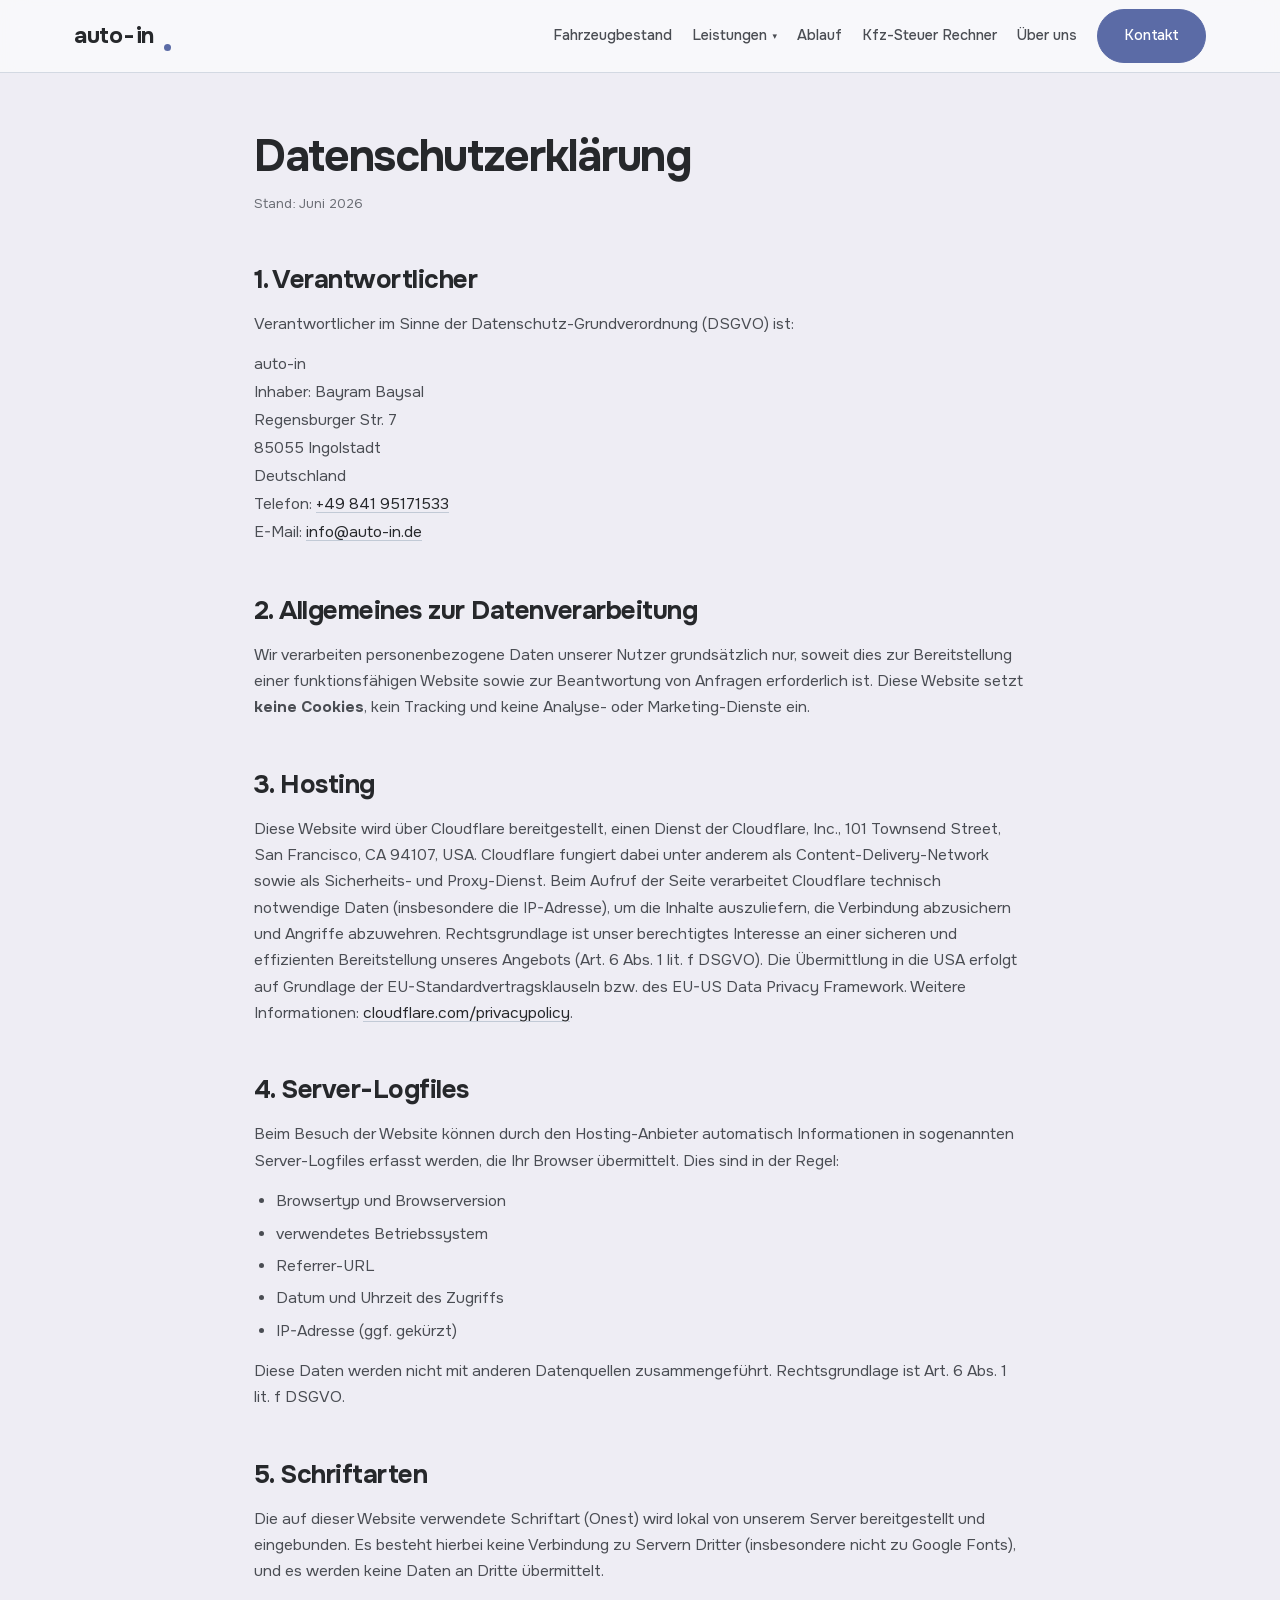
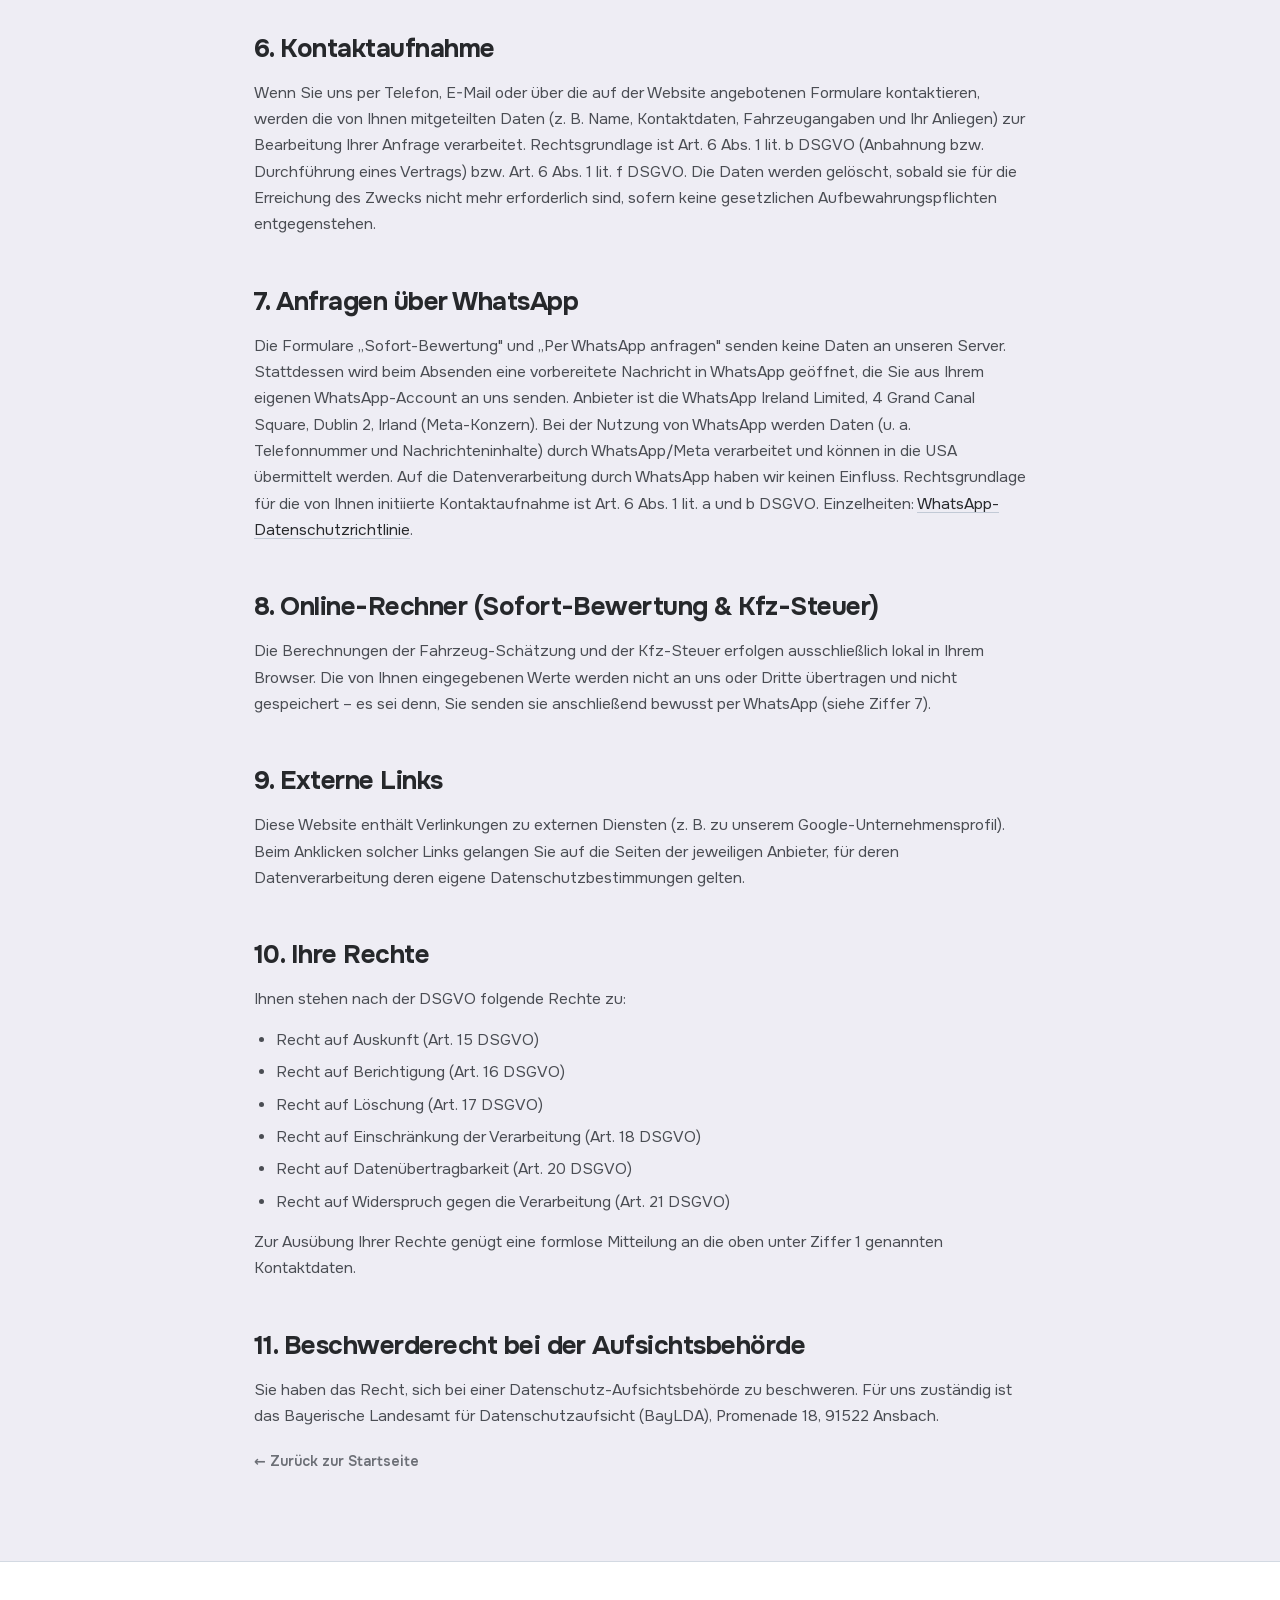
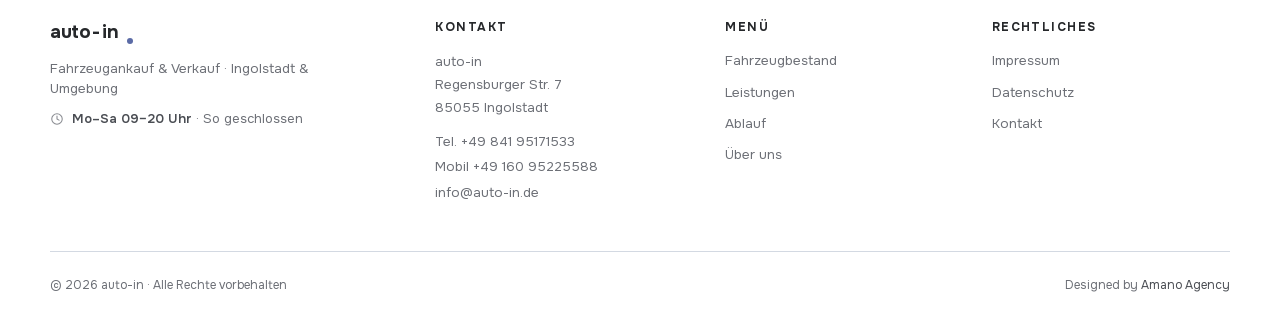
==== datenschutz.html @ 5c5499c1 "Fahrzeugbestand-Links auf mobile.de-Händlerseite gesetzt (Nav & Footer, alle Seiten) Co-Authored-By:" ====
<!DOCTYPE html>
<!--
  Hinweis: Vorlage auf Basis der gelieferten Angaben und der aktuell auf der
  Seite eingesetzten Dienste (Cloudflare-Hosting, lokal gehostete Schriftarten,
  WhatsApp-Kontakt). Vor Livegang juristisch prüfen lassen. E-Mail-Adresse
  verifizieren.
-->
<html lang="de">
<head>
<meta charset="UTF-8">
<meta name="viewport" content="width=device-width, initial-scale=1.0">
<title>Datenschutzerklärung — auto-in Ingolstadt</title>
<meta name="robots" content="noindex">
<meta name="theme-color" content="#eeedf4">
<link rel="icon" type="image/svg+xml" href="favicon.svg">
<link rel="apple-touch-icon" href="assets/apple-touch-icon.png">
<link rel="preload" href="assets/fonts/onest-latin.woff2" as="font" type="font/woff2" crossorigin>
<link rel="stylesheet" href="css/styles.css">
</head>
<body>

<!-- ============ HEADER ============ -->
<header>
  <div class="wrap nav">
    <a href="index.html" class="brand">auto<span class="dash">-</span>in<span class="dot"></span></a>
    <nav class="nav-links">
      <a href="https://home.mobile.de/home/index.html?partnerHead=false&amp;customerId=24976547" target="_blank" rel="noopener">Fahrzeugbestand</a>
      <div class="nav-drop">
        <a href="leistungen.html" class="nav-drop-t">Leistungen <span class="nav-caret" aria-hidden="true">▾</span></a>
        <div class="nav-drop-menu">
          <a href="leistungen.html#ankauf">Fahrzeugankauf</a>
          <a href="leistungen.html#verkauf">Fahrzeugverkauf</a>
          <a href="leistungen.html#inzahlungnahme">Inzahlungnahme</a>
        </div>
      </div>
      <a href="prozess.html"><span class="nav-lg">Wie läuft der Verkauf ab</span><span class="nav-sm">Ablauf</span></a>
      <a href="kfz-steuer.html">Kfz-Steuer Rechner</a>
      <a href="ueber-uns.html">Über uns</a>
      <a href="index.html#kontakt" class="btn nav-cta">Kontakt</a>
    </nav>
  </div>
</header>

<!-- ============ DATENSCHUTZ ============ -->
<section class="legal">
  <div class="wrap legal-wrap">
    <h1>Datenschutzerklärung</h1>
    <p class="updated">Stand: Juni 2026</p>

    <h2>1. Verantwortlicher</h2>
    <p>Verantwortlicher im Sinne der Datenschutz-Grundverordnung (DSGVO) ist:</p>
    <p class="addr">
      auto-in<br>
      Inhaber: Bayram Baysal<br>
      Regensburger Str. 7<br>
      85055 Ingolstadt<br>
      Deutschland<br>
      Telefon: <a href="tel:+4984195171533">+49 841 95171533</a><br>
      E-Mail: <a href="mailto:info@auto-in.de">info@auto-in.de</a>
    </p>

    <h2>2. Allgemeines zur Datenverarbeitung</h2>
    <p>Wir verarbeiten personenbezogene Daten unserer Nutzer grundsätzlich nur, soweit dies zur Bereitstellung einer funktionsfähigen Website sowie zur Beantwortung von Anfragen erforderlich ist. Diese Website setzt <strong>keine Cookies</strong>, kein Tracking und keine Analyse- oder Marketing-Dienste ein.</p>

    <h2>3. Hosting</h2>
    <p>Diese Website wird über Cloudflare bereitgestellt, einen Dienst der Cloudflare, Inc., 101 Townsend Street, San Francisco, CA 94107, USA. Cloudflare fungiert dabei unter anderem als Content-Delivery-Network sowie als Sicherheits- und Proxy-Dienst. Beim Aufruf der Seite verarbeitet Cloudflare technisch notwendige Daten (insbesondere die IP-Adresse), um die Inhalte auszuliefern, die Verbindung abzusichern und Angriffe abzuwehren. Rechtsgrundlage ist unser berechtigtes Interesse an einer sicheren und effizienten Bereitstellung unseres Angebots (Art. 6 Abs. 1 lit. f DSGVO). Die Übermittlung in die USA erfolgt auf Grundlage der EU-Standardvertragsklauseln bzw. des EU-US Data Privacy Framework. Weitere Informationen: <a href="https://www.cloudflare.com/privacypolicy/" target="_blank" rel="noopener">cloudflare.com/privacypolicy</a>.</p>

    <h2>4. Server-Logfiles</h2>
    <p>Beim Besuch der Website können durch den Hosting-Anbieter automatisch Informationen in sogenannten Server-Logfiles erfasst werden, die Ihr Browser übermittelt. Dies sind in der Regel:</p>
    <ul>
      <li>Browsertyp und Browserversion</li>
      <li>verwendetes Betriebssystem</li>
      <li>Referrer-URL</li>
      <li>Datum und Uhrzeit des Zugriffs</li>
      <li>IP-Adresse (ggf. gekürzt)</li>
    </ul>
    <p>Diese Daten werden nicht mit anderen Datenquellen zusammengeführt. Rechtsgrundlage ist Art. 6 Abs. 1 lit. f DSGVO.</p>

    <h2>5. Schriftarten</h2>
    <p>Die auf dieser Website verwendete Schriftart (Onest) wird lokal von unserem Server bereitgestellt und eingebunden. Es besteht hierbei keine Verbindung zu Servern Dritter (insbesondere nicht zu Google Fonts), und es werden keine Daten an Dritte übermittelt.</p>

    <h2>6. Kontaktaufnahme</h2>
    <p>Wenn Sie uns per Telefon, E-Mail oder über die auf der Website angebotenen Formulare kontaktieren, werden die von Ihnen mitgeteilten Daten (z. B. Name, Kontaktdaten, Fahrzeugangaben und Ihr Anliegen) zur Bearbeitung Ihrer Anfrage verarbeitet. Rechtsgrundlage ist Art. 6 Abs. 1 lit. b DSGVO (Anbahnung bzw. Durchführung eines Vertrags) bzw. Art. 6 Abs. 1 lit. f DSGVO. Die Daten werden gelöscht, sobald sie für die Erreichung des Zwecks nicht mehr erforderlich sind, sofern keine gesetzlichen Aufbewahrungspflichten entgegenstehen.</p>

    <h2>7. Anfragen über WhatsApp</h2>
    <p>Die Formulare „Sofort-Bewertung" und „Per WhatsApp anfragen" senden keine Daten an unseren Server. Stattdessen wird beim Absenden eine vorbereitete Nachricht in WhatsApp geöffnet, die Sie aus Ihrem eigenen WhatsApp-Account an uns senden. Anbieter ist die WhatsApp Ireland Limited, 4 Grand Canal Square, Dublin 2, Irland (Meta-Konzern). Bei der Nutzung von WhatsApp werden Daten (u. a. Telefonnummer und Nachrichteninhalte) durch WhatsApp/Meta verarbeitet und können in die USA übermittelt werden. Auf die Datenverarbeitung durch WhatsApp haben wir keinen Einfluss. Rechtsgrundlage für die von Ihnen initiierte Kontaktaufnahme ist Art. 6 Abs. 1 lit. a und b DSGVO. Einzelheiten: <a href="https://www.whatsapp.com/legal/privacy-policy-eea" target="_blank" rel="noopener">WhatsApp-Datenschutzrichtlinie</a>.</p>

    <h2>8. Online-Rechner (Sofort-Bewertung &amp; Kfz-Steuer)</h2>
    <p>Die Berechnungen der Fahrzeug-Schätzung und der Kfz-Steuer erfolgen ausschließlich lokal in Ihrem Browser. Die von Ihnen eingegebenen Werte werden nicht an uns oder Dritte übertragen und nicht gespeichert – es sei denn, Sie senden sie anschließend bewusst per WhatsApp (siehe Ziffer 7).</p>

    <h2>9. Externe Links</h2>
    <p>Diese Website enthält Verlinkungen zu externen Diensten (z. B. zu unserem Google-Unternehmensprofil). Beim Anklicken solcher Links gelangen Sie auf die Seiten der jeweiligen Anbieter, für deren Datenverarbeitung deren eigene Datenschutzbestimmungen gelten.</p>

    <h2>10. Ihre Rechte</h2>
    <p>Ihnen stehen nach der DSGVO folgende Rechte zu:</p>
    <ul>
      <li>Recht auf Auskunft (Art. 15 DSGVO)</li>
      <li>Recht auf Berichtigung (Art. 16 DSGVO)</li>
      <li>Recht auf Löschung (Art. 17 DSGVO)</li>
      <li>Recht auf Einschränkung der Verarbeitung (Art. 18 DSGVO)</li>
      <li>Recht auf Datenübertragbarkeit (Art. 20 DSGVO)</li>
      <li>Recht auf Widerspruch gegen die Verarbeitung (Art. 21 DSGVO)</li>
    </ul>
    <p>Zur Ausübung Ihrer Rechte genügt eine formlose Mitteilung an die oben unter Ziffer 1 genannten Kontaktdaten.</p>

    <h2>11. Beschwerderecht bei der Aufsichtsbehörde</h2>
    <p>Sie haben das Recht, sich bei einer Datenschutz-Aufsichtsbehörde zu beschweren. Für uns zuständig ist das Bayerische Landesamt für Datenschutzaufsicht (BayLDA), Promenade 18, 91522 Ansbach.</p>

    <a href="index.html" class="back">← Zurück zur Startseite</a>
  </div>
</section>

<!-- ============ FOOTER ============ -->
<footer>
  <div class="wrap foot">
    <div class="foot-brand">
      <div class="fb">auto<span class="dash">-</span>in<span class="dot"></span></div>
      <div class="foot-loc">Fahrzeugankauf &amp; Verkauf · Ingolstadt &amp; Umgebung</div>
      <div class="foot-hours"><svg viewBox="0 0 24 24" fill="none" stroke="currentColor" stroke-width="1.8" stroke-linecap="round" stroke-linejoin="round" aria-hidden="true"><circle cx="12" cy="12" r="9"></circle><path d="M12 7v5l3.5 2"></path></svg><span><b>Mo–Sa 09–20 Uhr</b> · So geschlossen</span></div>
    </div>
    <div class="foot-contact">
      <div class="foot-h">Kontakt</div>
      <address>auto<span class="dash">-</span>in<br>Regensburger Str. 7<br>85055 Ingolstadt</address>
      <a href="tel:+4984195171533">Tel. +49 841 95171533</a>
      <a href="tel:+4916095225588">Mobil +49 160 95225588</a>
      <a href="mailto:info@auto-in.de">info@auto-in.de</a>
    </div>
    <div class="foot-col">
      <div class="foot-h">Menü</div>
      <a href="https://home.mobile.de/home/index.html?partnerHead=false&amp;customerId=24976547" target="_blank" rel="noopener">Fahrzeugbestand</a>
      <a href="leistungen.html">Leistungen</a>
      <a href="prozess.html">Ablauf</a>
      <a href="ueber-uns.html">Über uns</a>
    </div>
    <div class="foot-col">
      <div class="foot-h">Rechtliches</div>
      <a href="impressum.html">Impressum</a>
      <a href="datenschutz.html">Datenschutz</a>
      <a href="index.html#kontakt">Kontakt</a>
    </div>
  </div>
  <div class="wrap foot-bottom">
    <div class="foot-legal">© 2026 auto-in · Alle Rechte vorbehalten</div>
    <div class="foot-legal">Designed by <a href="https://amano.agency" target="_blank" rel="noopener">Amano Agency</a></div>
  </div>
</footer>

</body>
</html>
---- css/styles.css ----
/* ---------- Schriftart: Onest (lokal selbst gehostet) ---------- */
  @font-face{
    font-family:"Onest";font-style:normal;font-weight:400 800;font-display:swap;
    src:url("../assets/fonts/onest-latin.woff2") format("woff2");
    unicode-range:U+0000-00FF,U+0131,U+0152-0153,U+02BB-02BC,U+02C6,U+02DA,U+02DC,U+0304,U+0308,U+0329,U+2000-206F,U+20AC,U+2122,U+2191,U+2193,U+2212,U+2215,U+FEFF,U+FFFD;
  }
  @font-face{
    font-family:"Onest";font-style:normal;font-weight:400 800;font-display:swap;
    src:url("../assets/fonts/onest-latin-ext.woff2") format("woff2");
    unicode-range:U+0100-02BA,U+02BD-02C5,U+02C7-02CC,U+02CE-02D7,U+02DD-02FF,U+0304,U+0308,U+0329,U+1D00-1DBF,U+1E00-1E9F,U+1EF2-1EFF,U+2020,U+20A0-20AB,U+20AD-20C0,U+2113,U+2C60-2C7F,U+A720-A7FF;
  }

  :root{
    --font-display:"Onest", system-ui, sans-serif;
    --font-body:"Onest", system-ui, sans-serif;

    --ink:#26282b;          /* neutrales Anthrazit (Hauptfarbe) */
    --graphite:#303236;     /* anthracite */
    --steel:#4a4d53;        /* dark gray */
    --slate:#6c6f76;        /* mid gray */
    --mist:#a7aab1;         /* light gray text */
    --line:#d3d9e2;         /* hairline (auf E6EAF0) */
    --line-2:#c2cad6;
    --fog:#eeedf4;          /* helle Fläche / Sekundär-Buttons */
    --paper:#eeedf4;        /* Seiten-Hintergrund */
    --white:#ffffff;        /* Felder & Oberflächen */

    --wa:#25d366;           /* WhatsApp-Grün */
    --wa-dark:#1ebe5a;      /* WhatsApp-Grün (Hover) */

    --accent:#5b6ba6;       /* Akzent / primäre Buttons (Slate-Blau) */
    --accent-dark:#48568a;  /* Akzent (Hover) */
    --accent-ink:#ffffff;   /* Textfarbe auf Akzent */

    --r-sm:10px;
    --r-md:16px;
    --r-lg:22px;
    --maxw:1180px;
    --ease:cubic-bezier(.22,.61,.36,1);
  }

  *{box-sizing:border-box;margin:0;padding:0}
  html{scroll-behavior:smooth;overflow-x:clip}
  body{
    font-family:var(--font-body);
    color:var(--ink);
    background:var(--paper);
    line-height:1.5;
    -webkit-font-smoothing:antialiased;
    text-rendering:optimizeLegibility;
    overflow-x:clip;
  }
  ::selection{background:var(--ink);color:var(--white)}
  a{color:inherit;text-decoration:none}
  img{max-width:100%;display:block}

  .wrap{max-width:var(--maxw);margin:0 auto;padding:0 24px}
  .eyebrow{
    font-family:var(--font-display);
    font-size:12px;letter-spacing:.22em;text-transform:uppercase;
    color:var(--slate);font-weight:600;
    display:inline-flex;align-items:center;gap:11px;
  }
  .eyebrow::before{
    content:"";flex:none;width:24px;height:2px;
    background:var(--accent);border-radius:2px;
  }

  /* ---------- Header ---------- */
  header{
    position:sticky;top:0;z-index:50;
    background:rgba(251,251,252,.82);
    backdrop-filter:saturate(140%) blur(14px);
    border-bottom:1px solid var(--line);
  }
  .nav{display:flex;align-items:center;justify-content:space-between;height:72px}
  .brand{
    font-family:var(--font-display);font-weight:700;
    font-size:23px;letter-spacing:-.02em;color:var(--ink);
    display:flex;align-items:center;gap:2px;
  }
  .brand .dash{color:var(--ink)}
  .brand .dot{
    width:7px;height:7px;border-radius:50%;background:var(--accent);
    margin-left:8px;margin-bottom:2px;align-self:flex-end;
  }
  .nav-links{display:flex;align-items:center;gap:20px}
  .nav-links > a,.nav-drop-t{
    font-size:14.5px;font-weight:500;color:var(--steel);
    transition:color .2s var(--ease);
  }
  /* Kurzes Nav-Label auf Desktop, langes im Burger-Menü */
  .nav-sm{display:none}
  .nav-links a .nav-sm{display:inline}
  .nav-links a .nav-lg{display:none}

  /* Dropdown "Leistungen" (Desktop) */
  .nav-drop{position:relative;display:inline-flex;align-items:center}
  .nav-drop-t{display:inline-flex;align-items:center;gap:5px;cursor:pointer}
  .nav-caret{font-size:9px;line-height:1;transition:transform .2s var(--ease)}
  .nav-drop:hover .nav-caret,.nav-drop:focus-within .nav-caret{transform:rotate(180deg)}
  .nav-drop-menu{
    position:absolute;top:100%;left:0;min-width:210px;
    background:var(--white);border:1px solid var(--line);border-radius:var(--r-md);
    box-shadow:0 20px 44px -22px rgba(11,11,12,.3);padding:8px;
    opacity:0;visibility:hidden;transform:translateY(6px);
    transition:opacity .2s var(--ease),transform .2s var(--ease),visibility .2s var(--ease);z-index:60;
  }
  .nav-drop-menu::before{content:"";position:absolute;top:-12px;left:0;right:0;height:12px}
  .nav-drop:hover .nav-drop-menu,.nav-drop:focus-within .nav-drop-menu{opacity:1;visibility:visible;transform:translateY(0)}
  .nav-drop-menu a{display:block;padding:10px 12px;border-radius:8px;font-size:14px;color:var(--steel);white-space:nowrap;transition:background .2s var(--ease),color .2s var(--ease)}
  .nav-drop-menu a:hover{background:var(--fog);color:var(--ink)}

  /* Burger-Button (nur mobil sichtbar) */
  .nav-burger{
    display:none;width:44px;height:44px;border:none;background:none;cursor:pointer;
    flex-direction:column;justify-content:center;gap:5px;padding:0;
    -webkit-tap-highlight-color:transparent;
  }
  .nav-burger span{display:block;width:23px;height:2px;background:var(--ink);border-radius:2px;margin:0 auto;transition:transform .25s var(--ease),opacity .2s var(--ease)}
  .nav-burger.is-open span:nth-child(1){transform:translateY(7px) rotate(45deg)}
  .nav-burger.is-open span:nth-child(2){opacity:0}
  .nav-burger.is-open span:nth-child(3){transform:translateY(-7px) rotate(-45deg)}

  /* Mobiles Menü-Panel */
  .mobile-menu{
    position:fixed;inset:0;z-index:100;
    background:rgba(251,251,252,.98);backdrop-filter:saturate(140%) blur(10px);
    display:flex;align-items:flex-start;justify-content:center;
    padding:104px 24px 40px;
    opacity:0;visibility:hidden;transition:opacity .25s var(--ease),visibility .25s var(--ease);
  }
  body.menu-open{overflow:hidden}
  body.menu-open .mobile-menu{opacity:1;visibility:visible}
  body.menu-open header{z-index:110}
  .mobile-menu-inner{display:flex;flex-direction:column;width:100%;max-width:440px}
  .mobile-menu a{
    font-family:var(--font-display);font-weight:600;font-size:21px;letter-spacing:-.01em;
    color:var(--ink);padding:18px 4px;border-bottom:1px solid var(--line);display:flex;align-items:center;
  }
  .mobile-menu a:last-child{border-bottom:none}
  .mobile-menu a.btn{margin-top:22px;justify-content:center;border-bottom:none;font-size:16px;padding:16px 26px;background:var(--accent);border-color:var(--accent);color:var(--accent-ink)}
  .nav-links a:not(.nav-cta):hover{color:var(--ink)}
  .nav-links .nav-cta{display:inline-flex}
  .nav-links a.nav-cta,.nav-links a.nav-cta:hover{color:#fff}

  /* ---------- Buttons ---------- */
  .btn{
    font-family:var(--font-display);
    display:inline-flex;align-items:center;justify-content:center;gap:10px;
    font-size:15px;font-weight:600;letter-spacing:-.01em;
    padding:15px 26px;border-radius:999px;cursor:pointer;
    border:1px solid var(--accent);background:var(--accent);color:var(--accent-ink);
    transition:transform .25s var(--ease), background .25s var(--ease), box-shadow .25s var(--ease), color .2s var(--ease);
    will-change:transform;-webkit-tap-highlight-color:transparent;
  }
  .btn:hover{transform:translateY(-2px);box-shadow:0 14px 30px -12px rgba(91,107,166,.45)}
  .btn:active{transform:translateY(0)}
  .btn .arr{transition:transform .25s var(--ease)}
  .btn:hover .arr{transform:translateX(4px)}
  /* Sekundär-Buttons (#E6EAF0) */
  .btn-ghost,.btn-ghost-light{
    background:var(--fog);color:var(--ink);border-color:var(--line-2);
  }
  .btn-ghost:hover,.btn-ghost-light:hover{background:#e2e0ee;color:var(--ink);border-color:var(--line-2)}
  .btn-accent{background:var(--accent);border-color:var(--accent);color:var(--accent-ink)}
  .btn-accent:hover{background:var(--accent-dark);border-color:var(--accent-dark);color:var(--accent-ink);box-shadow:0 14px 30px -12px rgba(91,107,166,.5)}

  /* ---------- Hero ---------- */
  .hero{padding:78px 0 64px;position:relative;overflow:hidden}
  .hero-grid{
    display:grid;grid-template-columns:1.05fr .95fr;gap:54px;align-items:center;
  }
  .hero h1{
    font-family:var(--font-display);
    font-weight:700;letter-spacing:-.03em;line-height:1.02;
    font-size:clamp(30px,4.8vw,54px);
    color:var(--ink);
    margin-top:20px;
  }
  .hero h1 .muted{color:var(--mist)}
  .hero h1 .hl-dot{color:var(--accent)}
  .hero .lede{
    margin-top:24px;max-width:30ch;
    font-size:clamp(16px,1.4vw,18.5px);color:var(--steel);font-weight:450;
  }
  .hero-actions{margin-top:34px;display:flex;align-items:center;gap:16px;flex-wrap:wrap}
  .hero-actions .micro{font-size:13.5px;color:var(--slate);display:flex;align-items:center;gap:8px}
  .pulse{width:8px;height:8px;border-radius:50%;background:var(--ink);position:relative}
  .pulse::after{content:"";position:absolute;inset:-5px;border-radius:50%;border:1.5px solid var(--ink);opacity:.4;animation:pulse 2.2s var(--ease) infinite}
  @keyframes pulse{0%{transform:scale(.6);opacity:.5}100%{transform:scale(1.5);opacity:0}}

  /* hero: Bewertungs-Startkarte */
  .hero-eval{
    background:var(--white);border:1px solid var(--line);border-radius:var(--r-lg);
    padding:30px 30px 32px;box-shadow:0 30px 70px -40px rgba(11,11,12,.35);
  }
  .he-top{display:flex;align-items:center;gap:14px}
  .he-ic{flex:none;width:46px;height:46px;border-radius:13px;background:rgba(91,107,166,.1);color:var(--accent);display:grid;place-items:center}
  .he-ic svg{width:24px;height:24px}
  .he-eyebrow{font-family:var(--font-display);font-size:11px;letter-spacing:.16em;text-transform:uppercase;color:var(--accent);font-weight:600}
  .he-title{font-family:var(--font-display);font-weight:700;font-size:clamp(21px,2.4vw,26px);letter-spacing:-.02em;color:var(--ink);margin-top:3px}
  .he-text{margin-top:16px;font-size:14.5px;color:var(--steel);line-height:1.6}
  .he-list{list-style:none;margin:18px 0 0;display:flex;flex-direction:column;gap:10px}
  .he-list li{font-size:14px;color:var(--slate);display:flex;align-items:center;gap:10px}
  .he-list li::before{content:"✓";flex:none;width:18px;height:18px;border-radius:50%;background:rgba(91,107,166,.12);color:var(--accent);font-weight:700;font-size:11px;display:grid;place-items:center;font-family:var(--font-display)}
  .he-btn{margin-top:26px;width:100%;justify-content:center;padding:16px 24px;font-size:16px}

  /* hero: Bewertungsformular direkt im Hero */
  .hero-grid{align-items:start}
  .hf-head{margin-bottom:20px}
  .hf-partners{display:flex;align-items:center;gap:9px;flex-wrap:wrap}
  .hf-plabel{flex-basis:100%;margin-bottom:4px;font-size:13.5px;color:var(--ink);font-family:var(--font-display);font-weight:700;letter-spacing:0}
  .pflag{position:relative;display:inline-flex;align-items:center;gap:8px;background:var(--white);border:1px solid var(--line-2);border-radius:6px;padding:8px 14px 8px 12px;font-size:13px;color:var(--slate);font-family:var(--font-display);font-weight:500;box-shadow:0 1px 2px rgba(16,24,40,.05);clip-path:polygon(0 0,100% 0,calc(100% - 9px) 50%,100% 100%,0 100%);padding-right:22px}
  .pflag b{color:var(--ink);font-weight:700}
  .pflag-ck{flex:none;width:17px;height:17px;border-radius:50%;background:var(--wa);color:#fff;display:grid;place-items:center}
  .pflag-ck svg{width:11px;height:11px}

  /* ---------- Partner-Leiste ---------- */
  .partners{background:var(--paper);border-bottom:1px solid var(--line)}
  .partners-in{padding:24px 0;display:flex;align-items:center;justify-content:center;gap:14px 26px;flex-wrap:wrap}
  .partners-lab{font-family:var(--font-display);font-size:11.5px;font-weight:600;letter-spacing:.14em;text-transform:uppercase;color:var(--slate)}
  .partners-badges{display:flex;gap:12px;flex-wrap:wrap;justify-content:center}
  .pbadge{display:inline-flex;align-items:center;gap:7px;background:var(--white);border:1px solid var(--line-2);border-radius:999px;padding:9px 17px;font-size:13.5px;color:var(--slate);font-family:var(--font-display);font-weight:500}
  .pbadge b{color:var(--ink);font-weight:700}

  /* ---------- Trust bar ---------- */
  .trust{border-top:1px solid var(--line);border-bottom:1px solid var(--line);background:var(--white)}
  .trust-grid{
    display:grid;grid-template-columns:repeat(4,1fr);
  }
  .trust-item{
    padding:30px 26px;display:flex;align-items:center;gap:16px;
    border-right:1px solid var(--line);
  }
  .trust-item:last-child{border-right:none}
  .t-ic{
    flex:none;width:46px;height:46px;border-radius:13px;border:1px solid var(--line-2);
    display:grid;place-items:center;color:var(--ink);
  }
  .t-ic svg{width:22px;height:22px}
  .trust-item .lab{font-family:var(--font-display);font-weight:600;font-size:15px;letter-spacing:-.01em;line-height:1.2}
  .trust-item .sub{font-size:12.5px;color:var(--slate);margin-top:3px}

  /* ---------- Section scaffolding ---------- */
  section.block{padding:72px 0}
  .sec-head{max-width:680px;margin-bottom:48px}
  .sec-head h2{
    font-family:var(--font-display);font-weight:700;letter-spacing:-.03em;
    font-size:clamp(30px,4vw,46px);line-height:1.02;margin-top:16px;color:var(--ink);
  }
  .sec-head p{margin-top:18px;color:var(--steel);font-size:17px;max-width:52ch}

  /* ---------- Bewerter (HSN/TSN tool) ---------- */
  #bewerter{background:var(--paper);color:var(--ink)}
  #bewerter .eyebrow{color:var(--accent)}
  #bewerter .sec-head h2{color:var(--ink)}
  #bewerter .sec-head p{color:var(--slate)}
  .tool{
    display:grid;grid-template-columns:1.1fr .9fr;gap:0;
    background:var(--graphite);border:1px solid rgba(255,255,255,.08);
    border-radius:var(--r-lg);overflow:hidden;
  }
  .tool-form{padding:38px 38px 40px}
  .field{margin-bottom:26px}
  .field > label{
    display:block;font-family:var(--font-display);font-weight:600;font-size:13.5px;
    letter-spacing:.01em;margin-bottom:12px;color:var(--ink);
  }
  .field .hint{color:var(--slate);font-weight:400;font-size:12.5px;margin-left:8px;letter-spacing:0}

  .code-row{display:grid;grid-template-columns:1fr 1fr;gap:14px}
  .code-cell .clab{
    font-size:11px;letter-spacing:.16em;text-transform:uppercase;color:var(--mist);
    font-family:var(--font-display);font-weight:600;margin-bottom:7px;display:block;
  }
  .input{
    width:100%;font-family:var(--font-display);font-weight:600;
    background:var(--white);border:1px solid var(--line-2);color:var(--ink);
    border-radius:var(--r-sm);padding:15px 16px;font-size:18px;letter-spacing:.06em;
    transition:border-color .2s var(--ease), box-shadow .2s var(--ease);
    outline:none;
  }
  .input::placeholder{color:var(--slate);letter-spacing:.04em;font-weight:500}
  .input:focus{border-color:var(--accent);box-shadow:0 0 0 3px rgba(91,107,166,.14)}
  /* Native Datums-/Zeit-Inputs (iOS) auf Containerbreite zwingen */
  input[type=month].input,input[type=date].input,input[type=time].input,input[type=week].input{
    min-width:0;max-width:100%;-webkit-appearance:none;appearance:none;
  }

  .vehicle-feedback{
    margin-top:16px;display:flex;align-items:center;gap:13px;
    padding:14px 16px;border-radius:var(--r-sm);
    border:1px dashed rgba(255,255,255,.16);background:rgba(255,255,255,.02);
    min-height:56px;transition:all .3s var(--ease);
  }
  .vehicle-feedback.found{border-style:solid;border-color:rgba(255,255,255,.35);background:rgba(255,255,255,.06)}
  .vehicle-feedback.miss{border-color:rgba(255,255,255,.22)}
  .vf-ic{flex:none;width:34px;height:34px;border-radius:9px;display:grid;place-items:center;
    border:1px solid rgba(255,255,255,.2);color:var(--mist);transition:all .3s var(--ease)}
  .vehicle-feedback.found .vf-ic{background:#fff;color:var(--ink);border-color:#fff}
  .vf-txt .t1{font-size:12px;color:var(--mist);font-family:var(--font-display);letter-spacing:.05em;text-transform:uppercase}
  .vf-txt .t2{font-family:var(--font-display);font-weight:700;font-size:18px;letter-spacing:-.01em;margin-top:1px;color:#fff}
  .vehicle-feedback.miss .vf-txt .t2{color:var(--mist);font-weight:600;font-size:14px}

  .example-link{margin-top:13px;font-size:12.5px;color:var(--mist)}
  .example-link button{
    background:none;border:none;color:#fff;cursor:pointer;font:inherit;
    text-decoration:underline;text-underline-offset:3px;text-decoration-color:rgba(255,255,255,.4);
    font-weight:600;padding:0;transition:text-decoration-color .2s}
  .example-link button:hover{text-decoration-color:#fff}

  /* slider */
  .slider-top{display:flex;align-items:baseline;justify-content:space-between;margin-bottom:14px}
  .slider-val{font-family:var(--font-display);font-weight:700;font-size:20px;letter-spacing:-.01em}
  .slider-val span{color:var(--mist);font-size:14px;font-weight:500;margin-left:3px}
  input[type=range]{
    -webkit-appearance:none;appearance:none;width:100%;height:4px;border-radius:99px;
    background:rgba(255,255,255,.16);outline:none;cursor:pointer;
  }
  input[type=range]::-webkit-slider-thumb{
    -webkit-appearance:none;appearance:none;width:22px;height:22px;border-radius:50%;
    background:#fff;border:none;box-shadow:0 4px 12px rgba(0,0,0,.5);
    transition:transform .15s var(--ease)}
  input[type=range]::-webkit-slider-thumb:hover{transform:scale(1.12)}
  input[type=range]::-moz-range-thumb{width:22px;height:22px;border-radius:50%;background:#fff;border:none;box-shadow:0 4px 12px rgba(0,0,0,.5)}
  .range-scale{display:flex;justify-content:space-between;margin-top:9px;font-size:11.5px;color:#5b5e64;font-family:var(--font-display)}

  /* select */
  .select-wrap{position:relative}
  select{
    -webkit-appearance:none;appearance:none;width:100%;font-family:var(--font-display);font-weight:600;
    background:var(--white);border:1px solid var(--line-2);color:var(--ink);
    border-radius:var(--r-sm);padding:15px 16px;font-size:16px;cursor:pointer;outline:none;
    transition:border-color .2s var(--ease)}
  select:focus{border-color:var(--accent)}
  .select-wrap::after{content:"";position:absolute;right:18px;top:50%;width:8px;height:8px;
    border-right:2px solid var(--slate);border-bottom:2px solid var(--slate);
    transform:translateY(-65%) rotate(45deg);pointer-events:none}

  /* condition radio */
  .cond-grid{display:grid;grid-template-columns:repeat(2,1fr);gap:10px}
  .cond{
    position:relative;border:1px solid var(--line-2);border-radius:var(--r-sm);
    padding:14px 15px;cursor:pointer;transition:all .2s var(--ease);background:var(--white)}
  .cond:hover{border-color:var(--slate)}
  .cond input{position:absolute;opacity:0;pointer-events:none}
  .cond .ct{font-family:var(--font-display);font-weight:600;font-size:14.5px;color:var(--ink);display:flex;align-items:center;gap:10px}
  .cond .cs{font-size:11.5px;color:var(--slate);margin-top:4px;margin-left:28px}
  .cond .dotmark{width:17px;height:17px;border-radius:50%;border:1.5px solid var(--line-2);flex:none;display:grid;place-items:center;transition:all .2s var(--ease)}
  .cond .dotmark::after{content:"";width:8px;height:8px;border-radius:50%;background:#fff;transform:scale(0);transition:transform .2s var(--ease)}
  .cond input:checked ~ .ct .dotmark{background:var(--accent);border-color:var(--accent)}
  .cond input:checked ~ .ct .dotmark::after{transform:scale(1)}
  .cond:has(input:checked){border-color:var(--accent);background:rgba(91,107,166,.06)}

  /* Feld-Label & Checkbox-Chips im Wizard */
  .wz-flabel{display:block;font-family:var(--font-display);font-weight:600;font-size:12.5px;color:var(--ink);margin:18px 0 9px}
  .chk-grid{display:flex;flex-wrap:wrap;gap:9px}
  .chk{position:relative;cursor:pointer}
  .chk input{position:absolute;opacity:0;pointer-events:none}
  .chk span{display:inline-flex;align-items:center;border:1px solid var(--line-2);border-radius:999px;padding:10px 15px;font-family:var(--font-display);font-weight:600;font-size:13.5px;color:var(--ink);background:var(--white);transition:all .2s var(--ease)}
  .chk:hover span{border-color:var(--slate)}
  .chk input:checked ~ span{background:var(--accent);border-color:var(--accent);color:var(--accent-ink)}

  /* result panel */
  .tool-result{
    padding:38px;background:linear-gradient(180deg,#101113,#0a0a0b);
    display:flex;flex-direction:column;justify-content:center;
    border-left:1px solid rgba(255,255,255,.08);
  }
  .result-locked{text-align:center;color:var(--mist)}
  .result-locked .lk-ic{width:54px;height:54px;border-radius:50%;border:1px solid rgba(255,255,255,.14);
    display:grid;place-items:center;margin:0 auto 18px;color:var(--mist)}
  .result-locked p{font-size:14px;max-width:24ch;margin:0 auto}
  .result-live{display:none}
  .result-live.show{display:block;animation:rise .5s var(--ease)}
  @keyframes rise{from{opacity:0;transform:translateY(14px)}to{opacity:1;transform:none}}
  .rl-eyebrow{font-family:var(--font-display);font-size:11px;letter-spacing:.18em;text-transform:uppercase;color:var(--mist)}
  .rl-veh{font-family:var(--font-display);font-weight:600;font-size:15px;color:#fff;margin-top:6px}
  .rl-value{
    font-family:var(--font-display);font-weight:700;letter-spacing:-.03em;line-height:1;
    font-size:clamp(34px,4.6vw,52px);color:#fff;margin-top:18px;
  }
  .rl-value .cur{color:var(--mist);font-size:.5em;font-weight:600;margin-left:6px;letter-spacing:0}
  .rl-bar{margin-top:26px}
  .rl-track{position:relative;height:8px;border-radius:99px;background:rgba(255,255,255,.1);overflow:hidden}
  .rl-fill{position:absolute;top:0;bottom:0;border-radius:99px;
    background:linear-gradient(90deg,#7e8087,#ffffff);
    transition:left .6s var(--ease), width .6s var(--ease)}
  .rl-scale{display:flex;justify-content:space-between;margin-top:9px;font-size:11px;color:#5b5e64;font-family:var(--font-display)}
  .rl-note{
    margin-top:24px;font-size:12.5px;color:var(--mist);line-height:1.55;
    padding-top:18px;border-top:1px solid rgba(255,255,255,.1);
  }
  .rl-cta{margin-top:22px;width:100%;background:#fff;color:var(--ink);border-color:#fff}
  .rl-cta:hover{background:#eaeaec}

  /* ---------- Bewertung: Ablauf + Tool nebeneinander (dunkle Sektion) ---------- */
  .bewerter-grid{display:grid;grid-template-columns:1fr;gap:46px;align-items:start;max-width:680px;margin-left:auto;margin-right:auto}
  .bewerter-sep{background:var(--line-2);width:1px}

  .ablauf-col{align-self:start}
  .ablauf-h{font-family:var(--font-display);font-weight:700;letter-spacing:-.02em;font-size:clamp(24px,2.6vw,31px);line-height:1.05;margin-top:14px;color:var(--ink)}
  .steps-v{list-style:none;margin-top:30px;display:flex;flex-direction:column;gap:24px}
  .step-v{display:flex;gap:16px;align-items:flex-start;position:relative}
  .step-v .step-no{
    flex:none;font-family:var(--font-display);font-weight:700;font-size:14px;letter-spacing:.02em;
    width:40px;height:40px;border-radius:50%;display:grid;place-items:center;
    background:var(--accent);color:#fff;position:relative;z-index:1;
  }
  .step-v::after{content:"";position:absolute;left:19.25px;top:40px;bottom:-24px;width:1.5px;background:var(--line-2)}
  .step-v:last-child::after{display:none}
  .step-title{font-family:var(--font-display);font-weight:600;font-size:16.5px;letter-spacing:-.01em;color:var(--ink)}
  .step-tx p{margin-top:5px;color:var(--slate);font-size:14px;line-height:1.5}

  .bw-head{margin-bottom:28px}
  .bw-head h2{font-family:var(--font-display);font-weight:700;letter-spacing:-.03em;font-size:clamp(26px,3.2vw,38px);line-height:1.02;margin-top:14px;color:var(--ink)}
  .bw-head p{margin-top:14px;color:var(--slate);font-size:15.5px;max-width:46ch}
  .bewerter-tool .wizard{max-width:none;margin:0}

  @media (max-width:900px){
    .bewerter-grid{grid-template-columns:1fr;gap:40px}
    .bewerter-sep{width:auto;height:1px}
  }

  /* ---------- Reviews ---------- */
  .rev-grid{display:grid;grid-template-columns:repeat(3,1fr);gap:22px}
  .rev-card{
    background:var(--white);border:1px solid var(--line);border-radius:var(--r-md);
    padding:30px 28px;transition:transform .3s var(--ease), box-shadow .3s var(--ease), border-color .3s;
  }
  .rev-card:hover{transform:translateY(-4px);box-shadow:0 22px 44px -26px rgba(11,11,12,.35);border-color:var(--line-2)}

  /* Rezensionen-Marquee (durchlaufender Slider) */
  .rev-marquee{position:relative;overflow:hidden;width:100%;padding:8px 0}
  .rev-marquee::before,.rev-marquee::after{content:"";position:absolute;top:0;bottom:0;width:12%;max-width:160px;z-index:2;pointer-events:none}
  .rev-marquee::before{left:0;background:linear-gradient(to right,var(--paper),transparent)}
  .rev-marquee::after{right:0;background:linear-gradient(to left,var(--paper),transparent)}
  .rev-track{display:flex;gap:22px;width:max-content;will-change:transform;animation:revScroll 115s linear infinite}
  .rev-marquee:hover .rev-track{animation-play-state:paused}
  .rev-track .rev-card{flex:none;width:370px;margin:8px 0}
  @keyframes revScroll{from{transform:translateX(0)}to{transform:translateX(calc(-50% - 11px))}}
  @media (prefers-reduced-motion:reduce){.rev-track{animation:none}.rev-marquee{overflow-x:auto}}
  .stars{display:flex;gap:3px;color:var(--accent);font-size:17px;letter-spacing:1px;text-shadow:0 0 1px rgba(28,28,28,.35)}
  .rev-card p{margin-top:18px;color:var(--steel);font-size:15px;line-height:1.6}
  .rev-meta{margin-top:24px;display:flex;align-items:center;gap:13px}
  .rev-av{width:42px;height:42px;border-radius:50%;background:var(--fog);border:1px solid var(--line);
    display:grid;place-items:center;font-family:var(--font-display);font-weight:700;font-size:15px;color:var(--steel)}
  .rev-meta .nm{font-family:var(--font-display);font-weight:600;font-size:14.5px}
  .rev-meta .dt{font-size:12.5px;color:var(--slate);margin-top:1px}
  .rev-summary{
    margin-top:40px;display:flex;align-items:center;justify-content:center;gap:18px;
    padding:22px;background:var(--white);border:1px solid var(--line);border-radius:999px;
    flex-wrap:wrap;
  }
  .gscore{font-family:var(--font-display);font-weight:700;font-size:30px;letter-spacing:-.02em}
  .gmeta{display:flex;flex-direction:column}
  .gmeta .gstars{color:#fbbc04;font-size:15px;letter-spacing:1px;text-shadow:0 0 1px rgba(28,28,28,.35)}
  .gmeta .gt{font-size:13px;color:var(--slate);margin-top:2px}
  .gdiv{width:1px;height:38px;background:var(--line-2)}
  .gword{font-family:var(--font-display);font-weight:600;font-size:16px;letter-spacing:-.01em;display:flex;align-items:center;gap:9px;color:var(--ink)}
  .gword .gicon{width:22px;height:22px;display:grid;place-items:center;flex:none}
  .gword .gicon svg{width:22px;height:22px;display:block}
  .gword .ggl{font-weight:700;letter-spacing:0;margin-right:-2px}
  a.gword{transition:opacity .2s var(--ease)}
  a.gword .gext{color:var(--slate);font-size:13px;transition:transform .2s var(--ease)}
  a.gword:hover{opacity:.7}
  a.gword:hover .gext{transform:translate(2px,-2px)}

  /* ---------- Final CTA ---------- */
  .final{background:var(--paper);color:var(--ink);position:relative;overflow:hidden}
  .final::before{content:"";position:absolute;inset:0;opacity:.6;
    background:repeating-linear-gradient(135deg, rgba(11,11,12,.02) 0 1px, transparent 1px 22px);}
  .final-inner{padding:76px 0;text-align:center;position:relative}
  .final h2{font-family:var(--font-display);font-weight:700;letter-spacing:-.03em;
    font-size:clamp(32px,5vw,58px);line-height:1.02;color:var(--ink)}
  .final p{margin-top:20px;color:var(--slate);font-size:17.5px;max-width:46ch;margin-left:auto;margin-right:auto}
  .final-actions{margin-top:40px;display:flex;align-items:center;justify-content:center;gap:16px;flex-wrap:wrap}
  .final-actions .btn{padding:17px 30px;font-size:16px}
  .final-actions svg{width:19px;height:19px}
  .final-wa{background:var(--wa);border-color:var(--wa);color:#fff}
  .final-wa:hover{background:var(--wa-dark);border-color:var(--wa-dark);color:#fff}

  /* ---------- Kontakt: allgemeines Formular ---------- */
  .contact-inner{padding:96px 0;text-align:center;position:relative}
  .contact-form{max-width:560px;margin:34px auto 0;text-align:left}
  .contact-form textarea.input{font-family:var(--font-body);font-weight:500;font-size:15px;letter-spacing:0;line-height:1.55;min-height:132px;resize:vertical}
  .contact-submit{margin-top:6px;width:100%;justify-content:center}
  .contact-submit svg{width:18px;height:18px}
  .contact-alt{margin-top:22px;font-size:14px;color:var(--slate)}
  .contact-alt a{color:var(--accent);font-weight:600;border-bottom:1px solid var(--line-2);padding-bottom:2px;transition:border-color .2s var(--ease)}
  .contact-alt a:hover{border-color:var(--accent)}
  .contact-alt span{margin:0 9px;color:var(--line-2)}

  /* ---------- Final CTA: WhatsApp-Formular ---------- */
  .final-grid{display:grid;grid-template-columns:1.02fr .98fr;gap:60px;align-items:center;padding:76px 0;position:relative}
  .final-copy h2{font-family:var(--font-display);font-weight:700;letter-spacing:-.03em;font-size:clamp(32px,4.6vw,54px);line-height:1.02;margin-top:16px}
  .final-copy p{margin-top:18px;color:var(--mist);font-size:17px;max-width:34ch}
  .final-call{margin-top:30px}
  .final-call svg{width:19px;height:19px;flex:none}
  .final-trust{margin-top:22px;display:flex;align-items:center;gap:11px;font-size:13.5px;color:var(--slate)}
  .final-hours{margin-top:14px;display:inline-flex;align-items:center;gap:8px;font-size:13.5px;color:var(--slate)}
  .final-hours svg{width:15px;height:15px;flex:none;color:var(--accent)}
  .final-hours b{color:var(--ink);font-weight:600}

  /* ---------- Standort / Karte ---------- */
  .sec-divider{border:0;height:1px;background:var(--line);margin:0}
  .standort-hours{margin-top:14px;display:inline-flex;align-items:center;gap:8px;font-size:14px;color:var(--steel)}
  .standort-hours svg{width:15px;height:15px;flex:none;color:var(--accent-dark)}
  .map-card{
    position:relative;display:block;margin-top:40px;border-radius:var(--r-md);
    overflow:hidden;border:1px solid var(--line);
    box-shadow:0 18px 40px -24px rgba(11,11,12,.35);
    transition:transform .3s var(--ease), box-shadow .3s var(--ease);
  }
  .map-card:hover{box-shadow:0 26px 50px -24px rgba(11,11,12,.45)}
  .map-card img{display:block;width:100%;height:clamp(280px,40vw,440px);object-fit:cover}
  .map-frame{display:block;width:100%;height:clamp(300px,42vw,460px);border:0}
  .map-overlay{
    position:absolute;top:0;right:0;
    display:flex;justify-content:flex-end;
    padding:16px;pointer-events:none;
  }
  .map-name{font-family:var(--font-display);font-weight:700;color:#fff;font-size:17px}
  .map-addr{color:rgba(255,255,255,.82);font-size:14px;margin-top:3px}
  .map-btn{
    flex:none;background:var(--accent);color:var(--accent-ink);
    font-family:var(--font-display);font-weight:700;font-size:14px;
    padding:11px 18px;border-radius:99px;white-space:nowrap;pointer-events:auto;
    transition:background .2s var(--ease);
  }
  .map-btn:hover{background:var(--accent-dark)}

  .wa-card{background:#111214;border:1px solid rgba(255,255,255,.1);border-radius:var(--r-lg);padding:32px 30px;box-shadow:0 30px 70px -30px rgba(0,0,0,.7)}
  .wa-head{display:flex;align-items:center;gap:14px;margin-bottom:24px}
  .wa-ic{flex:none;width:46px;height:46px;border-radius:13px;border:1px solid rgba(37,211,102,.35);background:rgba(37,211,102,.12);display:grid;place-items:center;color:var(--wa)}
  .wa-ic svg{width:24px;height:24px}
  .wa-title{font-family:var(--font-display);font-weight:600;font-size:16.5px;color:#fff;letter-spacing:-.01em}
  .wa-sub{font-size:13px;color:var(--mist);margin-top:2px}
  .wa-field{margin-bottom:15px}
  .wa-row{display:grid;grid-template-columns:1fr 1fr;gap:12px}
  .wa-row .wa-field{margin-bottom:15px}
  .wa-err{color:#ff9b9b;font-size:13px;margin:2px 0 12px;min-height:0}
  .wa-err:empty{margin:0}
  .wa-card .select-wrap select{font-size:16px;padding:13px 15px}
  .wa-field label{display:flex;align-items:center;gap:8px;font-family:var(--font-display);font-weight:600;font-size:13px;color:#fff;margin-bottom:8px}
  .wa-field label .opt{font-weight:500;font-size:11.5px;color:var(--slate);letter-spacing:0}
  .wa-input,.wa-area{width:100%;font-family:var(--font-body);font-size:16px;background:#0e0f10;border:1px solid rgba(255,255,255,.14);color:#fff;border-radius:var(--r-sm);padding:13px 15px;outline:none;transition:border-color .2s var(--ease),box-shadow .2s var(--ease)}
  .wa-input::placeholder,.wa-area::placeholder{color:#5b5e64}
  .wa-input:focus,.wa-area:focus{border-color:#fff;box-shadow:0 0 0 3px rgba(255,255,255,.08)}
  .wa-area{resize:vertical;min-height:58px;line-height:1.5}
  .wa-submit{width:100%;margin-top:6px;background:var(--wa);color:#fff;border-color:var(--wa)}
  .wa-submit:hover{background:var(--wa-dark);border-color:var(--wa-dark)}
  .wa-submit svg{width:18px;height:18px}
  .wa-note{margin-top:13px;font-size:12px;color:var(--mist);text-align:center;line-height:1.5}

  /* ---------- Footer ---------- */
  footer{background:var(--white);color:var(--slate);border-top:1px solid var(--line)}
  .foot{padding:56px 0 0;display:grid;grid-template-columns:1.5fr 1.1fr 1fr 1fr;gap:36px 28px;align-items:start}
  .foot .fb{font-family:var(--font-display);font-weight:700;font-size:19px;color:var(--ink);letter-spacing:-.02em;display:flex;align-items:center;gap:2px}
  .foot .fb .dash{color:var(--ink)}
  .foot .fb .dot{width:6px;height:6px;border-radius:50%;background:var(--accent);margin-left:7px;margin-bottom:3px;align-self:flex-end}
  .foot-loc{font-size:13.5px;color:var(--slate);margin-top:12px;max-width:30ch;line-height:1.5}
  .foot-hours{font-size:13px;color:var(--slate);margin-top:10px;display:flex;align-items:center;gap:8px}
  .foot-hours svg{width:14px;height:14px;flex:none;opacity:.8}
  .foot-hours b{color:var(--steel);font-weight:600}
  .foot-h{font-family:var(--font-display);font-weight:700;font-size:12px;letter-spacing:.12em;text-transform:uppercase;color:var(--ink);margin-bottom:15px}
  .foot-contact address{font-style:normal;font-size:13.5px;color:var(--slate);line-height:1.7;margin-bottom:12px}
  .foot-contact a,.foot-col a{display:block;font-size:13.5px;color:var(--slate);transition:color .2s var(--ease)}
  .foot-contact a{margin-top:5px}
  .foot-col a{margin-top:11px}
  .foot-col a:first-of-type{margin-top:0}
  .foot-contact a:hover,.foot-col a:hover{color:var(--ink)}
  .foot-bottom{margin-top:48px;padding:24px 0;border-top:1px solid var(--line);display:flex;justify-content:space-between;align-items:center;gap:14px;flex-wrap:wrap}
  .foot-legal{font-size:12px;color:var(--slate)}
  .foot-legal a{color:var(--steel);transition:color .2s var(--ease)}
  .foot-legal a:hover{color:var(--ink)}

  /* ---------- Feste Kontakt-CTAs unter dem Formular ---------- */
  .form-cta{display:flex;flex-direction:column;gap:12px;margin-top:16px}
  .form-cta.cta-band{max-width:440px;margin:36px auto 0}
  .fcta-btn{
    display:flex;align-items:center;justify-content:center;gap:10px;
    font-family:var(--font-display);font-weight:600;font-size:16px;letter-spacing:-.01em;
    padding:16px 24px;border-radius:999px;color:#fff;
    border:1px solid transparent;-webkit-tap-highlight-color:transparent;
    transition:transform .2s var(--ease), background .2s var(--ease), box-shadow .2s var(--ease);
  }
  .fcta-btn svg{width:21px;height:21px;flex:none}
  .fcta-btn:hover{transform:translateY(-2px)}
  .fcta-btn:active{transform:translateY(0)}
  .fcta-call{background:var(--accent);border-color:var(--accent)}
  .fcta-call:hover{background:var(--accent-dark);border-color:var(--accent-dark)}
  .fcta-wa{background:var(--wa);border-color:var(--wa)}
  .fcta-wa:hover{background:var(--wa-dark);border-color:var(--wa-dark)}

  /* Pulsierender Effekt */
  .fcta-btn.fcta-pulse{animation:ctaPulse 2s var(--ease) infinite}
  @keyframes ctaPulse{
    0%{box-shadow:0 0 0 0 rgba(91,107,166,.55)}
    70%{box-shadow:0 0 0 14px rgba(91,107,166,0)}
    100%{box-shadow:0 0 0 0 rgba(91,107,166,0)}
  }
  @media (prefers-reduced-motion:reduce){
    .fcta-btn.fcta-pulse{animation:none}
  }

  /* ---------- Rechtstexte (Impressum / Datenschutz) ---------- */
  .legal{padding:60px 0 88px}
  .legal-wrap{max-width:820px}
  .legal h1{font-family:var(--font-display);font-weight:700;letter-spacing:-.03em;font-size:clamp(30px,4vw,44px);color:var(--ink);line-height:1.05}
  .legal .updated{color:var(--slate);font-size:13.5px;margin-top:14px}
  .legal h2{font-family:var(--font-display);font-weight:700;letter-spacing:-.02em;font-size:clamp(20px,2.4vw,26px);color:var(--ink);margin-top:44px;margin-bottom:12px}
  .legal h3{font-family:var(--font-display);font-weight:600;font-size:16.5px;color:var(--ink);margin-top:26px;margin-bottom:8px}
  .legal p{color:var(--steel);font-size:15.5px;line-height:1.7;margin-bottom:14px}
  .legal ul{color:var(--steel);font-size:15.5px;line-height:1.7;margin:0 0 14px 22px}
  .legal li{margin-bottom:6px}
  .legal a{color:var(--ink);text-decoration:underline;text-underline-offset:3px;text-decoration-color:var(--line-2);transition:text-decoration-color .2s var(--ease);word-break:break-word}
  .legal a:hover{text-decoration-color:var(--ink)}
  .legal .addr{color:var(--steel);font-size:15.5px;line-height:1.8;margin-bottom:14px}
  .legal .back{display:inline-flex;align-items:center;gap:8px;margin-top:8px;font-family:var(--font-display);font-weight:600;font-size:14px;color:var(--slate);text-decoration:none}
  .legal .back:hover{color:var(--ink)}

  /* ---------- Prozess-Seite ---------- */
  .proc-steps{display:grid;gap:16px;margin-top:10px}
  .proc-step{display:grid;grid-template-columns:auto 1fr;gap:20px;align-items:start;padding:24px 26px;background:var(--white);border:1px solid var(--line);border-radius:var(--r-md);transition:border-color .25s var(--ease),box-shadow .25s var(--ease)}
  .proc-step:hover{border-color:var(--line-2);box-shadow:0 18px 40px -28px rgba(11,11,12,.3)}
  .proc-num{flex:none;width:48px;height:48px;border-radius:50%;background:rgba(91,107,166,.08);border:2px solid var(--accent);color:var(--accent);display:grid;place-items:center;font-family:var(--font-display);font-weight:700;font-size:18px;letter-spacing:-.01em}
  .proc-step h3{font-family:var(--font-display);font-weight:700;font-size:18.5px;color:var(--ink);margin-bottom:6px;letter-spacing:-.01em}
  .proc-step p{color:var(--steel);font-size:15px;line-height:1.6;margin:0}
  .lst-item{scroll-margin-top:96px;padding-top:6px}
  .lst-item .cta-row{margin-top:20px}
  .lst-head{display:flex;align-items:center;gap:14px;margin-top:48px;margin-bottom:14px}
  .lst-head h2{margin:0}
  .lst-ic{flex:none;width:46px;height:46px;border-radius:13px;background:rgba(91,107,166,.1);color:var(--accent);display:grid;place-items:center}
  .lst-ic svg{width:24px;height:24px}
  .lst-list{list-style:none;margin:0 0 16px;padding:0;display:grid;gap:9px}
  .lst-list li{margin:0;font-size:15.5px;color:var(--steel);line-height:1.55;display:flex;align-items:flex-start;gap:11px}
  .lst-list li::before{content:"✓";flex:none;width:20px;height:20px;margin-top:1px;border-radius:50%;background:rgba(91,107,166,.12);color:var(--accent);font-weight:700;font-size:11px;display:grid;place-items:center;font-family:var(--font-display)}
  .legal .cta-row{margin-top:36px;text-align:center}
  .legal .cta-row .btn{font-size:15px;text-decoration:none;color:var(--accent-ink)}
  .legal .cta-row .btn:hover{color:var(--accent-ink)}

  /* ---------- FAQ-Seite (Accordion) ---------- */
  .faq-list{margin-top:14px;border-top:1px solid var(--line)}
  .faq-item{border-bottom:1px solid var(--line)}
  .faq-item summary{list-style:none;cursor:pointer;display:flex;align-items:center;justify-content:space-between;gap:20px;padding:22px 4px;font-family:var(--font-display);font-weight:600;font-size:17.5px;color:var(--ink);letter-spacing:-.01em}
  .faq-item summary::-webkit-details-marker{display:none}
  .faq-item summary::after{content:"+";font-size:26px;font-weight:300;line-height:1;color:var(--slate);transition:transform .25s var(--ease)}
  .faq-item[open] summary::after{transform:rotate(45deg)}
  .faq-item .faq-a{padding:0 4px 22px;color:var(--steel);font-size:15.5px;line-height:1.7;max-width:64ch}
  .faq-item .faq-a a{color:var(--ink);text-decoration:underline;text-underline-offset:3px}

  /* ---------- Wizard (Sofort-Bewertung) ---------- */
  .wizard{max-width:700px;margin:0 auto;background:var(--white);border:1px solid var(--line);border-radius:var(--r-lg);padding:38px;min-height:430px;display:flex;flex-direction:column;box-shadow:0 30px 70px -40px rgba(11,11,12,.25)}
  .wz-top{margin-bottom:30px}
  .wz-stepno{font-family:var(--font-display);font-size:12px;letter-spacing:.16em;text-transform:uppercase;color:var(--slate);margin-bottom:12px}
  .wz-prog{height:4px;border-radius:99px;background:var(--line);overflow:hidden}
  .wz-prog-fill{height:100%;width:25%;background:var(--accent);border-radius:99px;transition:width .45s var(--ease)}
  .wz-pane{display:none}
  .wz-pane.active{display:block;animation:rise .45s var(--ease)}
  .wz-intro.active{display:flex;flex-direction:column;align-items:center;justify-content:center;text-align:center;flex:1}
  .wz-intro-ic{width:60px;height:60px;border-radius:16px;background:rgba(91,107,166,.1);color:var(--accent);display:grid;place-items:center;margin-bottom:22px}
  .wz-intro-ic svg{width:30px;height:30px}
  .wz-intro-fields{width:100%;max-width:430px;text-align:left;margin-bottom:2px}
  .wz-start-btn{margin-top:24px;padding:16px 30px;font-size:16px}
  .wz-start-btn:disabled{opacity:.5;cursor:not-allowed}
  .wz-intro-note{margin-top:16px;font-size:12.5px;color:var(--slate);letter-spacing:.02em}
  .wz-title{font-family:var(--font-display);font-weight:700;font-size:clamp(22px,3vw,30px);letter-spacing:-.02em;color:var(--ink);line-height:1.1}
  .wz-sub{color:var(--slate);font-size:14.5px;margin-top:10px;margin-bottom:26px;max-width:48ch;line-height:1.55}
  .km-field{position:relative;max-width:300px}
  .km-input{font-size:22px;text-align:left;padding-right:56px}
  .km-unit{position:absolute;right:16px;top:50%;transform:translateY(-50%);color:var(--slate);font-family:var(--font-display);font-weight:600}
  .wz-actions{display:flex;align-items:center;justify-content:space-between;margin-top:auto;padding-top:32px;gap:14px}
  .wz-back{background:none;border:none;color:var(--slate);font-family:var(--font-display);font-weight:600;font-size:14.5px;cursor:pointer;padding:10px 2px;transition:color .2s var(--ease)}
  .wz-back:hover{color:var(--ink)}
  .wz-back[disabled]{opacity:0;pointer-events:none}
  .wz-next{min-width:150px;justify-content:center}
  .wz-next[disabled]{opacity:.35;pointer-events:none}
  .wz-result-pane.active{display:flex;flex-direction:column}
  .wz-veh{font-family:var(--font-display);font-weight:600;font-size:15.5px;color:var(--ink);margin-top:8px}
  .wz-range{font-family:var(--font-display);font-weight:700;letter-spacing:-.03em;font-size:clamp(38px,6.4vw,60px);color:var(--ink);margin-top:14px;line-height:1}
  .wz-range .cur{color:var(--slate);font-size:.5em;font-weight:600;margin-left:4px}
  .wz-range-text{font-size:clamp(22px,3.4vw,32px);line-height:1.2;letter-spacing:-.01em}
  .wz-range-text #wzRange{white-space:nowrap;color:var(--accent)}
  .wz-disclaimer{margin-top:24px;font-size:13px;color:var(--slate);line-height:1.6;padding:16px 18px;border:1px solid var(--line);border-radius:var(--r-sm);background:var(--fog)}
  .wz-cta{margin-top:24px;width:100%;justify-content:center}
  .wz-restart{margin-top:14px;align-self:center;background:none;border:none;color:var(--slate);font-family:var(--font-display);font-weight:600;font-size:13.5px;cursor:pointer;transition:color .2s var(--ease)}
  .wz-restart:hover{color:var(--ink)}
  .lead-grid{display:grid;grid-template-columns:1fr 1fr;gap:14px;margin-bottom:18px}
  .lead-field{display:flex;flex-direction:column}
  .lead-field.full{grid-column:1/-1}
  .lead-field label{font-family:var(--font-display);font-weight:600;font-size:12.5px;color:var(--ink);margin-bottom:8px;display:flex;gap:7px;align-items:center}
  .lead-field label .opt{color:var(--slate);font-weight:500;font-size:11px;letter-spacing:0}
  .lead-field .input{font-size:15px}
  .dsgvo{display:flex;gap:12px;align-items:flex-start;cursor:pointer;font-size:12.5px;color:var(--slate);line-height:1.5}
  .dsgvo input{flex:none;width:20px;height:20px;margin-top:1px;accent-color:var(--accent);cursor:pointer}
  .lead-err{color:#c92a2a;font-size:13px;margin-top:12px;min-height:18px}
  .lead-submit{margin-top:8px;width:100%;justify-content:center;background:var(--wa);color:#fff;border-color:var(--wa)}
  .lead-submit:hover{background:var(--wa-dark);border-color:var(--wa-dark)}
  .lead-mail{margin-top:10px;width:100%;justify-content:center;background:var(--fog);color:var(--ink);border-color:var(--line-2)}
  .lead-mail:hover{background:#e2e0ee;border-color:var(--line-2)}
  .lead-mail svg{color:var(--accent)}
  .wz-thanks{text-align:center}
  .wz-thanks.active{display:flex;flex-direction:column;align-items:center;justify-content:center;flex:1}
  .thanks-ic{width:64px;height:64px;border-radius:50%;background:var(--accent);color:#fff;display:grid;place-items:center;font-size:30px;font-weight:700;margin-bottom:24px}

  /* ---------- Kfz-Steuer-Rechner ---------- */
  .tx-card{background:var(--white);border:1px solid var(--line);border-radius:var(--r-lg);overflow:hidden;box-shadow:0 30px 60px -42px rgba(0,0,0,.28)}
  .tx-grid{display:grid;grid-template-columns:1fr 1fr}
  .tx-form{padding:38px;border-right:1px solid var(--line)}
  .tx-field{margin-bottom:24px}
  .tx-field:last-child{margin-bottom:0}
  .tx-field > label{display:block;font-family:var(--font-display);font-weight:600;font-size:13.5px;color:var(--ink);margin-bottom:10px}
  .tx-seg{display:grid;grid-template-columns:1fr 1fr;gap:10px}
  .tx-seg label{position:relative;border:1px solid var(--line);border-radius:var(--r-sm);padding:14px;text-align:center;cursor:pointer;font-family:var(--font-display);font-weight:600;font-size:14.5px;color:var(--ink);transition:all .2s var(--ease)}
  .tx-seg label:hover{border-color:var(--line-2)}
  .tx-seg input{position:absolute;opacity:0;pointer-events:none}
  .tx-seg label:has(input:checked){background:var(--accent);color:#fff;border-color:var(--accent)}
  .tx-input,.tx-date{width:100%;font-family:var(--font-body);font-weight:500;font-size:16px;color:var(--ink);background:var(--white);border:1px solid var(--line-2);border-radius:var(--r-sm);padding:14px 15px;outline:none;transition:border-color .2s var(--ease)}
  .tx-input:focus,.tx-date:focus{border-color:var(--accent)}
  .tx-hint{font-size:12px;color:var(--slate);margin-top:8px}
  .tx-result{padding:38px;background:var(--fog);color:var(--ink);display:flex;flex-direction:column}
  .tx-r-eyebrow{font-family:var(--font-display);font-size:12px;letter-spacing:.16em;text-transform:uppercase;color:var(--slate)}
  .tx-locked-p{font-size:14px;color:var(--slate);margin-top:14px;max-width:26ch;line-height:1.55}
  .tx-amount{font-family:var(--font-display);font-weight:700;letter-spacing:-.03em;font-size:clamp(40px,6.4vw,58px);margin-top:12px;line-height:1;color:var(--ink)}
  .tx-amount .per{font-size:.36em;color:var(--slate);font-weight:600;margin-left:8px;letter-spacing:0}
  .tx-break{margin-top:26px;border-top:1px solid var(--line-2);padding-top:14px}
  .tx-row{display:flex;justify-content:space-between;font-size:14px;padding:7px 0;color:var(--slate)}
  .tx-row b{color:var(--ink);font-family:var(--font-display);font-weight:600}
  .tx-note{margin-top:18px;font-size:12px;color:var(--slate);line-height:1.55}
  .tx-cta{margin-top:auto;padding-top:24px}
  .tx-cta a{display:inline-flex;align-items:center;gap:8px;color:var(--accent);font-family:var(--font-display);font-weight:600;font-size:14px;border-bottom:1px solid var(--line-2);padding-bottom:3px;transition:border-color .2s var(--ease)}
  .tx-cta a:hover{border-color:var(--accent)}
  @media (max-width:760px){
    .tx-grid{grid-template-columns:1fr}
    .tx-form{border-right:none;border-bottom:1px solid var(--line)}
  }
  @media (max-width:560px){
    .wizard{padding:26px 20px;min-height:0}
    .lead-grid{grid-template-columns:1fr}
    .tx-form,.tx-result{padding:26px 22px}
    .wz-range{font-size:42px}
  }

  /* ---------- reveal on scroll ---------- */
  .reveal{opacity:0;transform:translateY(24px);transition:opacity .7s var(--ease), transform .7s var(--ease)}
  .reveal.in{opacity:1;transform:none}

  /* ---------- responsive ---------- */
  @media (max-width:1120px){
    .nav-links{display:none}
    .nav-burger{display:flex}
  }
  .mobile-menu .nav-caret{display:none}
  .mm-drop{border-bottom:1px solid var(--line)}
  .mm-drop-t{width:100%;background:none;border:none;cursor:pointer;text-align:left;
    font-family:var(--font-display);font-weight:600;font-size:21px;letter-spacing:-.01em;color:var(--ink);
    padding:18px 4px;display:flex;align-items:center;justify-content:space-between}
  .mm-caret{font-size:13px;transition:transform .25s var(--ease);color:var(--slate)}
  .mm-drop.open .mm-caret{transform:rotate(180deg)}
  .mm-drop-menu{max-height:0;overflow:hidden;transition:max-height .3s var(--ease)}
  .mm-drop.open .mm-drop-menu{max-height:320px}
  .mm-drop-menu a{font-size:17px;font-weight:500;color:var(--steel);padding:13px 4px 13px 18px;border-bottom:none}
  .mm-drop-menu a:last-child{padding-bottom:18px}
  @media (max-width:900px){
    .hero-grid{grid-template-columns:1fr;gap:34px}
    .hero .lede{display:none}
    .tool{grid-template-columns:1fr}
    .tool-result{border-left:none;border-top:1px solid rgba(255,255,255,.08)}
    .trust-grid{grid-template-columns:repeat(2,1fr)}
    .trust-item:nth-child(2){border-right:none}
    .trust-item:nth-child(1),.trust-item:nth-child(2){border-bottom:1px solid var(--line)}
    .rev-grid{grid-template-columns:1fr}
    .final-grid{grid-template-columns:1fr;gap:38px;padding:72px 0}
    .final-copy p{max-width:46ch}
  }
  @media (max-width:620px){
    .wrap{padding:0 18px}
    .mobile-menu{padding-top:92px}
    .rev-track .rev-card{width:290px;padding:24px 22px}
    section.block{padding:60px 0}
    .sec-head{margin-bottom:34px}
    .hero{padding:40px 0 36px}
    .hero-actions .btn{width:100%;justify-content:center}
    .hf-partners{gap:8px 10px}
    .tool-form,.tool-result{padding:24px 20px}
    .cond-grid{grid-template-columns:1fr}
    .final-grid{padding:52px 0}
    .final .wrap{padding-left:24px;padding-right:24px}
    .wa-card{padding:24px 20px}
    .hero-eval{padding:26px 22px 28px}
    .final-call{width:100%;justify-content:center}
    .rev-summary{gap:14px;padding:20px 18px}
    .gdiv{display:none}
    .foot{grid-template-columns:1fr 1fr;gap:32px 24px}
    .foot-brand{grid-column:1/-1}
    .foot-bottom{flex-direction:column;align-items:flex-start;gap:10px}
  }
  @media (max-width:520px){
    .trust-grid{grid-template-columns:1fr}
    .trust-item{border-right:none;border-bottom:1px solid var(--line);padding:22px 20px}
    .trust-item:last-child{border-bottom:none}
    .rev-summary{flex-direction:column;border-radius:var(--r-lg);text-align:center}
    .map-overlay{padding:12px}
    .map-btn{font-size:13px;padding:9px 14px}
  }
  @media (max-width:400px){
    .hero h1{font-size:29px}
    .final-copy h2{font-size:29px}
    .sec-head h2{font-size:27px}
    .rl-value{font-size:34px}
    .hero .eyebrow{font-size:11px;letter-spacing:.12em}
    .foot{grid-template-columns:1fr}
  }
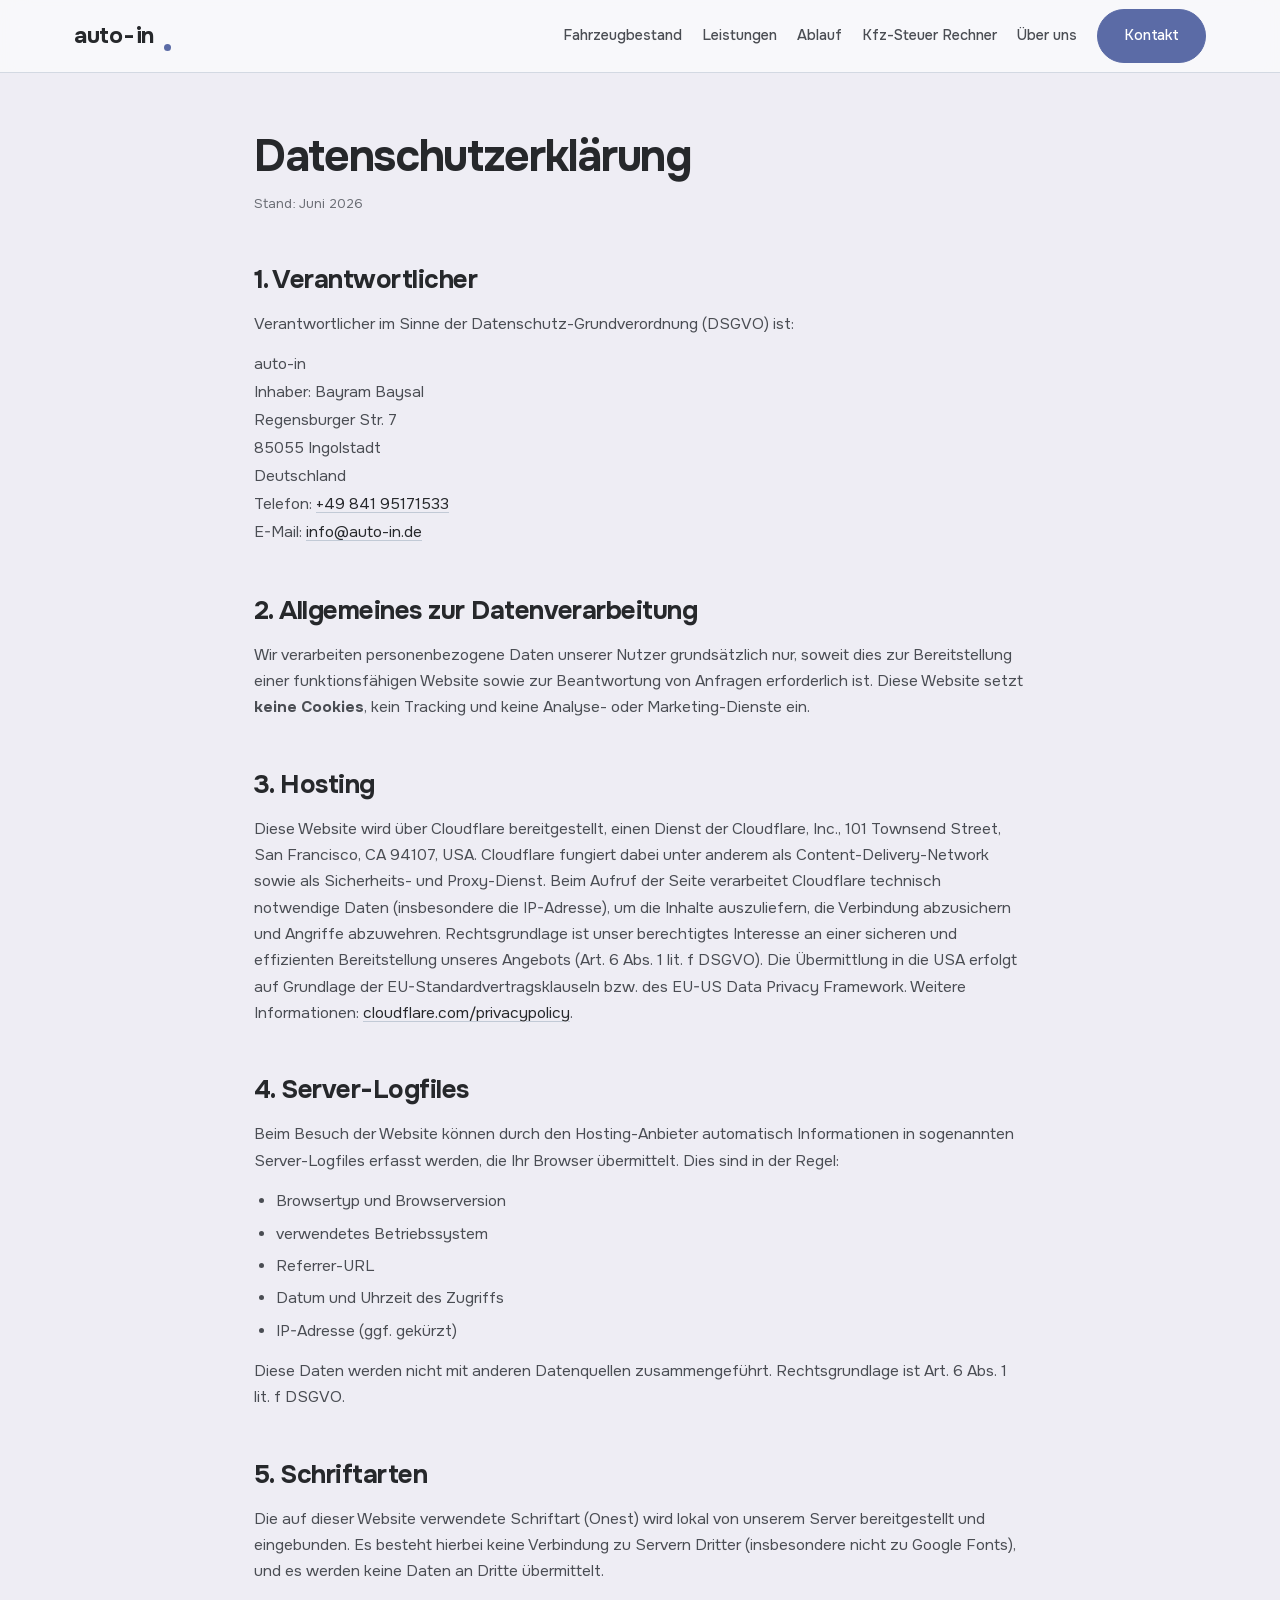
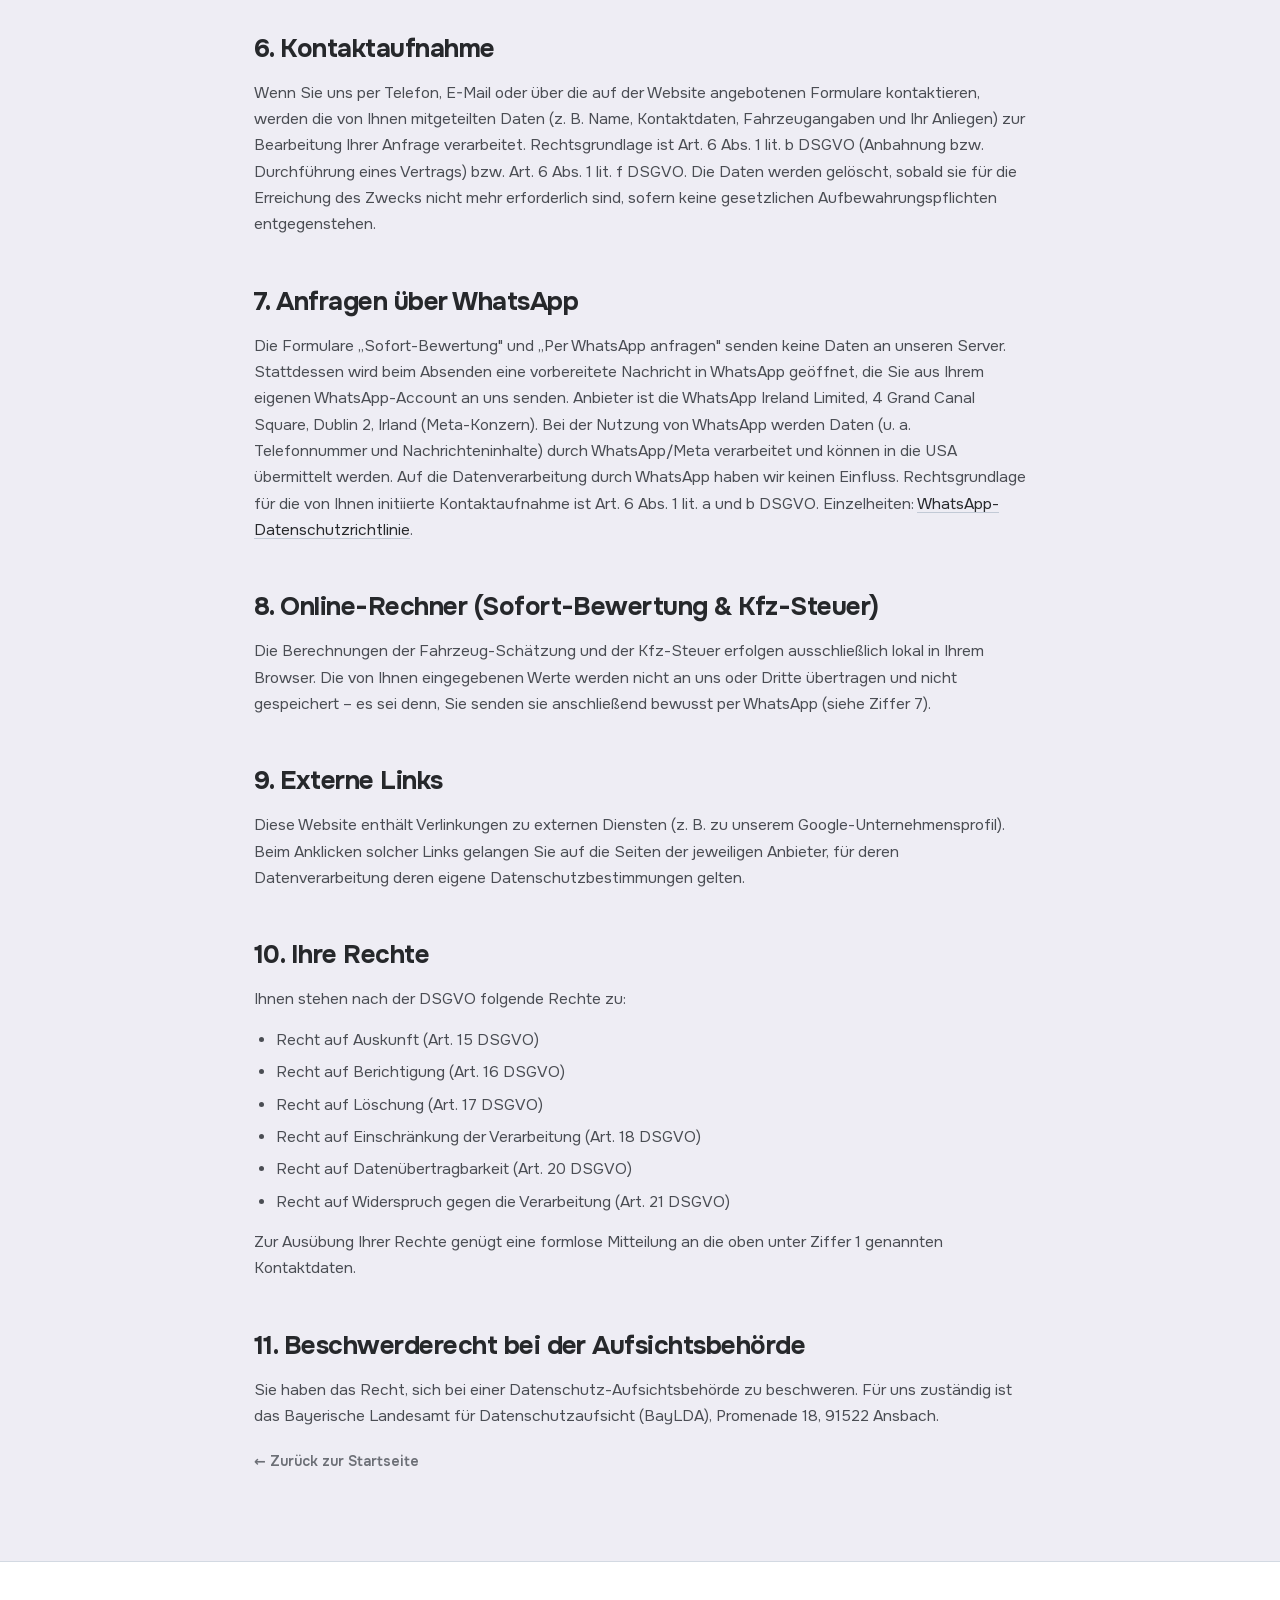
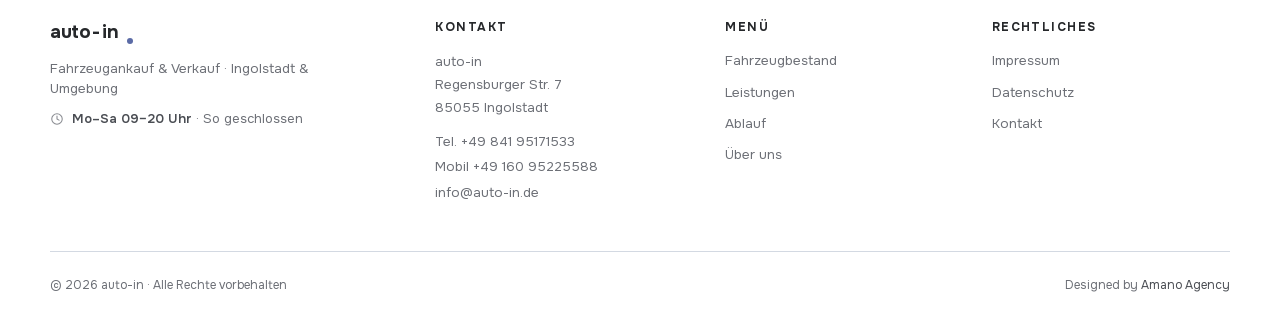
==== commit 4c631516: "Nav: Leistungen-Dropdown entfernt, jetzt einfacher Link (alle Seiten)" ====
--- a/datenschutz.html
+++ b/datenschutz.html
@@ -24,15 +24,8 @@
   <div class="wrap nav">
     <a href="index.html" class="brand">auto<span class="dash">-</span>in<span class="dot"></span></a>
     <nav class="nav-links">
-      <a href="https://home.mobile.de/home/index.html?partnerHead=false&amp;customerId=24976547" target="_blank" rel="noopener">Fahrzeugbestand</a>
-      <div class="nav-drop">
-        <a href="leistungen.html" class="nav-drop-t">Leistungen <span class="nav-caret" aria-hidden="true">▾</span></a>
-        <div class="nav-drop-menu">
-          <a href="leistungen.html#ankauf">Fahrzeugankauf</a>
-          <a href="leistungen.html#verkauf">Fahrzeugverkauf</a>
-          <a href="leistungen.html#inzahlungnahme">Inzahlungnahme</a>
-        </div>
-      </div>
+      <a href="fahrzeugbestand.html">Fahrzeugbestand</a>
+      <a href="leistungen.html">Leistungen</a>
       <a href="prozess.html"><span class="nav-lg">Wie läuft der Verkauf ab</span><span class="nav-sm">Ablauf</span></a>
       <a href="kfz-steuer.html">Kfz-Steuer Rechner</a>
       <a href="ueber-uns.html">Über uns</a>
@@ -127,7 +120,7 @@
     </div>
     <div class="foot-col">
       <div class="foot-h">Menü</div>
-      <a href="https://home.mobile.de/home/index.html?partnerHead=false&amp;customerId=24976547" target="_blank" rel="noopener">Fahrzeugbestand</a>
+      <a href="fahrzeugbestand.html">Fahrzeugbestand</a>
       <a href="leistungen.html">Leistungen</a>
       <a href="prozess.html">Ablauf</a>
       <a href="ueber-uns.html">Über uns</a>
--- a/css/styles.css
+++ b/css/styles.css
@@ -90,9 +90,8 @@
     transition:color .2s var(--ease);
   }
   /* Kurzes Nav-Label auf Desktop, langes im Burger-Menü */
-  .nav-sm{display:none}
-  .nav-links a .nav-sm{display:inline}
-  .nav-links a .nav-lg{display:none}
+  .nav-lg{display:none}
+  .nav-sm{display:inline}
 
   /* Dropdown "Leistungen" (Desktop) */
   .nav-drop{position:relative;display:inline-flex;align-items:center}
@@ -215,6 +214,7 @@
   .pflag b{color:var(--ink);font-weight:700}
   .pflag-ck{flex:none;width:17px;height:17px;border-radius:50%;background:var(--wa);color:#fff;display:grid;place-items:center}
   .pflag-ck svg{width:11px;height:11px}
+  .pflag-logo{height:26px;width:auto;display:inline-block;flex:none}
 
   /* ---------- Partner-Leiste ---------- */
   .partners{background:var(--paper);border-bottom:1px solid var(--line)}
@@ -516,6 +516,13 @@
   .map-card:hover{box-shadow:0 26px 50px -24px rgba(11,11,12,.45)}
   .map-card img{display:block;width:100%;height:clamp(280px,40vw,440px);object-fit:cover}
   .map-frame{display:block;width:100%;height:clamp(300px,42vw,460px);border:0}
+
+  /* ---------- Fahrzeugbestand (mobile.de iFrame) ---------- */
+  .fzb-wrap{max-width:1180px}
+  .fzb-frame-shell{max-width:1000px;margin:26px auto 0;border-radius:var(--r-lg);overflow:hidden;background:var(--white);border:1px solid var(--line);box-shadow:0 22px 46px -30px rgba(11,11,12,.4)}
+  .fzb-frame{display:block;width:100%;height:clamp(680px,88vh,1240px);border:0}
+  .fzb-hint{margin-top:16px;font-size:13.5px;color:var(--slate)}
+  .fzb-hint a{color:var(--accent);font-weight:500}
   .map-overlay{
     position:absolute;top:0;right:0;
     display:flex;justify-content:flex-end;
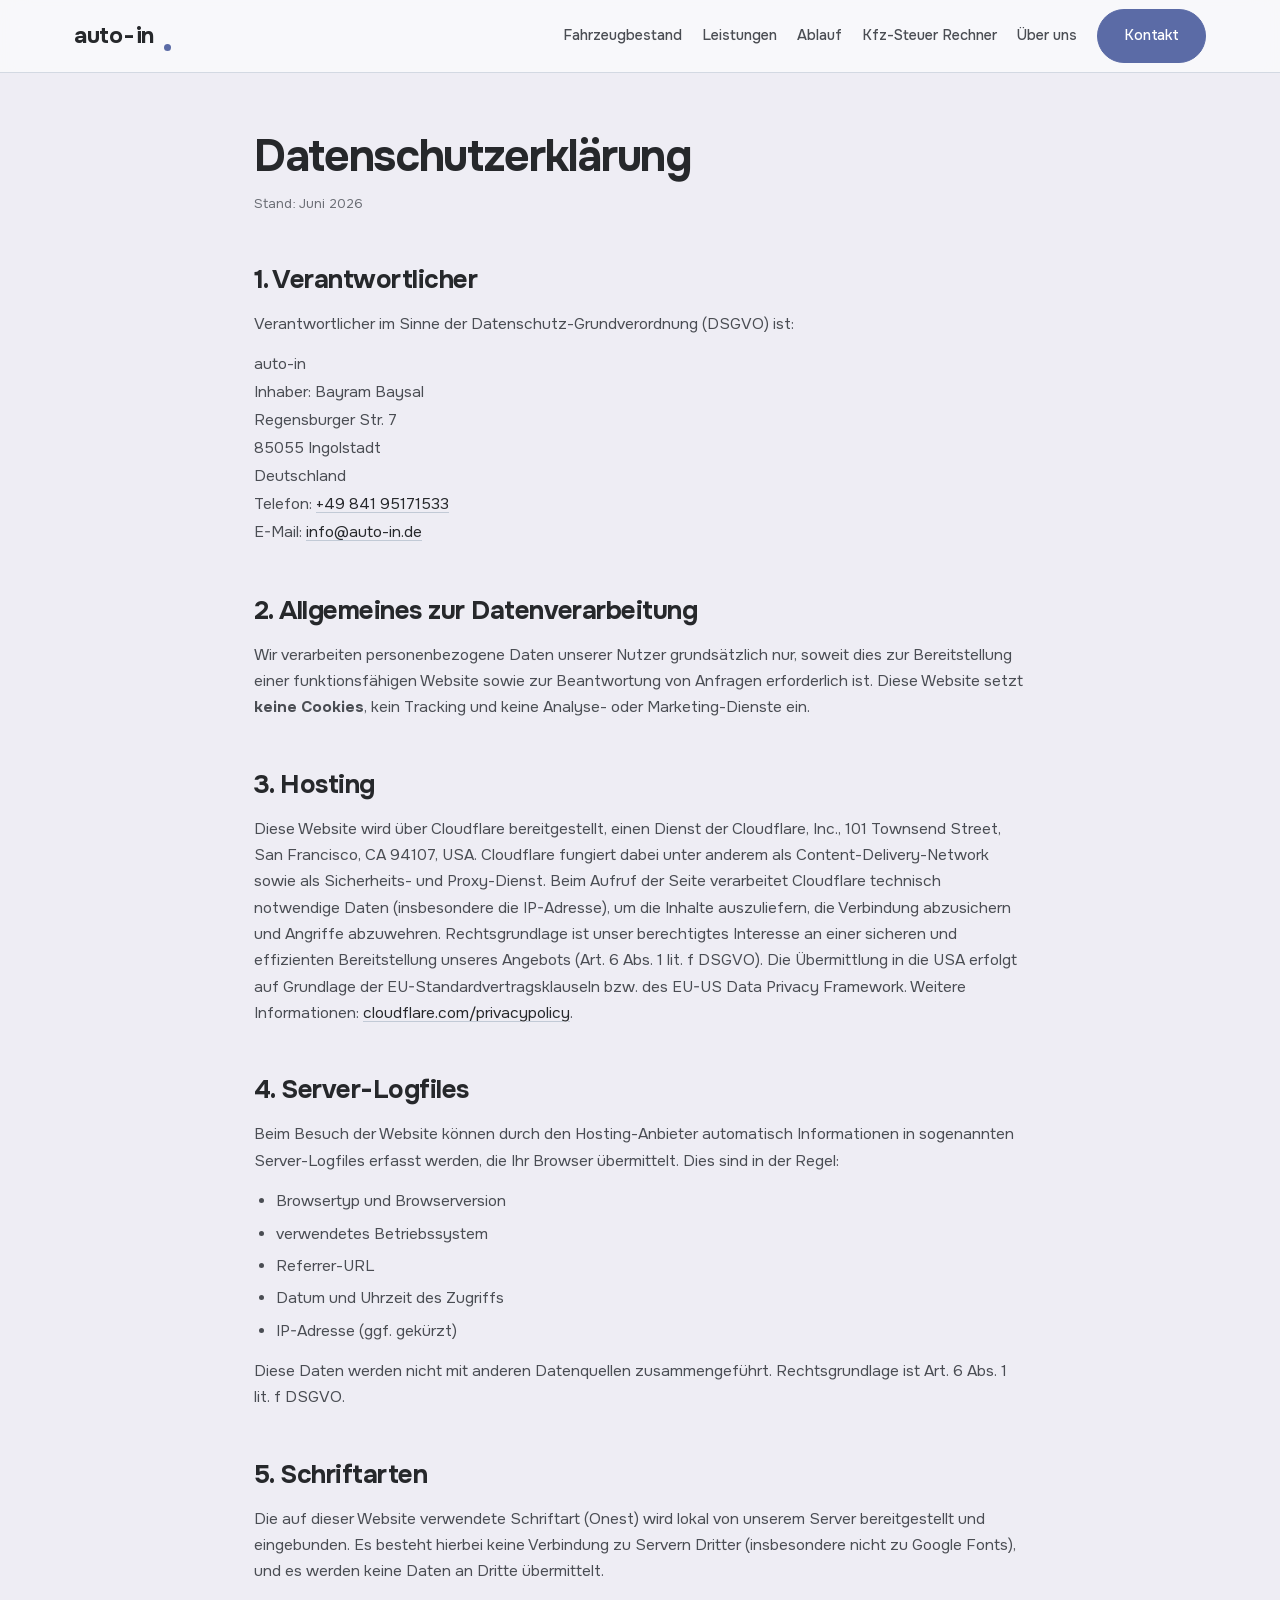
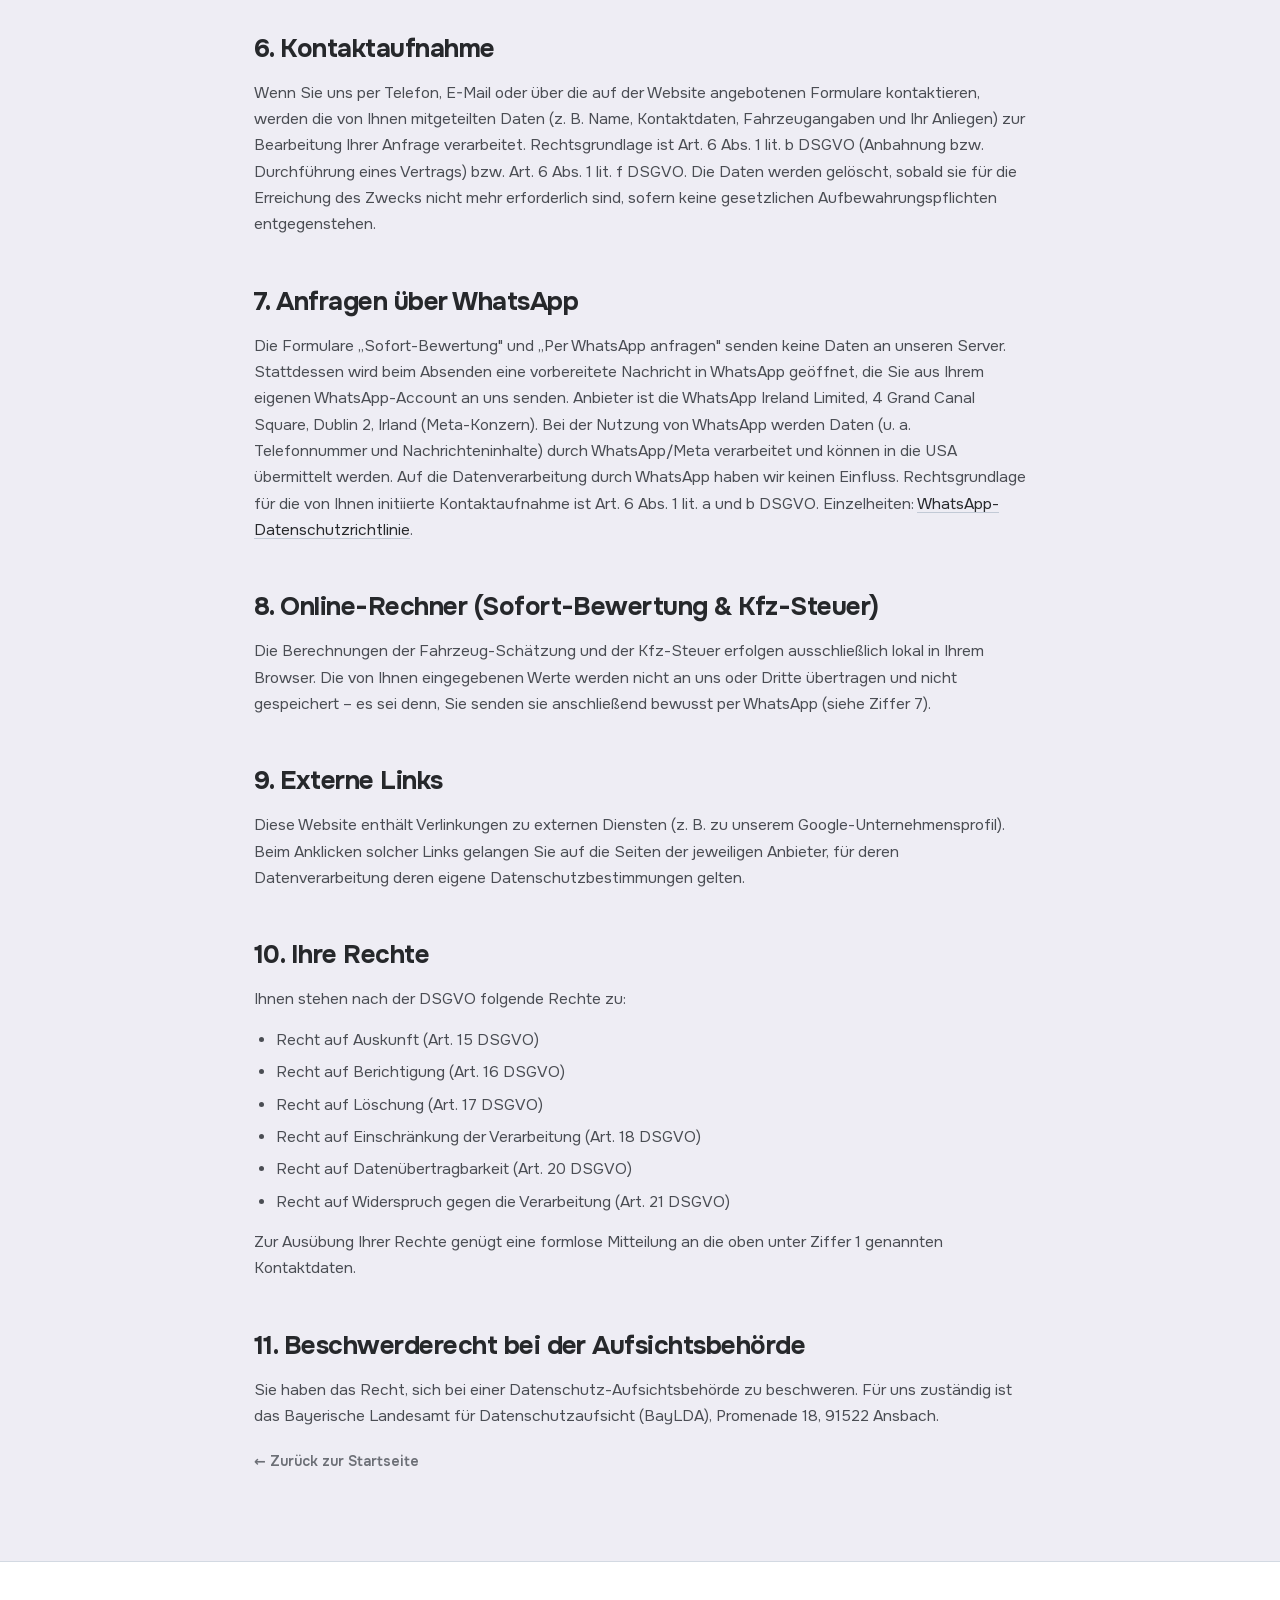
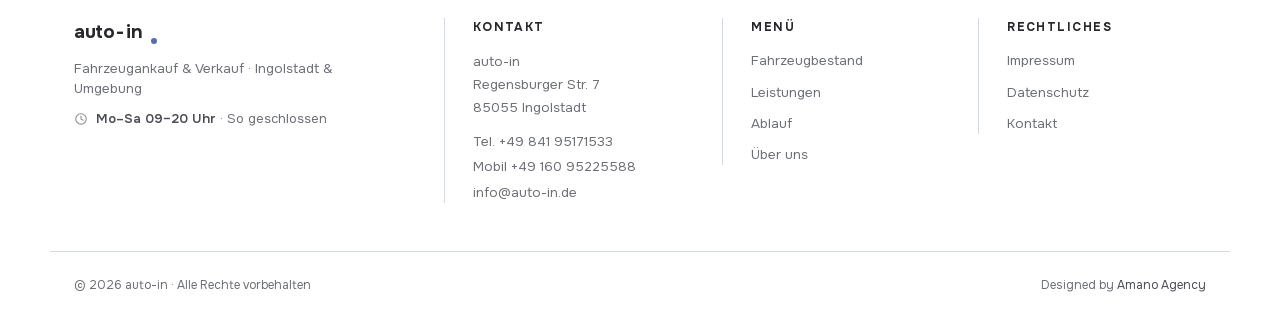
==== commit 8d6012ea: "Google Tag Manager (GTM-KH8R4TSZ) auf allen Seiten eingebunden Co-Authored-By: Claude Opus 5.5 <nore" ====
--- a/datenschutz.html
+++ b/datenschutz.html
@@ -8,6 +8,13 @@
 <html lang="de">
 <head>
 <meta charset="UTF-8">
+<!-- Google Tag Manager -->
+<script>(function(w,d,s,l,i){w[l]=w[l]||[];w[l].push({'gtm.start':
+new Date().getTime(),event:'gtm.js'});var f=d.getElementsByTagName(s)[0],
+j=d.createElement(s),dl=l!='dataLayer'?'&l='+l:'';j.async=true;j.src=
+'https://www.googletagmanager.com/gtm.js?id='+i+dl;f.parentNode.insertBefore(j,f);
+})(window,document,'script','dataLayer','GTM-KH8R4TSZ');</script>
+<!-- End Google Tag Manager -->
 <meta name="viewport" content="width=device-width, initial-scale=1.0">
 <title>Datenschutzerklärung — auto-in Ingolstadt</title>
 <meta name="robots" content="noindex">
@@ -18,6 +25,10 @@
 <link rel="stylesheet" href="css/styles.css">
 </head>
 <body>
+<!-- Google Tag Manager (noscript) -->
+<noscript><iframe src="https://www.googletagmanager.com/ns.html?id=GTM-KH8R4TSZ"
+height="0" width="0" style="display:none;visibility:hidden"></iframe></noscript>
+<!-- End Google Tag Manager (noscript) -->
 
 <!-- ============ HEADER ============ -->
 <header>
--- a/css/styles.css
+++ b/css/styles.css
@@ -27,6 +27,9 @@
 
     --wa:#25d366;           /* WhatsApp-Grün */
     --wa-dark:#1ebe5a;      /* WhatsApp-Grün (Hover) */
+
+    --ok:#2e9e5b;           /* Bestätigung (gültige Eingabe) */
+    --ok-soft:rgba(46,158,91,.15); /* Fokus-Ring bei Bestätigung */
 
     --accent:#5b6ba6;       /* Akzent / primäre Buttons (Slate-Blau) */
     --accent-dark:#48568a;  /* Akzent (Hover) */
@@ -185,6 +188,32 @@
   }
   .hero-actions{margin-top:34px;display:flex;align-items:center;gap:16px;flex-wrap:wrap}
   .hero-actions .micro{font-size:13.5px;color:var(--slate);display:flex;align-items:center;gap:8px}
+  /* Hero-Panel: Text auf Weiß, diagonal übergehend ins Bild – ein Objekt */
+  .hero-panel{background:var(--white);border:1px solid var(--line);border-radius:var(--r-lg);overflow:hidden;
+    box-shadow:0 30px 70px -40px rgba(11,11,12,.28);display:flex;flex-direction:column}
+  .hero-panel-in{padding:30px 32px 4px}
+  .hero-panel .eyebrow{font-size:12px}
+  .hero-panel h1{font-size:clamp(25px,3.3vw,38px);margin-top:16px}
+  .hero-panel .lede{margin-top:18px;font-size:clamp(14.5px,1.1vw,16px)}
+  .hero-panel .hero-actions{margin-top:24px}
+  .hero-panel .hero-photo{margin:0;position:relative}
+  .hero-panel .hero-photo img{display:block;width:100%;height:auto;aspect-ratio:16/9;object-fit:cover;object-position:center 42%}
+  /* Diagonale zwischen Textbox und Foto: liegt als weiße Fläche über dem Bild.
+     Früher per clip-path am Bild — das hat der Browser beim Umschalten der
+     Wizard-Schritte zeitweise verworfen, die Kante wurde wieder gerade. */
+  .hero-photo-cut{position:absolute;top:0;left:0;width:100%;height:100%;display:block;pointer-events:none}
+  .hero-photo-cut polygon{fill:var(--white)}
+  /* KI-Kennzeichnung auf dem Hero-Bild (EU AI Act) */
+  .ai-badge{position:absolute;right:12px;bottom:12px;z-index:2;width:30px;height:30px;padding:0;border:none;border-radius:50%;
+    display:flex;align-items:center;justify-content:center;cursor:help;
+    background:transparent;color:#fff;opacity:.85;transition:opacity .2s var(--ease)}
+  .ai-badge svg{width:19px;height:19px;filter:drop-shadow(0 1px 2px rgba(0,0,0,.6))}
+  .ai-badge:hover,.ai-badge:focus-visible{opacity:1}
+  .ai-badge:focus-visible{outline:2px solid var(--accent);outline-offset:2px}
+  .ai-badge-tip{position:absolute;right:0;bottom:calc(100% + 8px);white-space:nowrap;
+    background:rgba(11,11,12,.9);color:#fff;font-size:12px;font-weight:600;line-height:1;padding:7px 10px;border-radius:6px;
+    opacity:0;transform:translateY(4px);pointer-events:none;transition:opacity .2s var(--ease),transform .2s var(--ease)}
+  .ai-badge:hover .ai-badge-tip,.ai-badge:focus .ai-badge-tip{opacity:1;transform:none}
   .pulse{width:8px;height:8px;border-radius:50%;background:var(--ink);position:relative}
   .pulse::after{content:"";position:absolute;inset:-5px;border-radius:50%;border:1.5px solid var(--ink);opacity:.4;animation:pulse 2.2s var(--ease) infinite}
   @keyframes pulse{0%{transform:scale(.6);opacity:.5}100%{transform:scale(1.5);opacity:0}}
@@ -468,6 +497,9 @@
   a.gword:hover .gext{transform:translate(2px,-2px)}
 
   /* ---------- Final CTA ---------- */
+  /* Kontakt-Sektion nur sichtbar, wenn per #kontakt angesprungen */
+  #kontakt:not(:target){display:none}
+  #kontakt{scroll-margin-top:72px} /* Hoehe des Sticky-Headers */
   .final{background:var(--paper);color:var(--ink);position:relative;overflow:hidden}
   .final::before{content:"";position:absolute;inset:0;opacity:.6;
     background:repeating-linear-gradient(135deg, rgba(11,11,12,.02) 0 1px, transparent 1px 22px);}
@@ -563,7 +595,7 @@
 
   /* ---------- Footer ---------- */
   footer{background:var(--white);color:var(--slate);border-top:1px solid var(--line)}
-  .foot{padding:56px 0 0;display:grid;grid-template-columns:1.5fr 1.1fr 1fr 1fr;gap:36px 28px;align-items:start}
+  .foot{padding-top:56px;padding-bottom:0;display:grid;grid-template-columns:1.5fr 1.1fr 1fr 1fr;gap:36px 28px;align-items:start}
   .foot .fb{font-family:var(--font-display);font-weight:700;font-size:19px;color:var(--ink);letter-spacing:-.02em;display:flex;align-items:center;gap:2px}
   .foot .fb .dash{color:var(--ink)}
   .foot .fb .dot{width:6px;height:6px;border-radius:50%;background:var(--accent);margin-left:7px;margin-bottom:3px;align-self:flex-end}
@@ -578,14 +610,16 @@
   .foot-col a{margin-top:11px}
   .foot-col a:first-of-type{margin-top:0}
   .foot-contact a:hover,.foot-col a:hover{color:var(--ink)}
-  .foot-bottom{margin-top:48px;padding:24px 0;border-top:1px solid var(--line);display:flex;justify-content:space-between;align-items:center;gap:14px;flex-wrap:wrap}
+  .foot-contact,.foot-col{border-left:1px solid var(--line);padding-left:28px}
+  .foot-bottom{margin-top:48px;padding-top:24px;padding-bottom:24px;border-top:1px solid var(--line);display:flex;justify-content:space-between;align-items:center;gap:14px;flex-wrap:wrap}
   .foot-legal{font-size:12px;color:var(--slate)}
   .foot-legal a{color:var(--steel);transition:color .2s var(--ease)}
   .foot-legal a:hover{color:var(--ink)}
 
   /* ---------- Feste Kontakt-CTAs unter dem Formular ---------- */
   .form-cta{display:flex;flex-direction:column;gap:12px;margin-top:16px}
-  .form-cta.cta-band{max-width:440px;margin:36px auto 0}
+  .form-cta.cta-band{max-width:none;margin:36px auto 0;flex-direction:row;flex-wrap:wrap;justify-content:center;gap:14px}
+  .form-cta.cta-band .fcta-btn{padding:16px 30px}
   .fcta-btn{
     display:flex;align-items:center;justify-content:center;gap:10px;
     font-family:var(--font-display);font-weight:600;font-size:16px;letter-spacing:-.01em;
@@ -627,6 +661,11 @@
   .legal .addr{color:var(--steel);font-size:15.5px;line-height:1.8;margin-bottom:14px}
   .legal .back{display:inline-flex;align-items:center;gap:8px;margin-top:8px;font-family:var(--font-display);font-weight:600;font-size:14px;color:var(--slate);text-decoration:none}
   .legal .back:hover{color:var(--ink)}
+  .legal .eyebrow{display:flex;margin-bottom:20px}
+  .team-photo{margin:26px 0 8px;max-width:520px}
+  .team-photo img{display:block;width:100%;height:auto;border-radius:var(--r-lg);border:1px solid var(--line);box-shadow:0 22px 46px -30px rgba(11,11,12,.4)}
+  .team-photo figcaption{margin-top:12px;font-size:14px;color:var(--slate);font-family:var(--font-display)}
+  .team-photo figcaption b{color:var(--ink);font-weight:700}
 
   /* ---------- Prozess-Seite ---------- */
   .proc-steps{display:grid;gap:16px;margin-top:10px}
@@ -659,7 +698,7 @@
   .faq-item .faq-a a{color:var(--ink);text-decoration:underline;text-underline-offset:3px}
 
   /* ---------- Wizard (Sofort-Bewertung) ---------- */
-  .wizard{max-width:700px;margin:0 auto;background:var(--white);border:1px solid var(--line);border-radius:var(--r-lg);padding:38px;min-height:430px;display:flex;flex-direction:column;box-shadow:0 30px 70px -40px rgba(11,11,12,.25)}
+  .wizard{max-width:700px;margin:0 auto;background:var(--white);border:1px solid var(--line);border-radius:var(--r-lg);padding:38px;min-height:430px;display:flex;flex-direction:column;box-shadow:0 30px 70px -40px rgba(11,11,12,.25);scroll-margin-top:120px}
   .wz-top{margin-bottom:30px}
   .wz-stepno{font-family:var(--font-display);font-size:12px;letter-spacing:.16em;text-transform:uppercase;color:var(--slate);margin-bottom:12px}
   .wz-prog{height:4px;border-radius:99px;background:var(--line);overflow:hidden}
@@ -700,6 +739,42 @@
   .lead-field label{font-family:var(--font-display);font-weight:600;font-size:12.5px;color:var(--ink);margin-bottom:8px;display:flex;gap:7px;align-items:center}
   .lead-field label .opt{color:var(--slate);font-weight:500;font-size:11px;letter-spacing:0}
   .lead-field .input{font-size:15px}
+
+  /* ---------- Marken-Combobox (Vorschläge + grüne Bestätigung) ---------- */
+  .combo{position:relative}
+  .combo .input{padding-right:44px}
+  /* grüner Haken: erscheint, sobald die Marke erkannt wurde */
+  .combo-check{
+    position:absolute;right:14px;top:50%;
+    transform:translateY(-50%) scale(.6);
+    width:18px;height:18px;
+    color:var(--ok);display:grid;place-items:center;
+    pointer-events:none;opacity:0;
+    transition:opacity .16s var(--ease), transform .26s var(--ease);
+  }
+  .combo-check svg{width:18px;height:18px}
+  .combo.is-ok .combo-check{opacity:1;transform:translateY(-50%) scale(1)}
+  .combo.is-ok .input{border-color:var(--ok)}
+  .combo.is-ok .input:focus{border-color:var(--ok);box-shadow:0 0 0 3px var(--ok-soft)}
+  /* Vorschlagsliste */
+  .combo-list{
+    list-style:none;margin:0;padding:6px;
+    position:absolute;z-index:40;top:calc(100% + 6px);left:0;right:0;
+    max-height:232px;overflow-y:auto;overscroll-behavior:contain;
+    background:var(--white);border:1px solid var(--line-2);border-radius:var(--r-sm);
+    box-shadow:0 20px 44px -20px rgba(11,11,12,.34);
+    display:none;text-align:left;
+  }
+  .combo.open .combo-list{display:block}
+  /* bei zu wenig Platz nach unten klappt die Liste nach oben auf */
+  .combo.up .combo-list{top:auto;bottom:calc(100% + 6px)}
+  .combo-opt{
+    margin:0;padding:10px 12px;border-radius:7px;cursor:pointer;
+    font-family:var(--font-display);font-weight:600;font-size:14.5px;
+    color:var(--ink);letter-spacing:.01em;
+  }
+  .combo-opt:hover,.combo-opt.active{background:var(--fog)}
+  .combo-empty{padding:11px 12px;font-size:13px;color:var(--slate);line-height:1.45}
   .dsgvo{display:flex;gap:12px;align-items:flex-start;cursor:pointer;font-size:12.5px;color:var(--slate);line-height:1.5}
   .dsgvo input{flex:none;width:20px;height:20px;margin-top:1px;accent-color:var(--accent);cursor:pointer}
   .lead-err{color:#c92a2a;font-size:13px;margin-top:12px;min-height:18px}
@@ -744,7 +819,13 @@
     .tx-form{border-right:none;border-bottom:1px solid var(--line)}
   }
   @media (max-width:560px){
-    .wizard{padding:26px 20px;min-height:0}
+    .wizard{padding:22px 18px;min-height:0}
+    .wz-intro-ic{width:50px;height:50px;border-radius:14px;margin-bottom:16px}
+    .wz-intro-ic svg{width:26px;height:26px}
+    .wz-title{font-size:21px}
+    .wz-sub{font-size:14px;margin-bottom:20px}
+    .wz-start-btn{margin-top:20px;padding:14px 26px;font-size:15px}
+    .wz-intro-note{margin-top:12px}
     .lead-grid{grid-template-columns:1fr}
     .tx-form,.tx-result{padding:26px 22px}
     .wz-range{font-size:42px}
@@ -789,6 +870,10 @@
     section.block{padding:60px 0}
     .sec-head{margin-bottom:34px}
     .hero{padding:40px 0 36px}
+    .hero-panel-in{padding:24px 22px 2px}
+    .hero-panel h1{font-size:23px}
+    .hero-panel .lede{margin-top:14px}
+    .hero-panel .hero-actions{margin-top:20px}
     .hero-actions .btn{width:100%;justify-content:center}
     .hf-partners{gap:8px 10px}
     .tool-form,.tool-result{padding:24px 20px}
@@ -800,9 +885,14 @@
     .final-call{width:100%;justify-content:center}
     .rev-summary{gap:14px;padding:20px 18px}
     .gdiv{display:none}
-    .foot{grid-template-columns:1fr 1fr;gap:32px 24px}
+    .foot{grid-template-columns:1fr 1fr;gap:28px 24px}
     .foot-brand{grid-column:1/-1}
-    .foot-bottom{flex-direction:column;align-items:flex-start;gap:10px}
+    .foot-contact,.foot-col{border-left:none;padding-left:0;border-top:1px solid var(--line);padding-top:24px}
+    .foot{padding-top:40px}
+    .foot-bottom{flex-direction:column;align-items:flex-start;gap:10px;padding:20px 18px}
+    .team-photo{max-width:100%;margin-top:22px}
+    .team-photo img{width:100%;height:auto;max-height:72vh;object-fit:cover;object-position:center 38%}
+    .legal .eyebrow{margin-bottom:16px}
   }
   @media (max-width:520px){
     .trust-grid{grid-template-columns:1fr}
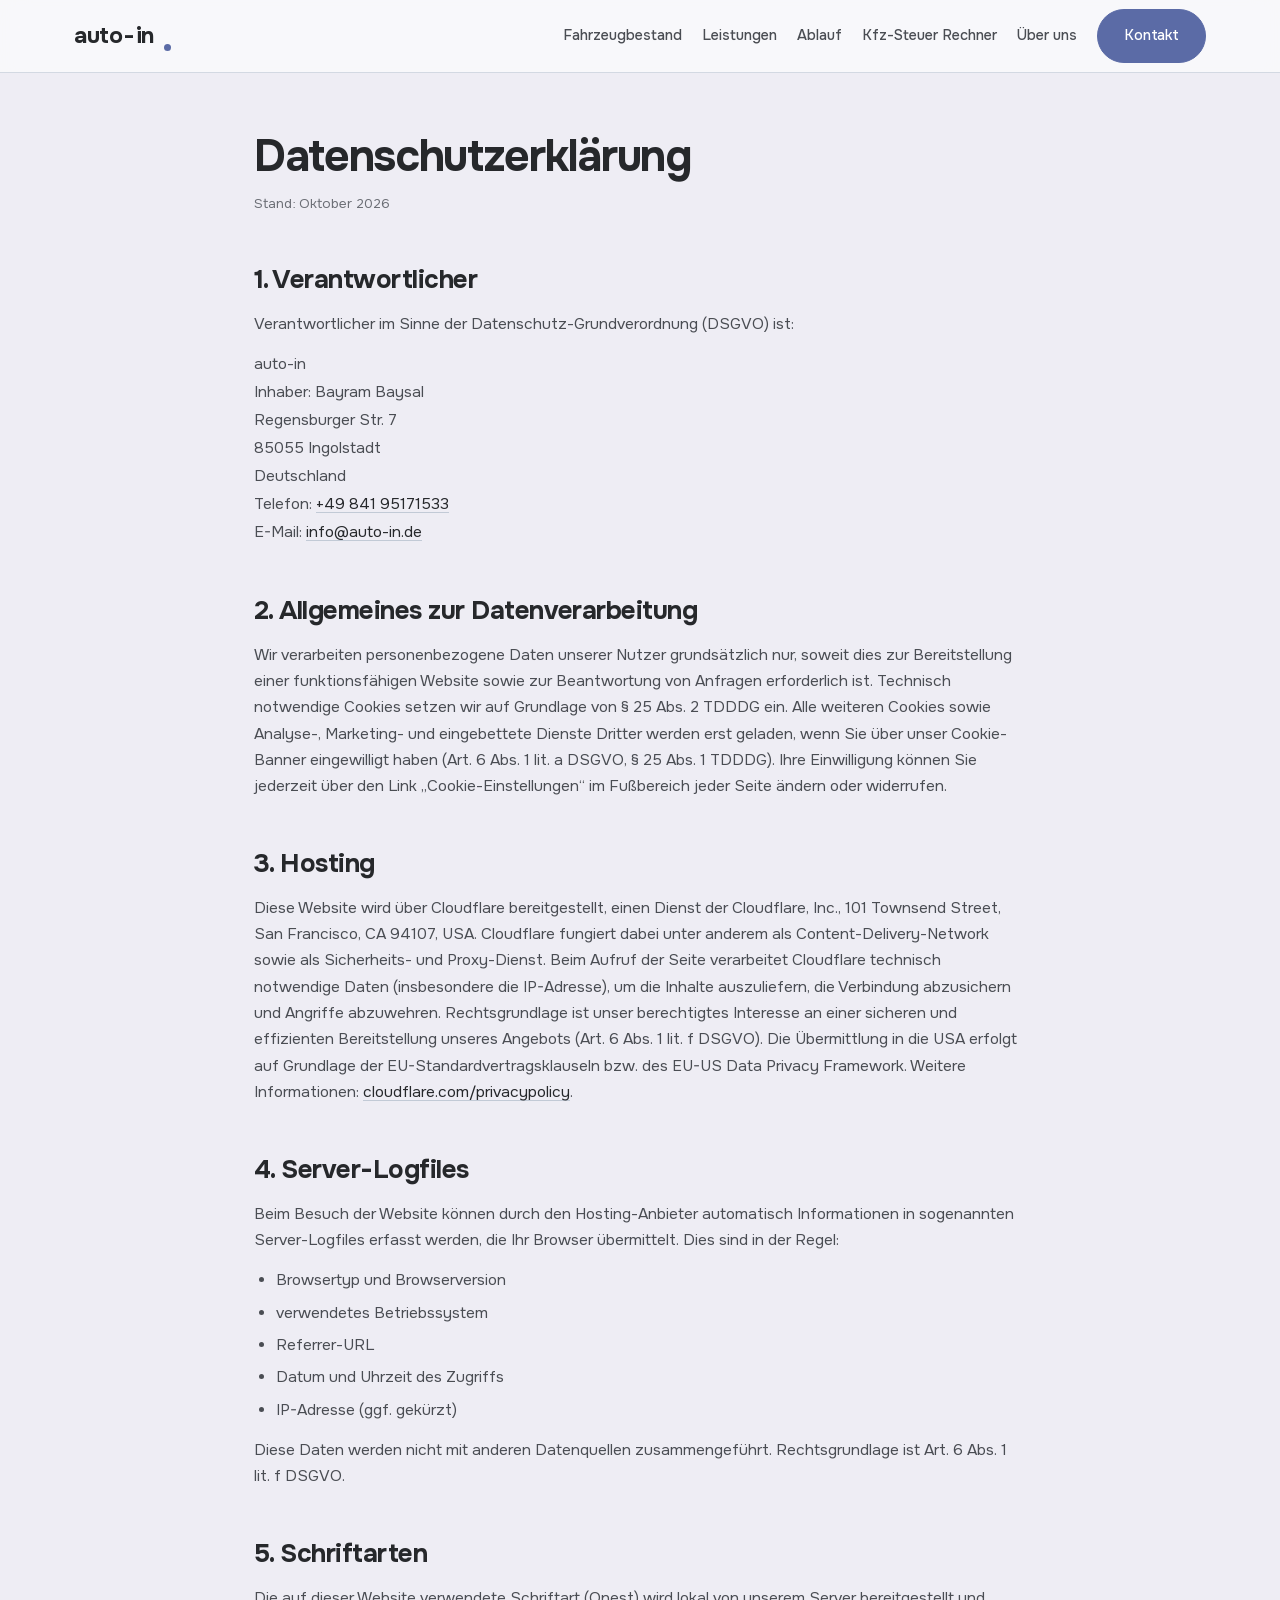
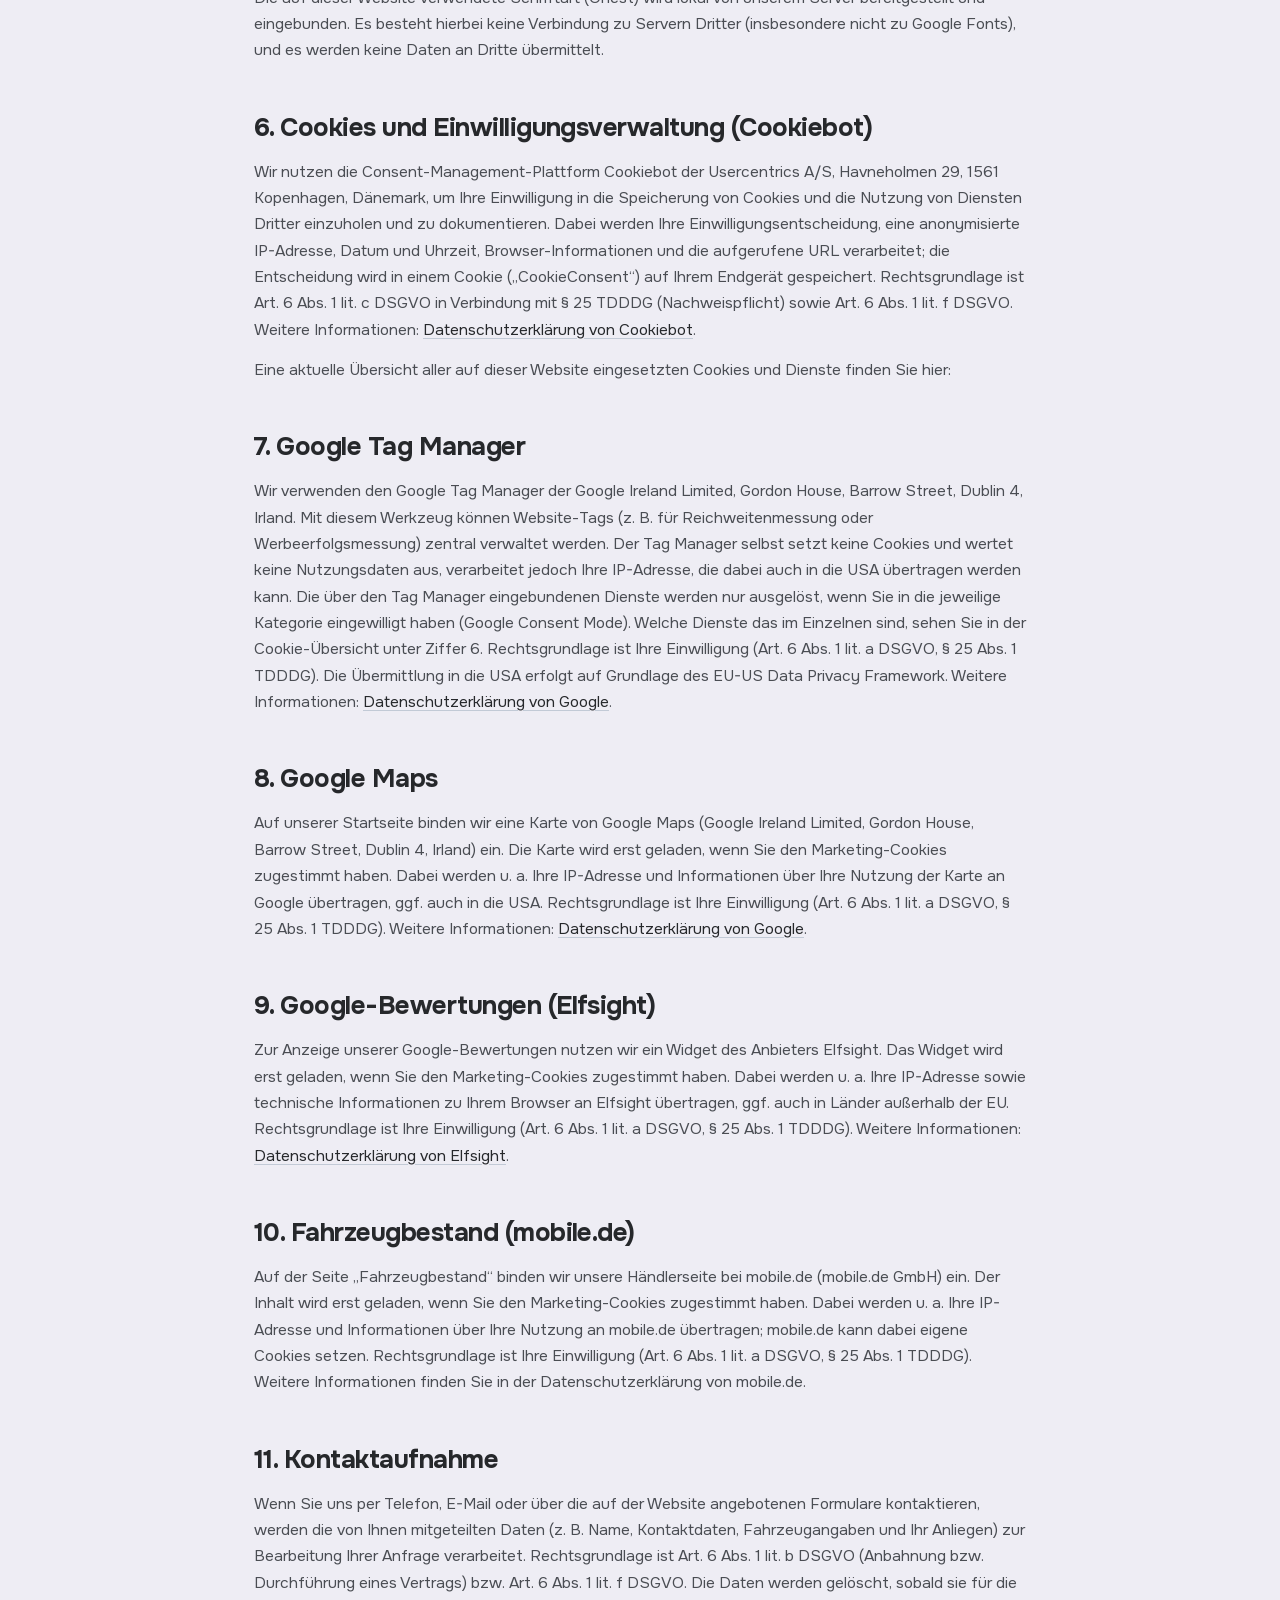
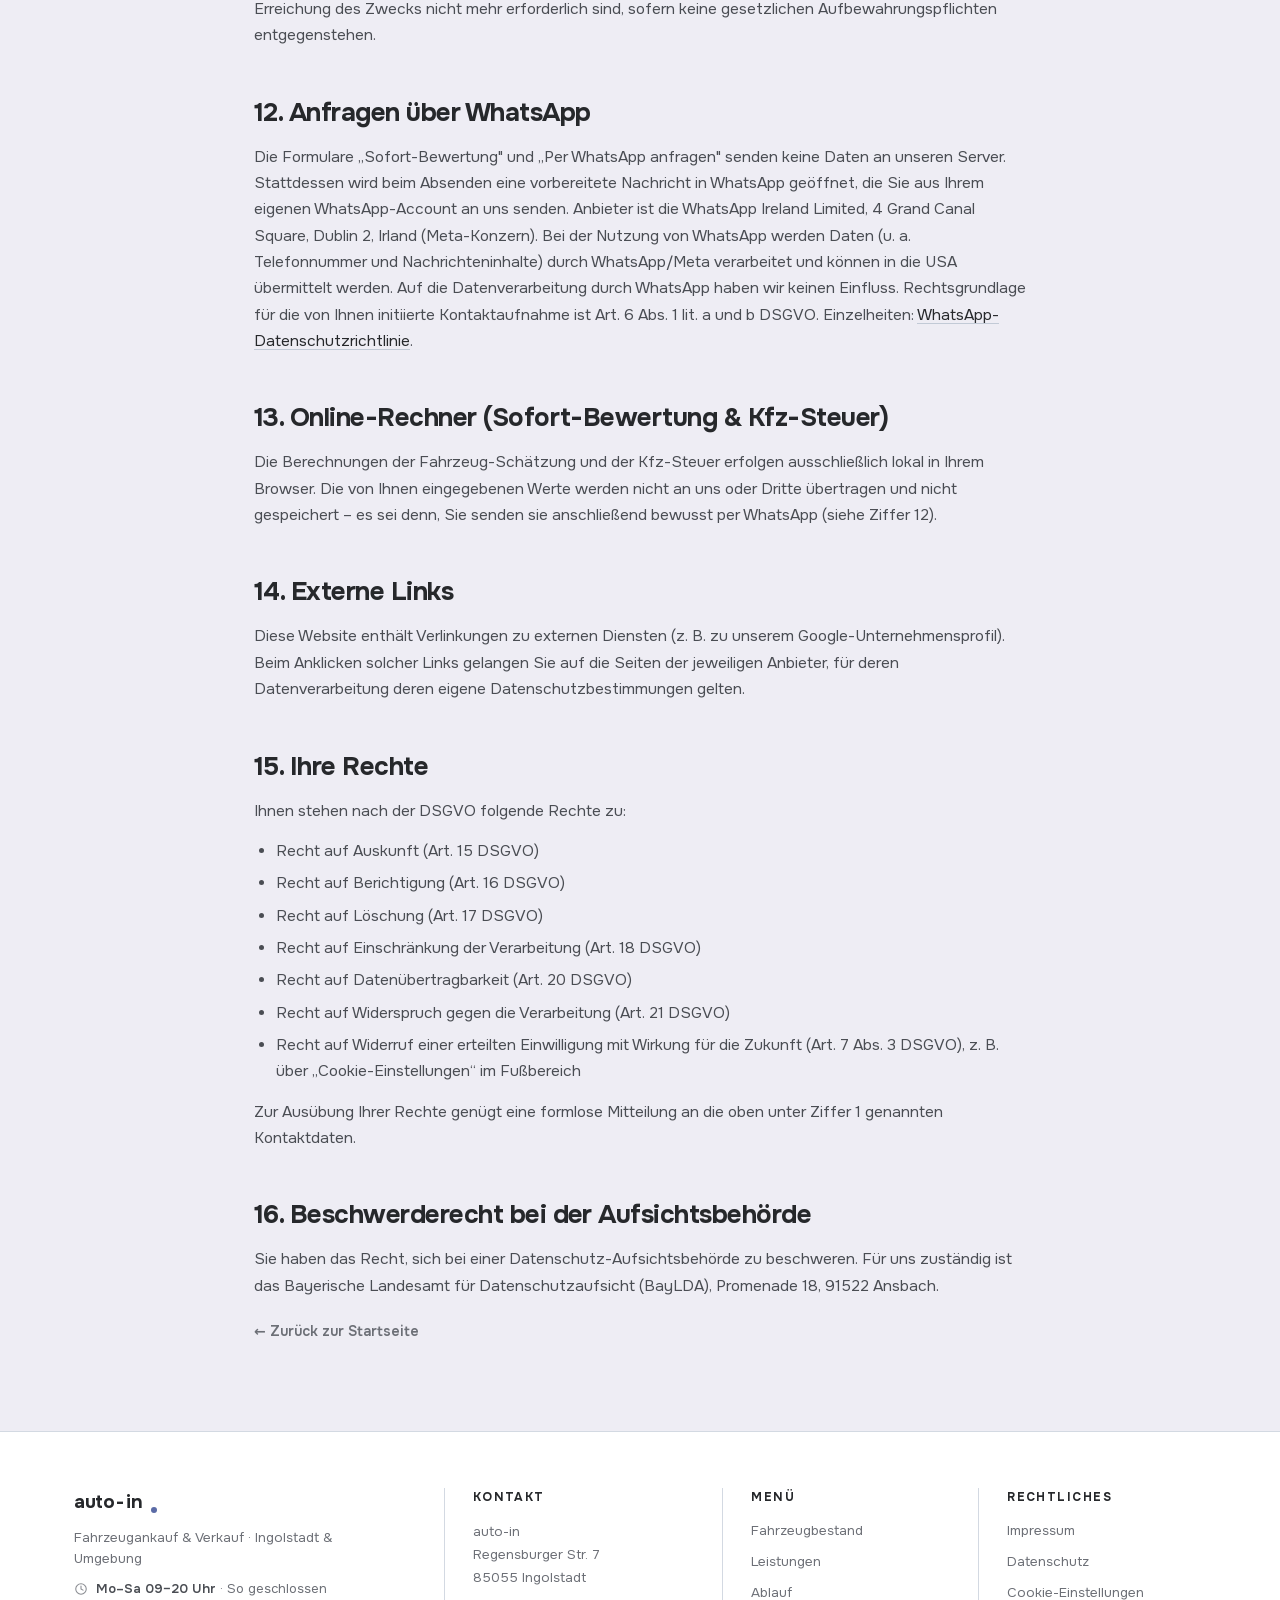
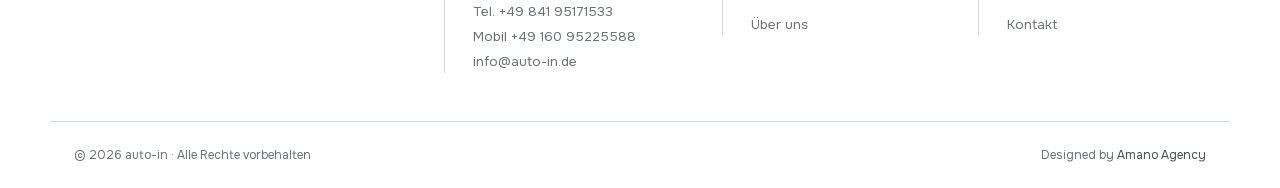
==== commit 9d00c749: "Consent: Platzhalter fuer Maps/Elfsight/mobile.de, Footer-Link Cookie-Einstellungen, Datenschutzerkl" ====
--- a/datenschutz.html
+++ b/datenschutz.html
@@ -8,8 +8,9 @@
 <html lang="de">
 <head>
 <meta charset="UTF-8">
+<script id="Cookiebot" src="https://consent.cookiebot.com/uc.js" data-cbid="3a8f2f6e-0bb7-48cb-b4e5-4815710e9fdd" data-blockingmode="auto" type="text/javascript"></script>
 <!-- Google Tag Manager -->
-<script>(function(w,d,s,l,i){w[l]=w[l]||[];w[l].push({'gtm.start':
+<script data-cookieconsent="ignore">(function(w,d,s,l,i){w[l]=w[l]||[];w[l].push({'gtm.start':
 new Date().getTime(),event:'gtm.js'});var f=d.getElementsByTagName(s)[0],
 j=d.createElement(s),dl=l!='dataLayer'?'&l='+l:'';j.async=true;j.src=
 'https://www.googletagmanager.com/gtm.js?id='+i+dl;f.parentNode.insertBefore(j,f);
@@ -49,7 +50,7 @@
 <section class="legal">
   <div class="wrap legal-wrap">
     <h1>Datenschutzerklärung</h1>
-    <p class="updated">Stand: Juni 2026</p>
+    <p class="updated">Stand: Oktober 2026</p>
 
     <h2>1. Verantwortlicher</h2>
     <p>Verantwortlicher im Sinne der Datenschutz-Grundverordnung (DSGVO) ist:</p>
@@ -64,7 +65,7 @@
     </p>
 
     <h2>2. Allgemeines zur Datenverarbeitung</h2>
-    <p>Wir verarbeiten personenbezogene Daten unserer Nutzer grundsätzlich nur, soweit dies zur Bereitstellung einer funktionsfähigen Website sowie zur Beantwortung von Anfragen erforderlich ist. Diese Website setzt <strong>keine Cookies</strong>, kein Tracking und keine Analyse- oder Marketing-Dienste ein.</p>
+    <p>Wir verarbeiten personenbezogene Daten unserer Nutzer grundsätzlich nur, soweit dies zur Bereitstellung einer funktionsfähigen Website sowie zur Beantwortung von Anfragen erforderlich ist. Technisch notwendige Cookies setzen wir auf Grundlage von § 25 Abs. 2 TDDDG ein. Alle weiteren Cookies sowie Analyse-, Marketing- und eingebettete Dienste Dritter werden erst geladen, wenn Sie über unser Cookie-Banner eingewilligt haben (Art. 6 Abs. 1 lit. a DSGVO, § 25 Abs. 1 TDDDG). Ihre Einwilligung können Sie jederzeit über den Link „Cookie-Einstellungen“ im Fußbereich jeder Seite ändern oder widerrufen.</p>
 
     <h2>3. Hosting</h2>
     <p>Diese Website wird über Cloudflare bereitgestellt, einen Dienst der Cloudflare, Inc., 101 Townsend Street, San Francisco, CA 94107, USA. Cloudflare fungiert dabei unter anderem als Content-Delivery-Network sowie als Sicherheits- und Proxy-Dienst. Beim Aufruf der Seite verarbeitet Cloudflare technisch notwendige Daten (insbesondere die IP-Adresse), um die Inhalte auszuliefern, die Verbindung abzusichern und Angriffe abzuwehren. Rechtsgrundlage ist unser berechtigtes Interesse an einer sicheren und effizienten Bereitstellung unseres Angebots (Art. 6 Abs. 1 lit. f DSGVO). Die Übermittlung in die USA erfolgt auf Grundlage der EU-Standardvertragsklauseln bzw. des EU-US Data Privacy Framework. Weitere Informationen: <a href="https://www.cloudflare.com/privacypolicy/" target="_blank" rel="noopener">cloudflare.com/privacypolicy</a>.</p>
@@ -83,19 +84,36 @@
     <h2>5. Schriftarten</h2>
     <p>Die auf dieser Website verwendete Schriftart (Onest) wird lokal von unserem Server bereitgestellt und eingebunden. Es besteht hierbei keine Verbindung zu Servern Dritter (insbesondere nicht zu Google Fonts), und es werden keine Daten an Dritte übermittelt.</p>
 
-    <h2>6. Kontaktaufnahme</h2>
+    <h2>6. Cookies und Einwilligungsverwaltung (Cookiebot)</h2>
+    <p>Wir nutzen die Consent-Management-Plattform Cookiebot der Usercentrics A/S, Havneholmen 29, 1561 Kopenhagen, Dänemark, um Ihre Einwilligung in die Speicherung von Cookies und die Nutzung von Diensten Dritter einzuholen und zu dokumentieren. Dabei werden Ihre Einwilligungsentscheidung, eine anonymisierte IP-Adresse, Datum und Uhrzeit, Browser-Informationen und die aufgerufene URL verarbeitet; die Entscheidung wird in einem Cookie („CookieConsent“) auf Ihrem Endgerät gespeichert. Rechtsgrundlage ist Art. 6 Abs. 1 lit. c DSGVO in Verbindung mit § 25 TDDDG (Nachweispflicht) sowie Art. 6 Abs. 1 lit. f DSGVO. Weitere Informationen: <a href="https://www.cookiebot.com/de/privacy-policy/" target="_blank" rel="noopener">Datenschutzerklärung von Cookiebot</a>.</p>
+    <p>Eine aktuelle Übersicht aller auf dieser Website eingesetzten Cookies und Dienste finden Sie hier:</p>
+    <script id="CookieDeclaration" src="https://consent.cookiebot.com/3a8f2f6e-0bb7-48cb-b4e5-4815710e9fdd/cd.js" type="text/javascript" async></script>
+
+    <h2>7. Google Tag Manager</h2>
+    <p>Wir verwenden den Google Tag Manager der Google Ireland Limited, Gordon House, Barrow Street, Dublin 4, Irland. Mit diesem Werkzeug können Website-Tags (z. B. für Reichweitenmessung oder Werbeerfolgsmessung) zentral verwaltet werden. Der Tag Manager selbst setzt keine Cookies und wertet keine Nutzungsdaten aus, verarbeitet jedoch Ihre IP-Adresse, die dabei auch in die USA übertragen werden kann. Die über den Tag Manager eingebundenen Dienste werden nur ausgelöst, wenn Sie in die jeweilige Kategorie eingewilligt haben (Google Consent Mode). Welche Dienste das im Einzelnen sind, sehen Sie in der Cookie-Übersicht unter Ziffer 6. Rechtsgrundlage ist Ihre Einwilligung (Art. 6 Abs. 1 lit. a DSGVO, § 25 Abs. 1 TDDDG). Die Übermittlung in die USA erfolgt auf Grundlage des EU-US Data Privacy Framework. Weitere Informationen: <a href="https://policies.google.com/privacy?hl=de" target="_blank" rel="noopener">Datenschutzerklärung von Google</a>.</p>
+
+    <h2>8. Google Maps</h2>
+    <p>Auf unserer Startseite binden wir eine Karte von Google Maps (Google Ireland Limited, Gordon House, Barrow Street, Dublin 4, Irland) ein. Die Karte wird erst geladen, wenn Sie den Marketing-Cookies zugestimmt haben. Dabei werden u. a. Ihre IP-Adresse und Informationen über Ihre Nutzung der Karte an Google übertragen, ggf. auch in die USA. Rechtsgrundlage ist Ihre Einwilligung (Art. 6 Abs. 1 lit. a DSGVO, § 25 Abs. 1 TDDDG). Weitere Informationen: <a href="https://policies.google.com/privacy?hl=de" target="_blank" rel="noopener">Datenschutzerklärung von Google</a>.</p>
+
+    <h2>9. Google-Bewertungen (Elfsight)</h2>
+    <p>Zur Anzeige unserer Google-Bewertungen nutzen wir ein Widget des Anbieters Elfsight. Das Widget wird erst geladen, wenn Sie den Marketing-Cookies zugestimmt haben. Dabei werden u. a. Ihre IP-Adresse sowie technische Informationen zu Ihrem Browser an Elfsight übertragen, ggf. auch in Länder außerhalb der EU. Rechtsgrundlage ist Ihre Einwilligung (Art. 6 Abs. 1 lit. a DSGVO, § 25 Abs. 1 TDDDG). Weitere Informationen: <a href="https://elfsight.com/privacy-policy/" target="_blank" rel="noopener">Datenschutzerklärung von Elfsight</a>.</p>
+
+    <h2>10. Fahrzeugbestand (mobile.de)</h2>
+    <p>Auf der Seite „Fahrzeugbestand“ binden wir unsere Händlerseite bei mobile.de (mobile.de GmbH) ein. Der Inhalt wird erst geladen, wenn Sie den Marketing-Cookies zugestimmt haben. Dabei werden u. a. Ihre IP-Adresse und Informationen über Ihre Nutzung an mobile.de übertragen; mobile.de kann dabei eigene Cookies setzen. Rechtsgrundlage ist Ihre Einwilligung (Art. 6 Abs. 1 lit. a DSGVO, § 25 Abs. 1 TDDDG). Weitere Informationen finden Sie in der Datenschutzerklärung von mobile.de.</p>
+
+    <h2>11. Kontaktaufnahme</h2>
     <p>Wenn Sie uns per Telefon, E-Mail oder über die auf der Website angebotenen Formulare kontaktieren, werden die von Ihnen mitgeteilten Daten (z. B. Name, Kontaktdaten, Fahrzeugangaben und Ihr Anliegen) zur Bearbeitung Ihrer Anfrage verarbeitet. Rechtsgrundlage ist Art. 6 Abs. 1 lit. b DSGVO (Anbahnung bzw. Durchführung eines Vertrags) bzw. Art. 6 Abs. 1 lit. f DSGVO. Die Daten werden gelöscht, sobald sie für die Erreichung des Zwecks nicht mehr erforderlich sind, sofern keine gesetzlichen Aufbewahrungspflichten entgegenstehen.</p>
 
-    <h2>7. Anfragen über WhatsApp</h2>
+    <h2>12. Anfragen über WhatsApp</h2>
     <p>Die Formulare „Sofort-Bewertung" und „Per WhatsApp anfragen" senden keine Daten an unseren Server. Stattdessen wird beim Absenden eine vorbereitete Nachricht in WhatsApp geöffnet, die Sie aus Ihrem eigenen WhatsApp-Account an uns senden. Anbieter ist die WhatsApp Ireland Limited, 4 Grand Canal Square, Dublin 2, Irland (Meta-Konzern). Bei der Nutzung von WhatsApp werden Daten (u. a. Telefonnummer und Nachrichteninhalte) durch WhatsApp/Meta verarbeitet und können in die USA übermittelt werden. Auf die Datenverarbeitung durch WhatsApp haben wir keinen Einfluss. Rechtsgrundlage für die von Ihnen initiierte Kontaktaufnahme ist Art. 6 Abs. 1 lit. a und b DSGVO. Einzelheiten: <a href="https://www.whatsapp.com/legal/privacy-policy-eea" target="_blank" rel="noopener">WhatsApp-Datenschutzrichtlinie</a>.</p>
 
-    <h2>8. Online-Rechner (Sofort-Bewertung &amp; Kfz-Steuer)</h2>
-    <p>Die Berechnungen der Fahrzeug-Schätzung und der Kfz-Steuer erfolgen ausschließlich lokal in Ihrem Browser. Die von Ihnen eingegebenen Werte werden nicht an uns oder Dritte übertragen und nicht gespeichert – es sei denn, Sie senden sie anschließend bewusst per WhatsApp (siehe Ziffer 7).</p>
+    <h2>13. Online-Rechner (Sofort-Bewertung &amp; Kfz-Steuer)</h2>
+    <p>Die Berechnungen der Fahrzeug-Schätzung und der Kfz-Steuer erfolgen ausschließlich lokal in Ihrem Browser. Die von Ihnen eingegebenen Werte werden nicht an uns oder Dritte übertragen und nicht gespeichert – es sei denn, Sie senden sie anschließend bewusst per WhatsApp (siehe Ziffer 12).</p>
 
-    <h2>9. Externe Links</h2>
+    <h2>14. Externe Links</h2>
     <p>Diese Website enthält Verlinkungen zu externen Diensten (z. B. zu unserem Google-Unternehmensprofil). Beim Anklicken solcher Links gelangen Sie auf die Seiten der jeweiligen Anbieter, für deren Datenverarbeitung deren eigene Datenschutzbestimmungen gelten.</p>
 
-    <h2>10. Ihre Rechte</h2>
+    <h2>15. Ihre Rechte</h2>
     <p>Ihnen stehen nach der DSGVO folgende Rechte zu:</p>
     <ul>
       <li>Recht auf Auskunft (Art. 15 DSGVO)</li>
@@ -104,10 +122,11 @@
       <li>Recht auf Einschränkung der Verarbeitung (Art. 18 DSGVO)</li>
       <li>Recht auf Datenübertragbarkeit (Art. 20 DSGVO)</li>
       <li>Recht auf Widerspruch gegen die Verarbeitung (Art. 21 DSGVO)</li>
+      <li>Recht auf Widerruf einer erteilten Einwilligung mit Wirkung für die Zukunft (Art. 7 Abs. 3 DSGVO), z. B. über „Cookie-Einstellungen“ im Fußbereich</li>
     </ul>
     <p>Zur Ausübung Ihrer Rechte genügt eine formlose Mitteilung an die oben unter Ziffer 1 genannten Kontaktdaten.</p>
 
-    <h2>11. Beschwerderecht bei der Aufsichtsbehörde</h2>
+    <h2>16. Beschwerderecht bei der Aufsichtsbehörde</h2>
     <p>Sie haben das Recht, sich bei einer Datenschutz-Aufsichtsbehörde zu beschweren. Für uns zuständig ist das Bayerische Landesamt für Datenschutzaufsicht (BayLDA), Promenade 18, 91522 Ansbach.</p>
 
     <a href="index.html" class="back">← Zurück zur Startseite</a>
@@ -140,6 +159,7 @@
       <div class="foot-h">Rechtliches</div>
       <a href="impressum.html">Impressum</a>
       <a href="datenschutz.html">Datenschutz</a>
+      <a href="#" onclick="window.Cookiebot&&Cookiebot.renew();return false;">Cookie-Einstellungen</a>
       <a href="index.html#kontakt">Kontakt</a>
     </div>
   </div>
--- a/css/styles.css
+++ b/css/styles.css
@@ -548,6 +548,14 @@
   .map-card:hover{box-shadow:0 26px 50px -24px rgba(11,11,12,.45)}
   .map-card img{display:block;width:100%;height:clamp(280px,40vw,440px);object-fit:cover}
   .map-frame{display:block;width:100%;height:clamp(300px,42vw,460px);border:0}
+  /* Platzhalter fuer Inhalte, die Cookiebot bis zur Einwilligung blockiert */
+  iframe[data-cookieblock-src]:not([src]){display:none}
+  .consent-ph{display:flex;flex-direction:column;align-items:center;justify-content:center;gap:16px;text-align:center;
+    padding:40px 24px;background:var(--paper);border:1px dashed var(--line);border-radius:var(--r-md);color:var(--steel)}
+  .consent-ph p{max-width:46ch;font-size:15px;line-height:1.6}
+  .consent-ph-btn{font-size:14.5px;padding:12px 20px}
+  .consent-ph-map{min-height:clamp(300px,42vw,460px);border:none;border-radius:0}
+  .consent-ph-fzb{min-height:420px;border:none;border-radius:0}
 
   /* ---------- Fahrzeugbestand (mobile.de iFrame) ---------- */
   .fzb-wrap{max-width:1180px}
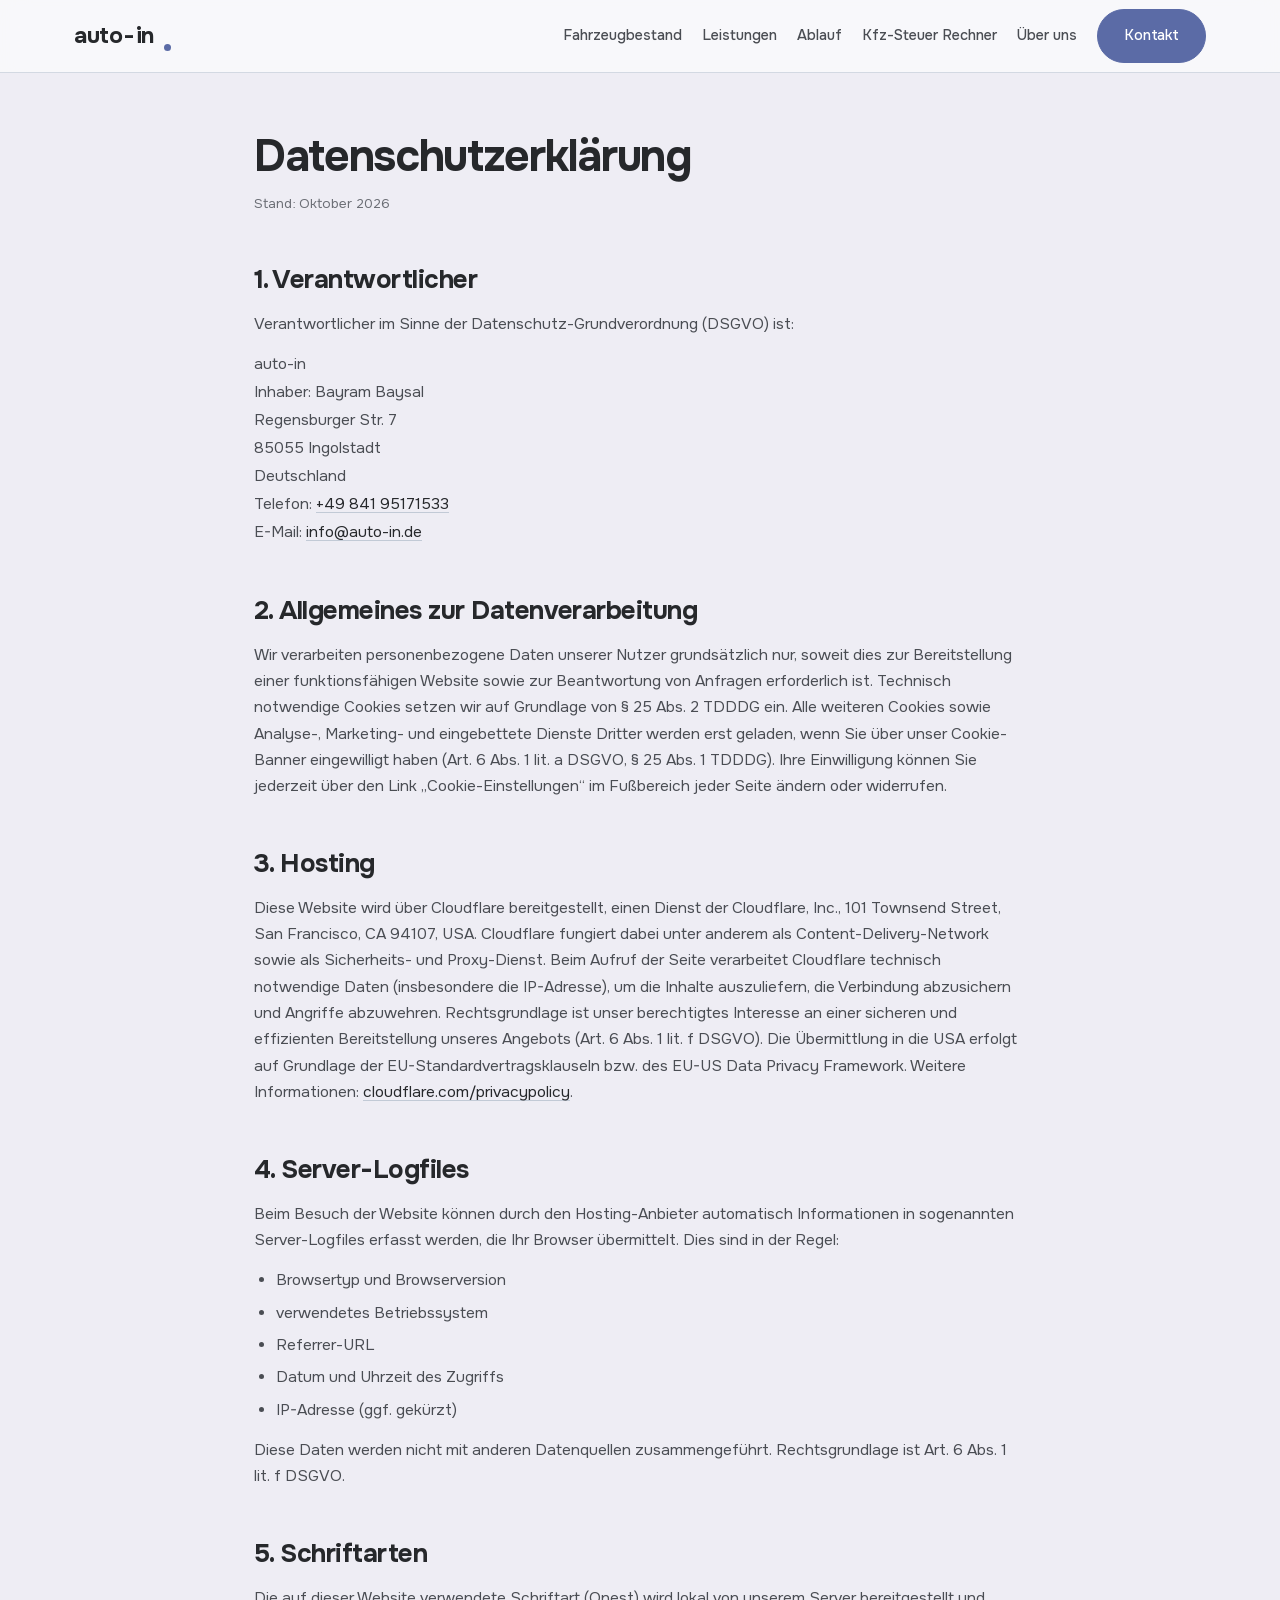
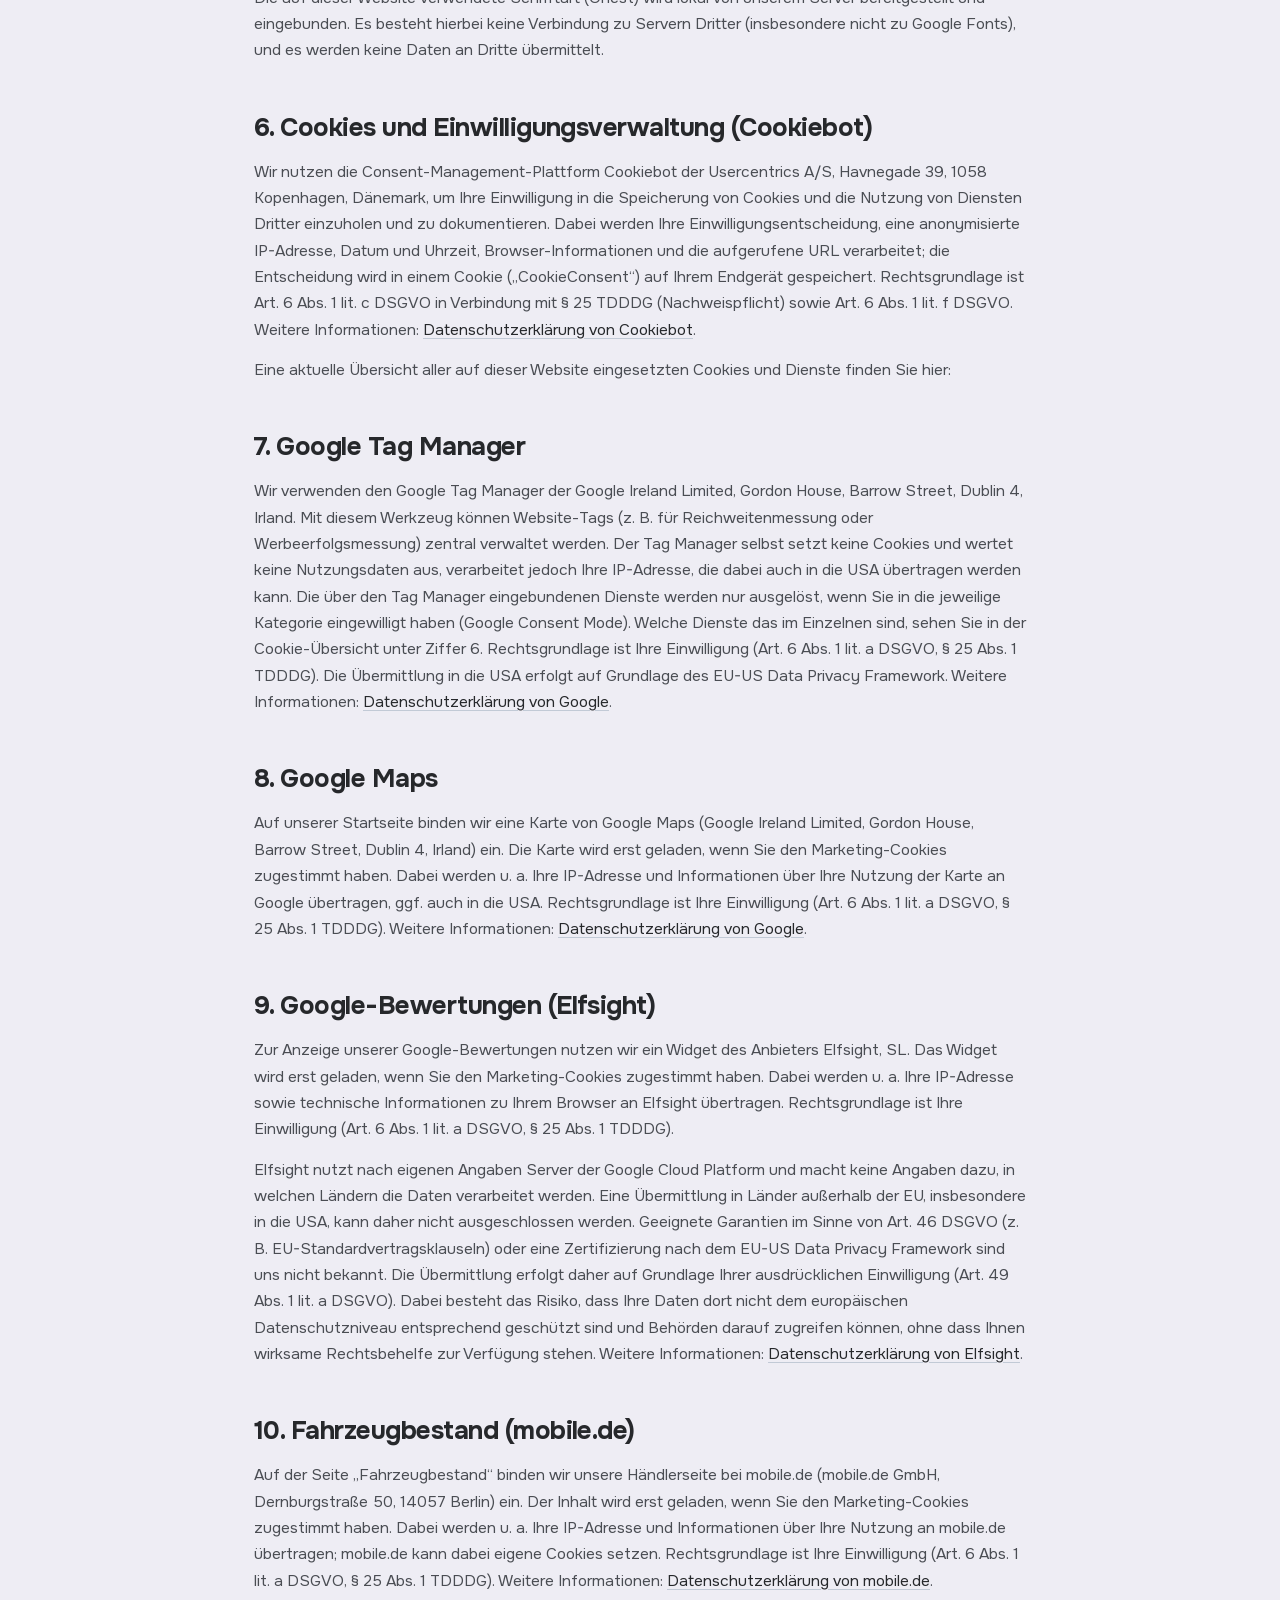
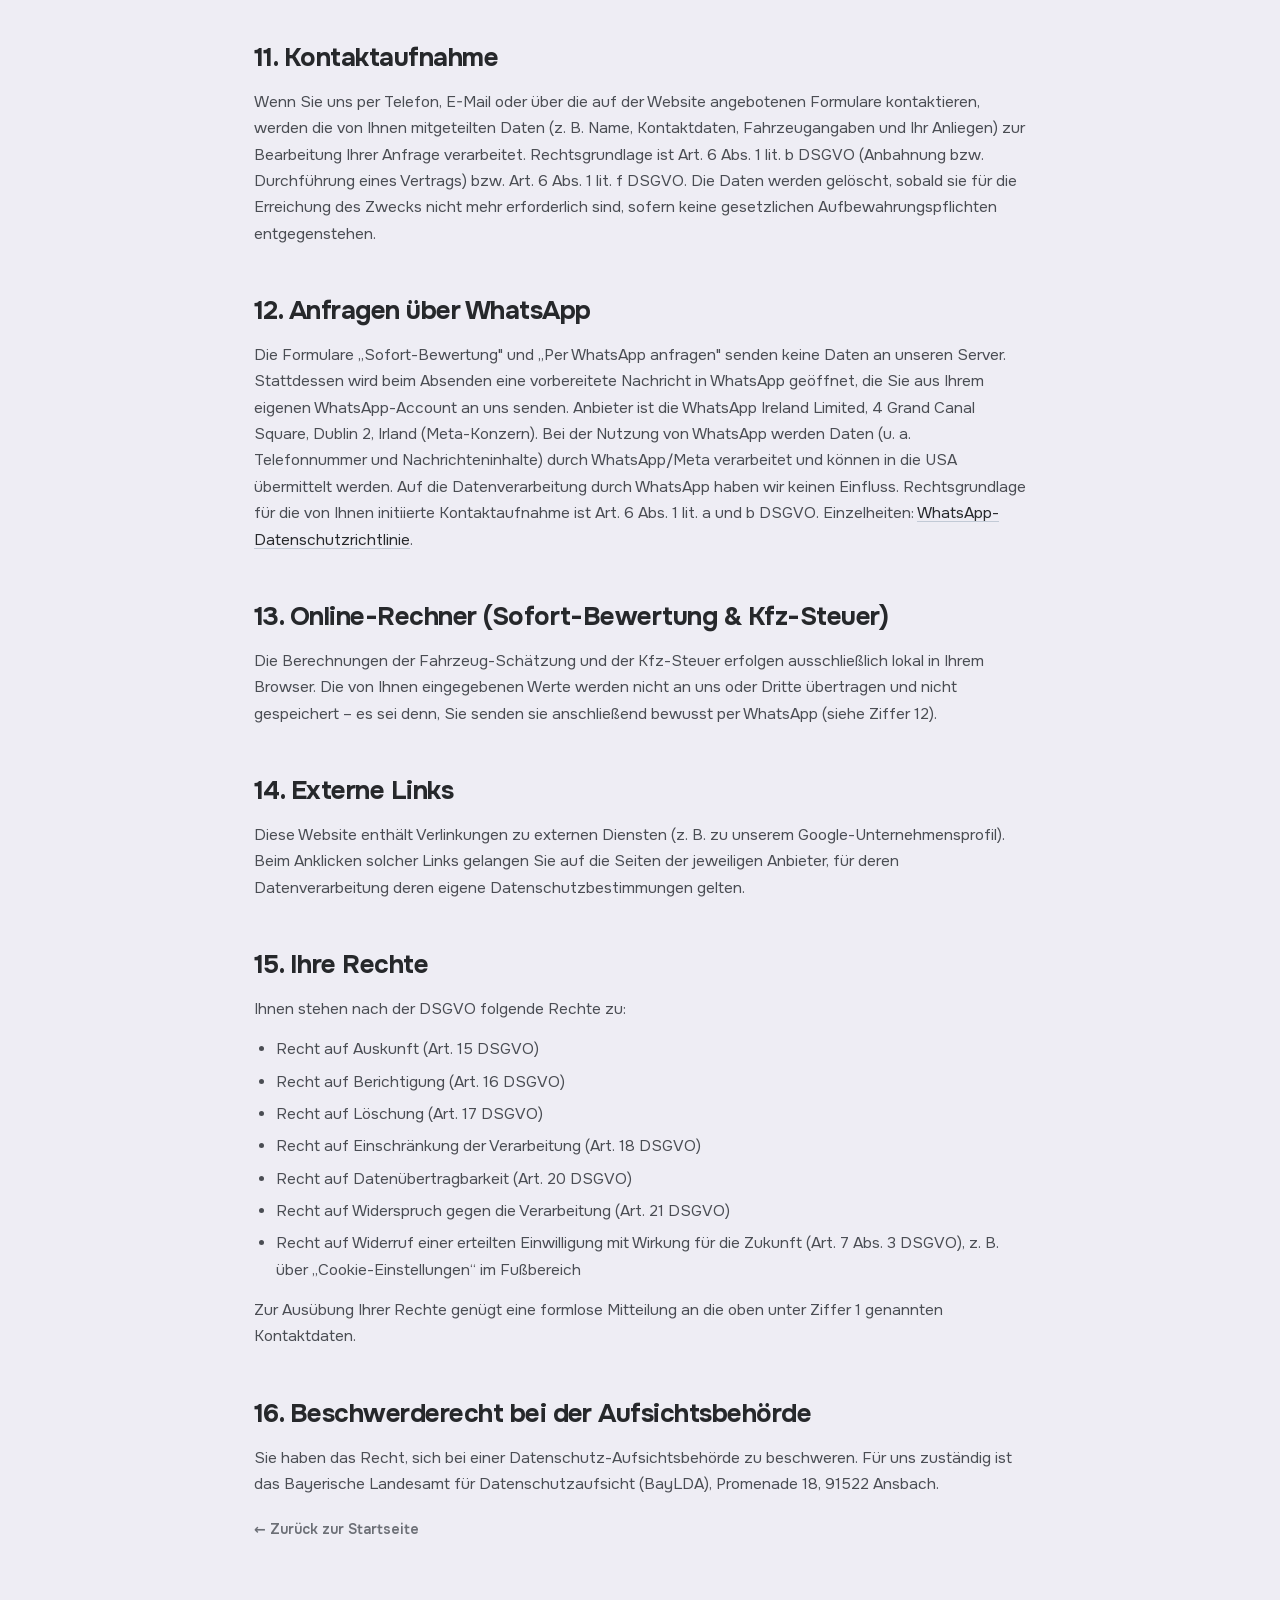
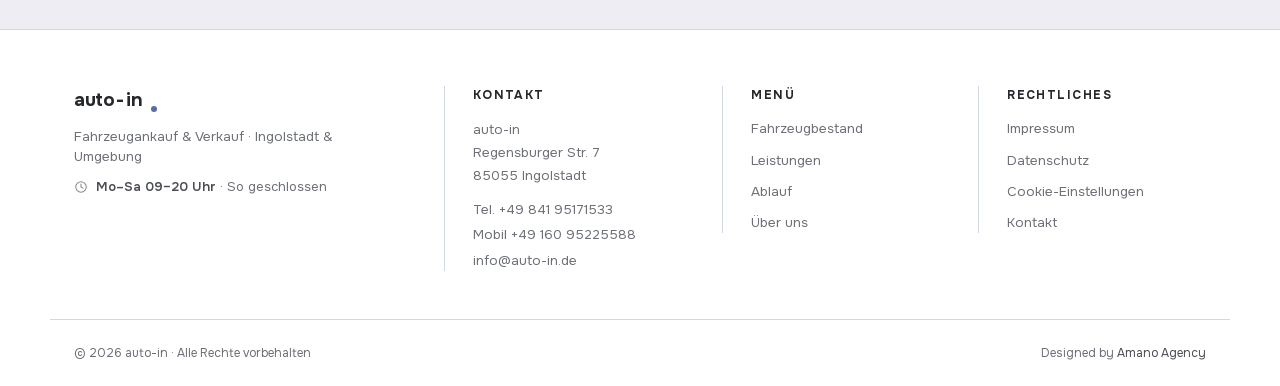
==== commit 508ee853: "Datenschutz: Anbieterangaben Cookiebot/mobile.de korrigiert, Drittlanduebermittlung Elfsight ergaenz" ====
--- a/datenschutz.html
+++ b/datenschutz.html
@@ -85,7 +85,7 @@
     <p>Die auf dieser Website verwendete Schriftart (Onest) wird lokal von unserem Server bereitgestellt und eingebunden. Es besteht hierbei keine Verbindung zu Servern Dritter (insbesondere nicht zu Google Fonts), und es werden keine Daten an Dritte übermittelt.</p>
 
     <h2>6. Cookies und Einwilligungsverwaltung (Cookiebot)</h2>
-    <p>Wir nutzen die Consent-Management-Plattform Cookiebot der Usercentrics A/S, Havneholmen 29, 1561 Kopenhagen, Dänemark, um Ihre Einwilligung in die Speicherung von Cookies und die Nutzung von Diensten Dritter einzuholen und zu dokumentieren. Dabei werden Ihre Einwilligungsentscheidung, eine anonymisierte IP-Adresse, Datum und Uhrzeit, Browser-Informationen und die aufgerufene URL verarbeitet; die Entscheidung wird in einem Cookie („CookieConsent“) auf Ihrem Endgerät gespeichert. Rechtsgrundlage ist Art. 6 Abs. 1 lit. c DSGVO in Verbindung mit § 25 TDDDG (Nachweispflicht) sowie Art. 6 Abs. 1 lit. f DSGVO. Weitere Informationen: <a href="https://www.cookiebot.com/de/privacy-policy/" target="_blank" rel="noopener">Datenschutzerklärung von Cookiebot</a>.</p>
+    <p>Wir nutzen die Consent-Management-Plattform Cookiebot der Usercentrics A/S, Havnegade 39, 1058 Kopenhagen, Dänemark, um Ihre Einwilligung in die Speicherung von Cookies und die Nutzung von Diensten Dritter einzuholen und zu dokumentieren. Dabei werden Ihre Einwilligungsentscheidung, eine anonymisierte IP-Adresse, Datum und Uhrzeit, Browser-Informationen und die aufgerufene URL verarbeitet; die Entscheidung wird in einem Cookie („CookieConsent“) auf Ihrem Endgerät gespeichert. Rechtsgrundlage ist Art. 6 Abs. 1 lit. c DSGVO in Verbindung mit § 25 TDDDG (Nachweispflicht) sowie Art. 6 Abs. 1 lit. f DSGVO. Weitere Informationen: <a href="https://www.cookiebot.com/de/privacy-policy/" target="_blank" rel="noopener">Datenschutzerklärung von Cookiebot</a>.</p>
     <p>Eine aktuelle Übersicht aller auf dieser Website eingesetzten Cookies und Dienste finden Sie hier:</p>
     <script id="CookieDeclaration" src="https://consent.cookiebot.com/3a8f2f6e-0bb7-48cb-b4e5-4815710e9fdd/cd.js" type="text/javascript" async></script>
 
@@ -96,10 +96,11 @@
     <p>Auf unserer Startseite binden wir eine Karte von Google Maps (Google Ireland Limited, Gordon House, Barrow Street, Dublin 4, Irland) ein. Die Karte wird erst geladen, wenn Sie den Marketing-Cookies zugestimmt haben. Dabei werden u. a. Ihre IP-Adresse und Informationen über Ihre Nutzung der Karte an Google übertragen, ggf. auch in die USA. Rechtsgrundlage ist Ihre Einwilligung (Art. 6 Abs. 1 lit. a DSGVO, § 25 Abs. 1 TDDDG). Weitere Informationen: <a href="https://policies.google.com/privacy?hl=de" target="_blank" rel="noopener">Datenschutzerklärung von Google</a>.</p>
 
     <h2>9. Google-Bewertungen (Elfsight)</h2>
-    <p>Zur Anzeige unserer Google-Bewertungen nutzen wir ein Widget des Anbieters Elfsight. Das Widget wird erst geladen, wenn Sie den Marketing-Cookies zugestimmt haben. Dabei werden u. a. Ihre IP-Adresse sowie technische Informationen zu Ihrem Browser an Elfsight übertragen, ggf. auch in Länder außerhalb der EU. Rechtsgrundlage ist Ihre Einwilligung (Art. 6 Abs. 1 lit. a DSGVO, § 25 Abs. 1 TDDDG). Weitere Informationen: <a href="https://elfsight.com/privacy-policy/" target="_blank" rel="noopener">Datenschutzerklärung von Elfsight</a>.</p>
+    <p>Zur Anzeige unserer Google-Bewertungen nutzen wir ein Widget des Anbieters Elfsight, SL. Das Widget wird erst geladen, wenn Sie den Marketing-Cookies zugestimmt haben. Dabei werden u. a. Ihre IP-Adresse sowie technische Informationen zu Ihrem Browser an Elfsight übertragen. Rechtsgrundlage ist Ihre Einwilligung (Art. 6 Abs. 1 lit. a DSGVO, § 25 Abs. 1 TDDDG).</p>
+    <p>Elfsight nutzt nach eigenen Angaben Server der Google Cloud Platform und macht keine Angaben dazu, in welchen Ländern die Daten verarbeitet werden. Eine Übermittlung in Länder außerhalb der EU, insbesondere in die USA, kann daher nicht ausgeschlossen werden. Geeignete Garantien im Sinne von Art. 46 DSGVO (z. B. EU-Standardvertragsklauseln) oder eine Zertifizierung nach dem EU-US Data Privacy Framework sind uns nicht bekannt. Die Übermittlung erfolgt daher auf Grundlage Ihrer ausdrücklichen Einwilligung (Art. 49 Abs. 1 lit. a DSGVO). Dabei besteht das Risiko, dass Ihre Daten dort nicht dem europäischen Datenschutzniveau entsprechend geschützt sind und Behörden darauf zugreifen können, ohne dass Ihnen wirksame Rechtsbehelfe zur Verfügung stehen. Weitere Informationen: <a href="https://elfsight.com/privacy-policy/" target="_blank" rel="noopener">Datenschutzerklärung von Elfsight</a>.</p>
 
     <h2>10. Fahrzeugbestand (mobile.de)</h2>
-    <p>Auf der Seite „Fahrzeugbestand“ binden wir unsere Händlerseite bei mobile.de (mobile.de GmbH) ein. Der Inhalt wird erst geladen, wenn Sie den Marketing-Cookies zugestimmt haben. Dabei werden u. a. Ihre IP-Adresse und Informationen über Ihre Nutzung an mobile.de übertragen; mobile.de kann dabei eigene Cookies setzen. Rechtsgrundlage ist Ihre Einwilligung (Art. 6 Abs. 1 lit. a DSGVO, § 25 Abs. 1 TDDDG). Weitere Informationen finden Sie in der Datenschutzerklärung von mobile.de.</p>
+    <p>Auf der Seite „Fahrzeugbestand“ binden wir unsere Händlerseite bei mobile.de (mobile.de GmbH, Dernburgstraße 50, 14057 Berlin) ein. Der Inhalt wird erst geladen, wenn Sie den Marketing-Cookies zugestimmt haben. Dabei werden u. a. Ihre IP-Adresse und Informationen über Ihre Nutzung an mobile.de übertragen; mobile.de kann dabei eigene Cookies setzen. Rechtsgrundlage ist Ihre Einwilligung (Art. 6 Abs. 1 lit. a DSGVO, § 25 Abs. 1 TDDDG). Weitere Informationen: <a href="https://www.mobile.de/service/privacyPolicy" target="_blank" rel="noopener">Datenschutzerklärung von mobile.de</a>.</p>
 
     <h2>11. Kontaktaufnahme</h2>
     <p>Wenn Sie uns per Telefon, E-Mail oder über die auf der Website angebotenen Formulare kontaktieren, werden die von Ihnen mitgeteilten Daten (z. B. Name, Kontaktdaten, Fahrzeugangaben und Ihr Anliegen) zur Bearbeitung Ihrer Anfrage verarbeitet. Rechtsgrundlage ist Art. 6 Abs. 1 lit. b DSGVO (Anbahnung bzw. Durchführung eines Vertrags) bzw. Art. 6 Abs. 1 lit. f DSGVO. Die Daten werden gelöscht, sobald sie für die Erreichung des Zwecks nicht mehr erforderlich sind, sofern keine gesetzlichen Aufbewahrungspflichten entgegenstehen.</p>
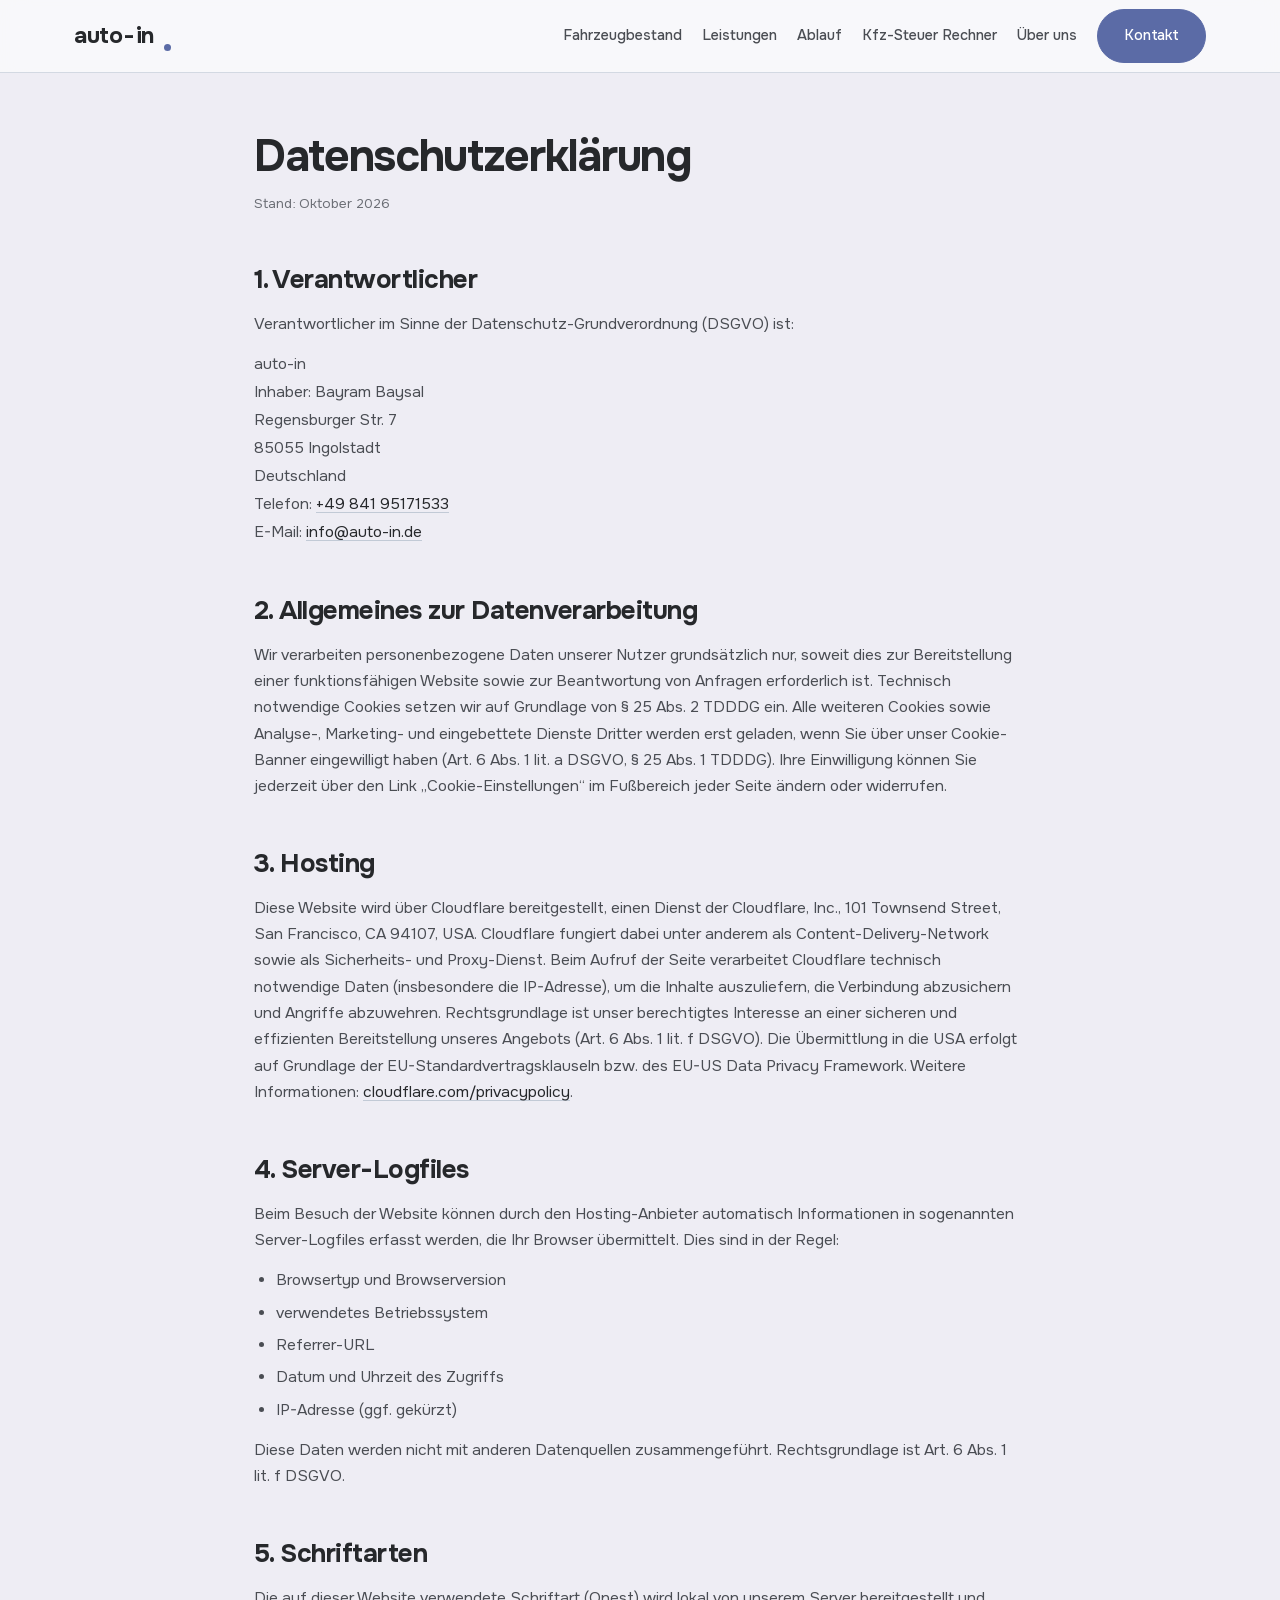
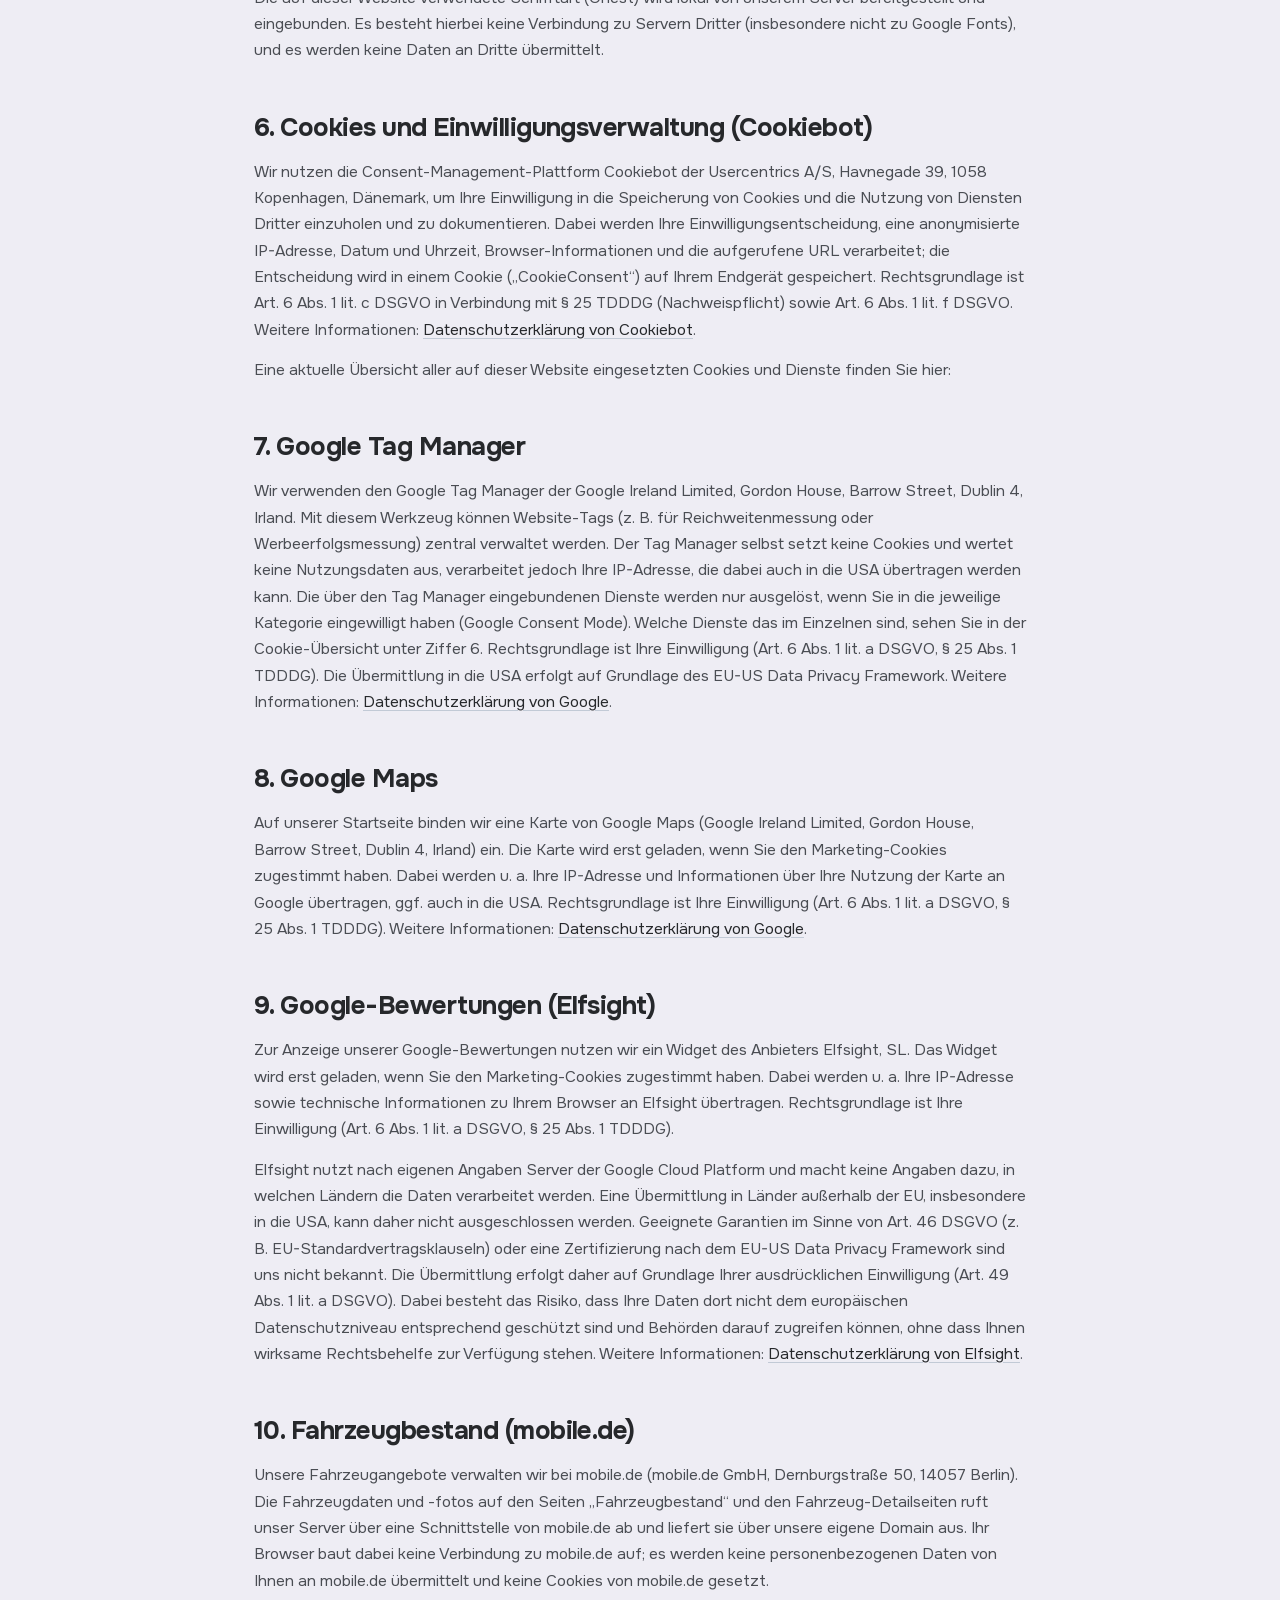
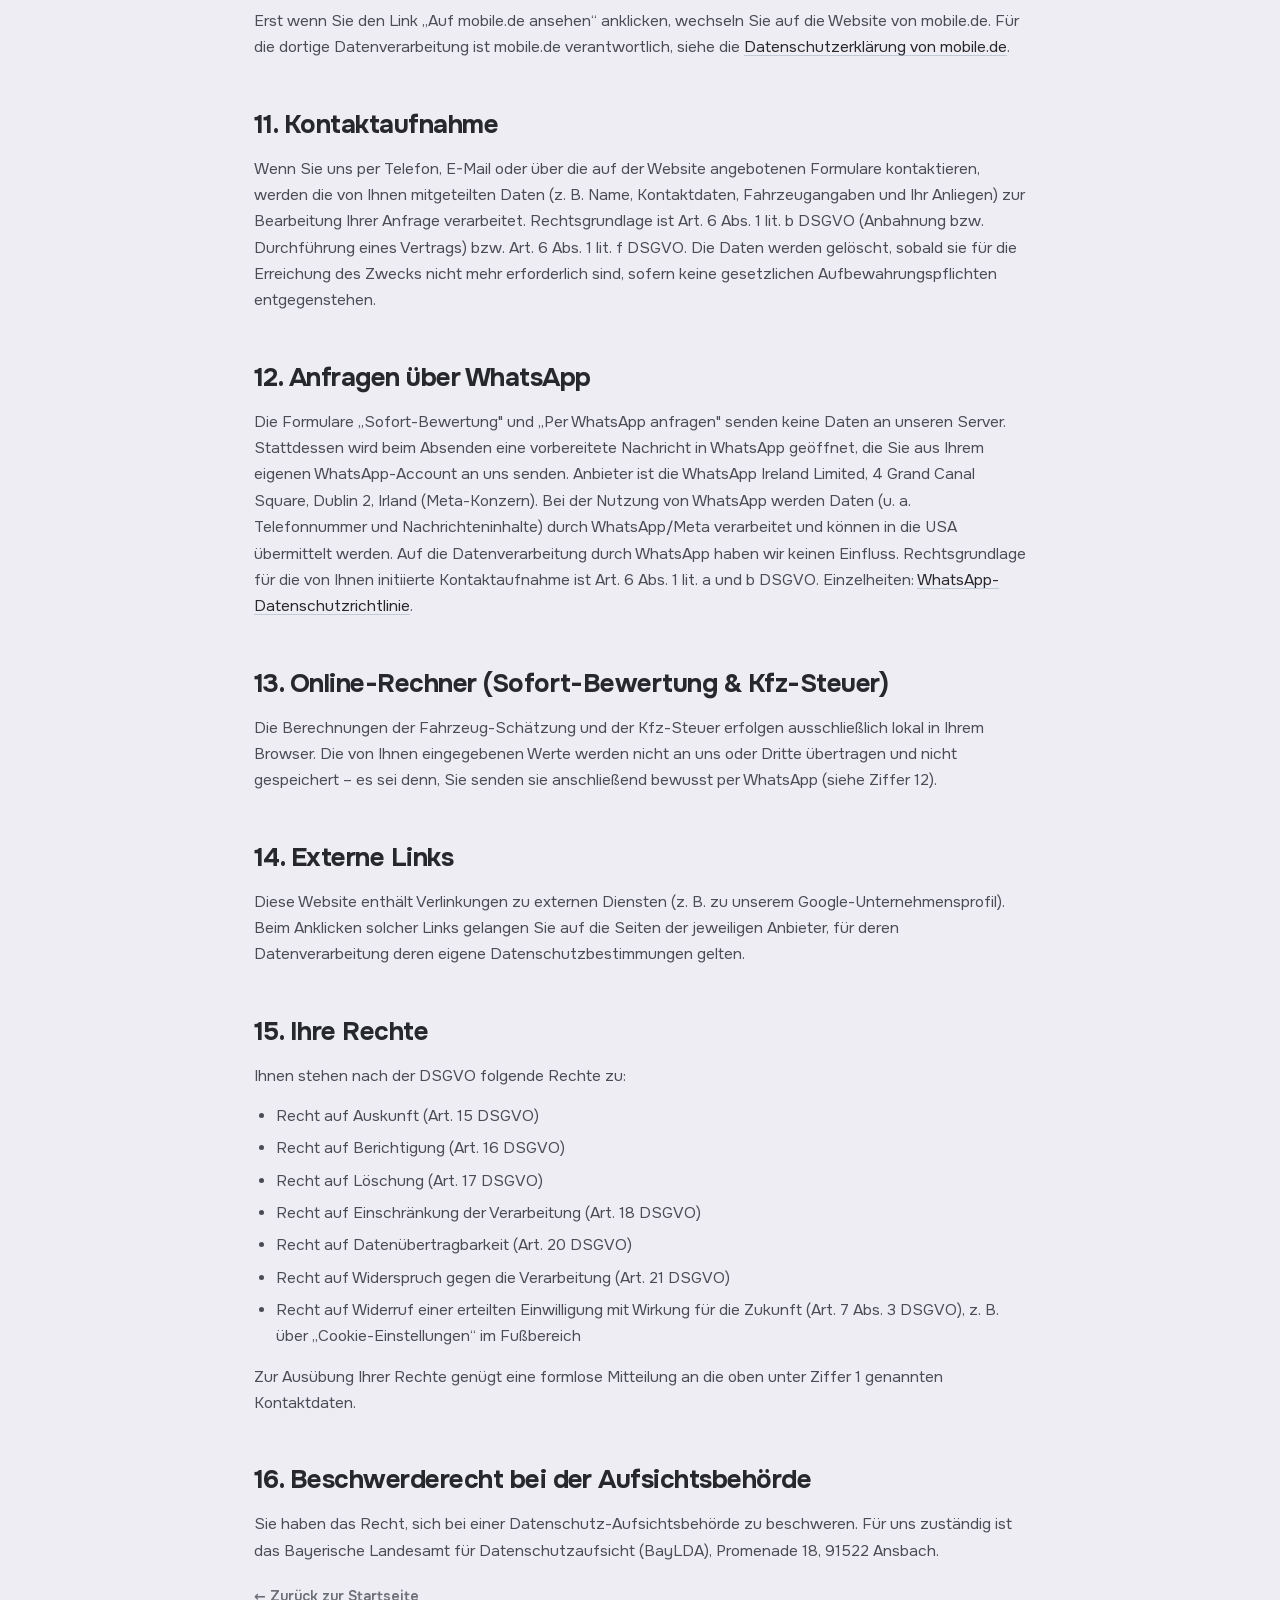
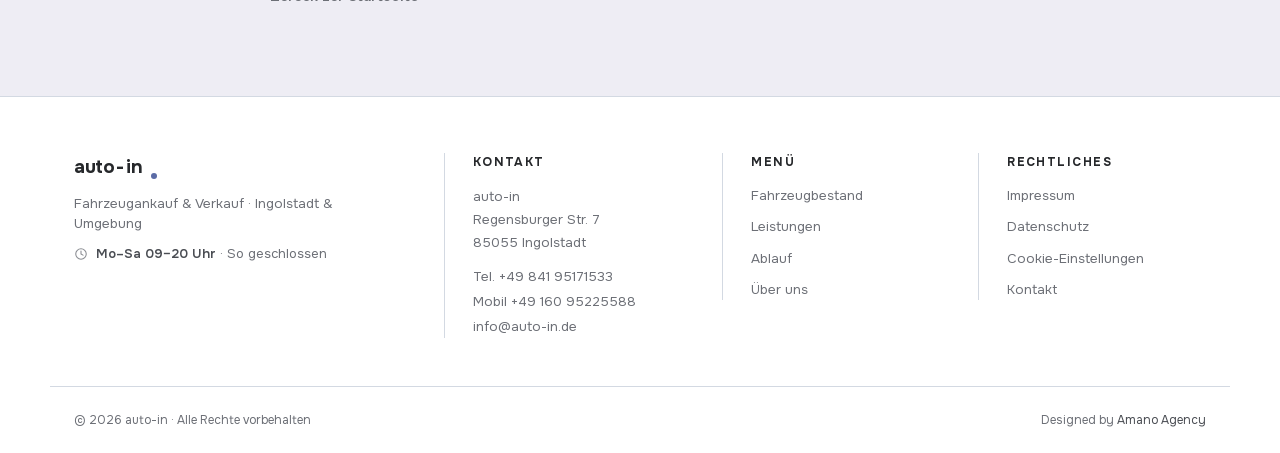
==== commit bf459057: "Fahrzeugbestand: mobile.de-iFrame durch Search-API-Integration ersetzt - Cloudflare Worker (worker/i" ====
--- a/datenschutz.html
+++ b/datenschutz.html
@@ -100,7 +100,8 @@
     <p>Elfsight nutzt nach eigenen Angaben Server der Google Cloud Platform und macht keine Angaben dazu, in welchen Ländern die Daten verarbeitet werden. Eine Übermittlung in Länder außerhalb der EU, insbesondere in die USA, kann daher nicht ausgeschlossen werden. Geeignete Garantien im Sinne von Art. 46 DSGVO (z. B. EU-Standardvertragsklauseln) oder eine Zertifizierung nach dem EU-US Data Privacy Framework sind uns nicht bekannt. Die Übermittlung erfolgt daher auf Grundlage Ihrer ausdrücklichen Einwilligung (Art. 49 Abs. 1 lit. a DSGVO). Dabei besteht das Risiko, dass Ihre Daten dort nicht dem europäischen Datenschutzniveau entsprechend geschützt sind und Behörden darauf zugreifen können, ohne dass Ihnen wirksame Rechtsbehelfe zur Verfügung stehen. Weitere Informationen: <a href="https://elfsight.com/privacy-policy/" target="_blank" rel="noopener">Datenschutzerklärung von Elfsight</a>.</p>
 
     <h2>10. Fahrzeugbestand (mobile.de)</h2>
-    <p>Auf der Seite „Fahrzeugbestand“ binden wir unsere Händlerseite bei mobile.de (mobile.de GmbH, Dernburgstraße 50, 14057 Berlin) ein. Der Inhalt wird erst geladen, wenn Sie den Marketing-Cookies zugestimmt haben. Dabei werden u. a. Ihre IP-Adresse und Informationen über Ihre Nutzung an mobile.de übertragen; mobile.de kann dabei eigene Cookies setzen. Rechtsgrundlage ist Ihre Einwilligung (Art. 6 Abs. 1 lit. a DSGVO, § 25 Abs. 1 TDDDG). Weitere Informationen: <a href="https://www.mobile.de/service/privacyPolicy" target="_blank" rel="noopener">Datenschutzerklärung von mobile.de</a>.</p>
+    <p>Unsere Fahrzeugangebote verwalten wir bei mobile.de (mobile.de GmbH, Dernburgstraße 50, 14057 Berlin). Die Fahrzeugdaten und -fotos auf den Seiten „Fahrzeugbestand“ und den Fahrzeug-Detailseiten ruft unser Server über eine Schnittstelle von mobile.de ab und liefert sie über unsere eigene Domain aus. Ihr Browser baut dabei keine Verbindung zu mobile.de auf; es werden keine personenbezogenen Daten von Ihnen an mobile.de übermittelt und keine Cookies von mobile.de gesetzt.</p>
+    <p>Erst wenn Sie den Link „Auf mobile.de ansehen“ anklicken, wechseln Sie auf die Website von mobile.de. Für die dortige Datenverarbeitung ist mobile.de verantwortlich, siehe die <a href="https://www.mobile.de/service/privacyPolicy" target="_blank" rel="noopener">Datenschutzerklärung von mobile.de</a>.</p>
 
     <h2>11. Kontaktaufnahme</h2>
     <p>Wenn Sie uns per Telefon, E-Mail oder über die auf der Website angebotenen Formulare kontaktieren, werden die von Ihnen mitgeteilten Daten (z. B. Name, Kontaktdaten, Fahrzeugangaben und Ihr Anliegen) zur Bearbeitung Ihrer Anfrage verarbeitet. Rechtsgrundlage ist Art. 6 Abs. 1 lit. b DSGVO (Anbahnung bzw. Durchführung eines Vertrags) bzw. Art. 6 Abs. 1 lit. f DSGVO. Die Daten werden gelöscht, sobald sie für die Erreichung des Zwecks nicht mehr erforderlich sind, sofern keine gesetzlichen Aufbewahrungspflichten entgegenstehen.</p>
--- a/css/styles.css
+++ b/css/styles.css
@@ -555,12 +555,82 @@
   .consent-ph p{max-width:46ch;font-size:15px;line-height:1.6}
   .consent-ph-btn{font-size:14.5px;padding:12px 20px}
   .consent-ph-map{min-height:clamp(300px,42vw,460px);border:none;border-radius:0}
-  .consent-ph-fzb{min-height:420px;border:none;border-radius:0}
-
-  /* ---------- Fahrzeugbestand (mobile.de iFrame) ---------- */
-  .fzb-wrap{max-width:1180px}
-  .fzb-frame-shell{max-width:1000px;margin:26px auto 0;border-radius:var(--r-lg);overflow:hidden;background:var(--white);border:1px solid var(--line);box-shadow:0 22px 46px -30px rgba(11,11,12,.4)}
-  .fzb-frame{display:block;width:100%;height:clamp(680px,88vh,1240px);border:0}
+
+  /* ---------- Fahrzeugbestand (eigene Darstellung, Daten via /api) ---------- */
+  .legal-wrap.fzb-wrap{max-width:var(--maxw)}
+  .fzb-toolbar{display:flex;flex-wrap:wrap;align-items:center;justify-content:space-between;gap:14px;margin-top:30px}
+  .fzb-toolbar[hidden],.car-grid[hidden],.fzb-state[hidden]{display:none}
+  .fzb-count{font-family:var(--font-display);font-weight:600;font-size:15px;color:var(--steel)}
+  .fzb-controls{display:flex;flex-wrap:wrap;gap:10px}
+  .fzb-controls .select-wrap{min-width:190px}
+  .fzb-controls select{padding:12px 40px 12px 14px;font-size:15px}
+  .car-grid{display:grid;grid-template-columns:1fr;gap:18px;margin-top:20px}
+  @media (min-width:640px){.car-grid{grid-template-columns:repeat(2,minmax(0,1fr))}}
+  @media (min-width:1000px){.car-grid{grid-template-columns:repeat(3,minmax(0,1fr));gap:22px}}
+  .car-card{display:flex;flex-direction:column;background:var(--white);border:1px solid var(--line);border-radius:var(--r-lg);overflow:hidden;
+    box-shadow:0 18px 40px -30px rgba(11,11,12,.35);transition:transform .3s var(--ease), box-shadow .3s var(--ease)}
+  .car-card:hover{transform:translateY(-3px);box-shadow:0 26px 50px -28px rgba(11,11,12,.45)}
+  .car-skel:hover{transform:none}
+  .car-media{display:block;aspect-ratio:4/3;background:var(--fog);overflow:hidden}
+  .car-media img{width:100%;height:100%;object-fit:cover}
+  .car-noimg{width:100%;height:100%;aspect-ratio:4/3;display:grid;place-items:center;background:var(--fog);color:var(--slate);font-family:var(--font-display);font-weight:600;font-size:14px}
+  .car-body{display:flex;flex-direction:column;gap:10px;flex:1;padding:18px 18px 20px}
+  .legal .car-title{margin:0;font-size:18px;line-height:1.3;letter-spacing:-.01em}
+  .legal .car-title a{color:var(--ink);text-decoration:none}
+  .car-price{font-family:var(--font-display);font-weight:700;font-size:22px;letter-spacing:-.02em;color:var(--ink)}
+  .legal .car-specs{list-style:none;margin:0;display:flex;flex-wrap:wrap;gap:6px;font-size:13.5px;line-height:1.3}
+  .legal .car-specs li{margin:0;padding:5px 10px;border-radius:999px;background:var(--paper);color:var(--steel)}
+  .car-actions{margin-top:auto;padding-top:6px;display:flex;flex-direction:column;gap:6px}
+  .legal .car-actions .btn{width:100%;padding:14px 20px;font-size:15px;color:var(--accent-ink);text-decoration:none}
+  .legal .car-ext{align-self:center;padding:8px 4px;font-size:14px;font-weight:500;color:var(--accent);text-decoration:none}
+  .legal .car-ext:hover{text-decoration:underline}
+  /* Ladezustand */
+  .car-skel .car-media,.car-skel .car-body span{background:linear-gradient(90deg,var(--fog) 25%,#f7f6fb 50%,var(--fog) 75%);background-size:200% 100%;animation:car-skel 1.2s linear infinite}
+  .car-skel .car-body span{display:block;height:14px;width:90%;border-radius:7px}
+  .car-skel .car-body span:nth-child(1){width:70%;height:18px}
+  .car-skel .car-body span:nth-child(2){width:40%;height:22px}
+  @keyframes car-skel{to{background-position:-200% 0}}
+  @media (prefers-reduced-motion:reduce){.car-skel .car-media,.car-skel .car-body span{animation:none}}
+  /* Leer-/Fehlerzustand */
+  .fzb-state{margin-top:30px;padding:44px 24px;display:flex;flex-direction:column;align-items:center;text-align:center;
+    background:var(--white);border:1px solid var(--line);border-radius:var(--r-lg)}
+  .legal .fzb-state h2{margin:0 0 10px}
+  .legal .fzb-state p{max-width:48ch;margin-bottom:20px}
+  .legal .fzb-state .btn{color:var(--accent-ink);text-decoration:none}
+  .legal .fzb-state .btn-ghost{color:var(--ink)}
+
+  /* ---------- Fahrzeug-Detailseite ---------- */
+  .legal .fzd-back{margin:0 0 22px}
+  .fzd-layout{display:grid;gap:26px}
+  @media (min-width:900px){.fzd-layout{grid-template-columns:minmax(0,1.35fr) minmax(0,1fr);gap:36px;align-items:start}}
+  .fzd-layout.car-skel .car-media{border-radius:var(--r-lg)}
+  .gal{position:relative;border-radius:var(--r-lg);overflow:hidden;background:var(--fog)}
+  .gal-track{display:flex;overflow-x:auto;scroll-snap-type:x mandatory;overscroll-behavior-x:contain;scrollbar-width:none}
+  .gal-track::-webkit-scrollbar{display:none}
+  .gal-track:focus-visible{outline:3px solid var(--accent);outline-offset:-3px}
+  .gal-track img,.gal-track .car-noimg{flex:0 0 100%;width:100%;aspect-ratio:4/3;object-fit:cover;scroll-snap-align:start}
+  .gal-btn{position:absolute;top:50%;transform:translateY(-50%);width:44px;height:44px;border:none;border-radius:50%;
+    display:grid;place-items:center;background:rgba(255,255,255,.92);color:var(--ink);font-size:26px;line-height:1;cursor:pointer;
+    box-shadow:0 6px 18px -8px rgba(0,0,0,.45)}
+  .gal-prev{left:12px}
+  .gal-next{right:12px}
+  @media (hover:none){.gal-btn{display:none}}
+  .gal-count{position:absolute;right:12px;bottom:12px;padding:4px 10px;border-radius:999px;background:rgba(11,11,12,.7);color:#fff;
+    font-family:var(--font-display);font-weight:600;font-size:12.5px}
+  .legal .fzd-info .eyebrow{margin-bottom:14px}
+  .legal .fzd-info h1{font-size:clamp(26px,3.4vw,36px);line-height:1.15}
+  .fzd-price{margin-top:14px;display:flex;align-items:baseline;flex-wrap:wrap;gap:10px;font-size:30px}
+  .fzd-price small{font-size:13px;font-weight:500;letter-spacing:0;color:var(--slate)}
+  .fzd-specs,.fzd-env dl{display:grid;grid-template-columns:repeat(2,minmax(0,1fr));gap:8px;margin:20px 0 22px}
+  .fzd-specs div{background:var(--white);border:1px solid var(--line);border-radius:var(--r-sm);padding:10px 13px}
+  .fzd-env dl div{background:var(--paper);border-radius:var(--r-sm);padding:10px 13px}
+  .fzd-specs dt,.fzd-env dt{font-size:12px;color:var(--slate)}
+  .fzd-specs dd,.fzd-env dd{font-family:var(--font-display);font-weight:600;font-size:15px;color:var(--ink)}
+  .fzd-info .car-actions{max-width:440px}
+  .fzd-env,.fzd-desc{margin-top:32px;padding:22px 20px;background:var(--white);border:1px solid var(--line);border-radius:var(--r-lg)}
+  .legal .fzd-env h2,.legal .fzd-desc h2{margin:0 0 12px;font-size:20px}
+  .fzd-env dl{margin:0}
+  .legal .fzd-desc p{margin:0;white-space:pre-line}
   .fzb-hint{margin-top:16px;font-size:13.5px;color:var(--slate)}
   .fzb-hint a{color:var(--accent);font-weight:500}
   .map-overlay{
